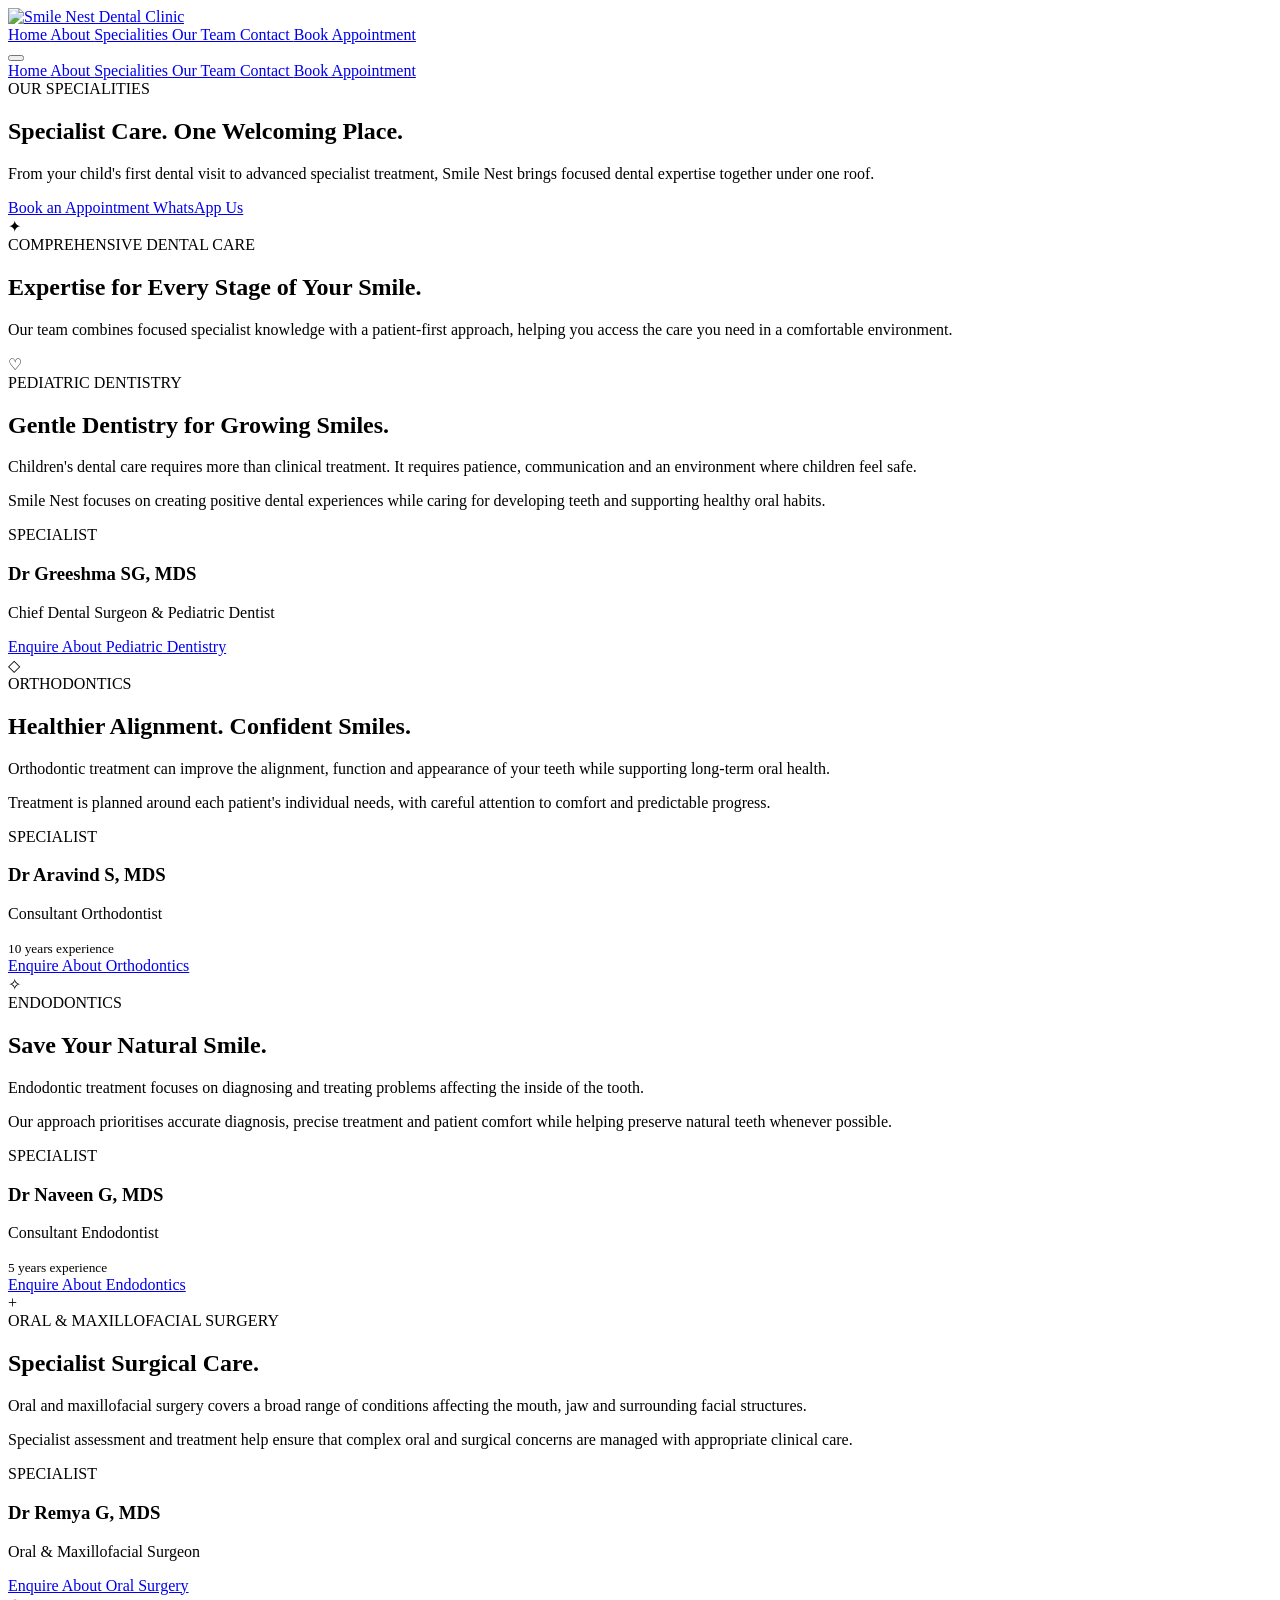
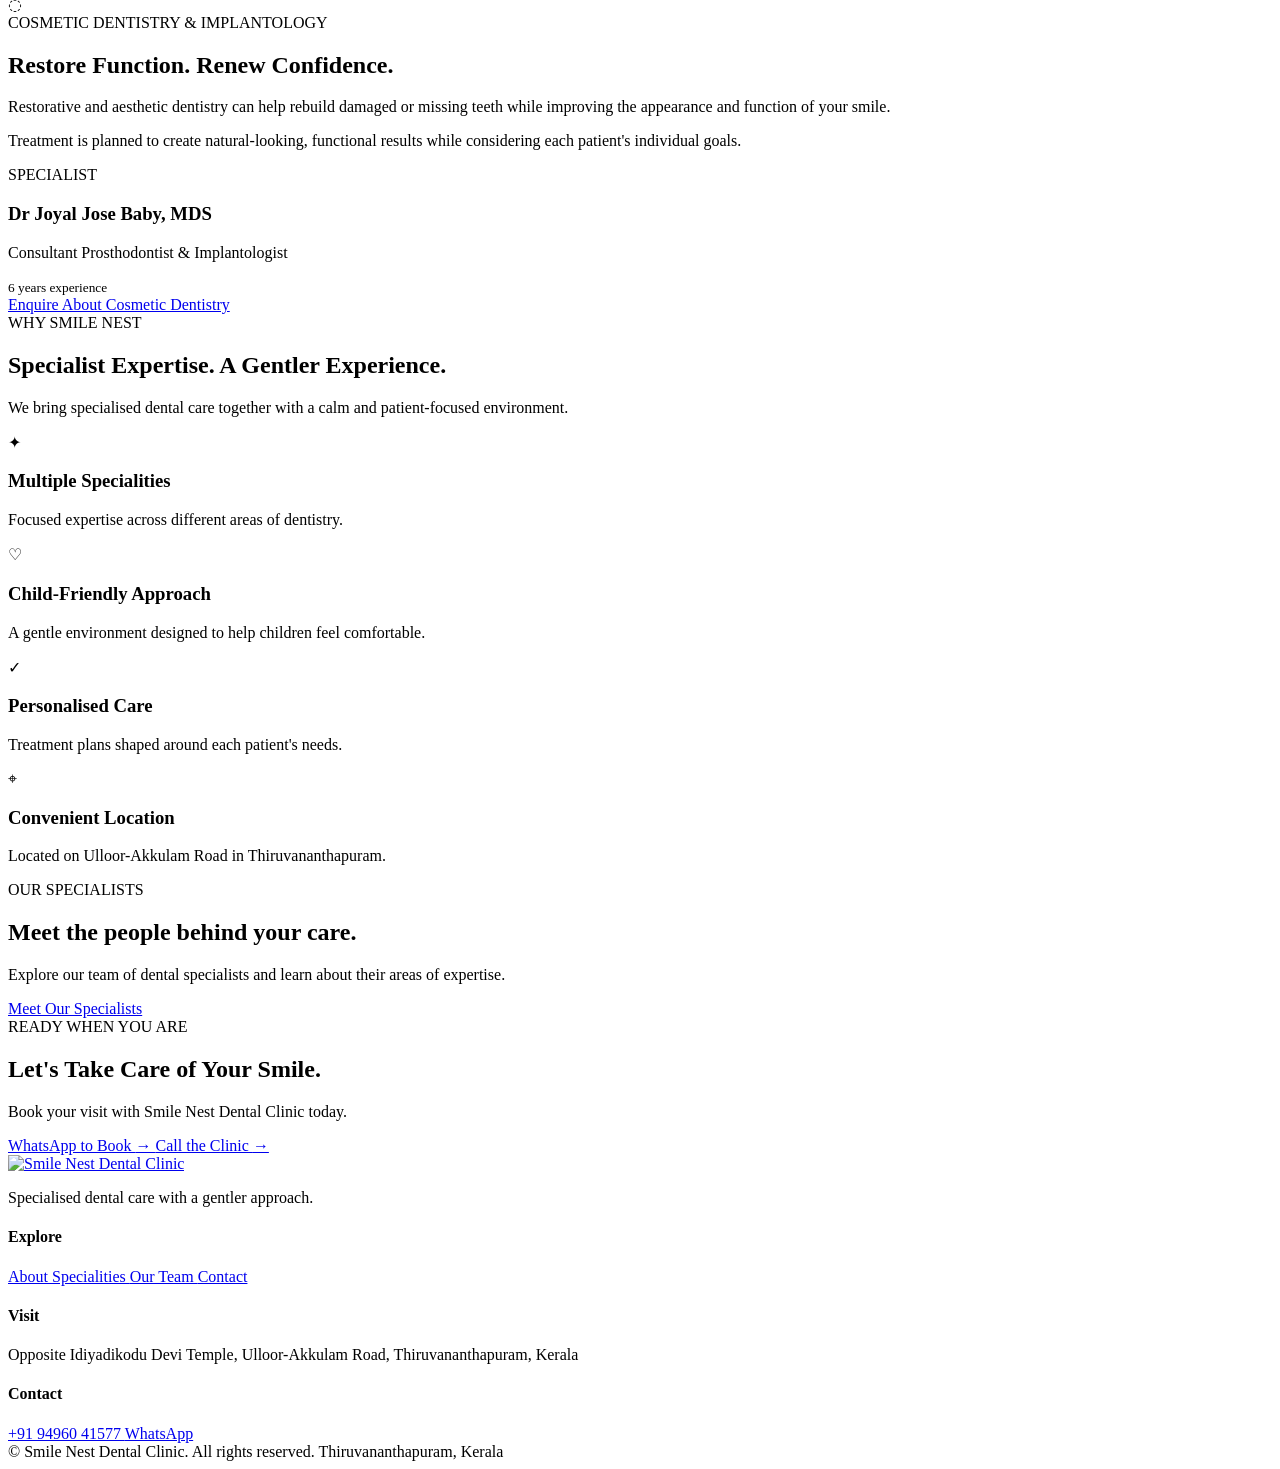
==== specialities.html @ 3fb232bc "Create specialities.html" ====
<!DOCTYPE html>
<html lang="en">
<head>

    <meta charset="UTF-8">

    <meta
        name="viewport"
        content="width=device-width, initial-scale=1.0"
    >

    <meta
        name="description"
        content="Explore the dental specialities at Smile Nest Dental Clinic, Thiruvananthapuram — pediatric dentistry, orthodontics, endodontics, oral and maxillofacial surgery, cosmetic dentistry and implantology."
    >

    <meta
        name="keywords"
        content="dental specialities Thiruvananthapuram, pediatric dentistry Kerala, orthodontics Thiruvananthapuram, endodontics Kerala, oral maxillofacial surgeon Thiruvananthapuram, implantologist Kerala"
    >

    <meta
        name="author"
        content="Smile Nest Dental Clinic"
    >

    <meta
        property="og:title"
        content="Our Specialities | Smile Nest Dental Clinic"
    >

    <meta
        property="og:description"
        content="Specialist dental care for children, families and every smile."
    >

    <meta
        property="og:type"
        content="website"
    >

    <title>
        Dental Specialities | Smile Nest Dental Clinic
    </title>


    <!-- =====================================================
         GOOGLE FONTS
         ===================================================== -->

    <link
        rel="preconnect"
        href="https://fonts.googleapis.com"
    >

    <link
        rel="preconnect"
        href="https://fonts.gstatic.com"
        crossorigin
    >

    <link
        href="https://fonts.googleapis.com/css2?family=DM+Sans:wght@400;500;600;700&family=Playfair+Display:wght@500;600;700&display=swap"
        rel="stylesheet"
    >


    <!-- =====================================================
         STYLES
         ===================================================== -->

    <link
        rel="stylesheet"
        href="css/style.css"
    >

    <link
        rel="stylesheet"
        href="css/animations.css"
    >


    <!-- =====================================================
         FAVICON
         ===================================================== -->

    <link
        rel="icon"
        type="image/svg+xml"
        href="assets/icons/smile-nest-logo.svg"
    >

</head>


<body>


    <!-- =====================================================
         HEADER
         ===================================================== -->

    <header class="site-header">

        <div class="container nav-container">


            <!-- LOGO -->

            <a
                href="index.html"
                class="logo"
                aria-label="Smile Nest Dental Clinic Home"
            >

                <img
                    src="assets/icons/smile-nest-logo.svg"
                    alt="Smile Nest Dental Clinic"
                >

            </a>


            <!-- DESKTOP NAVIGATION -->

            <nav
                class="desktop-nav"
                aria-label="Primary navigation"
            >

                <a href="index.html">
                    Home
                </a>

                <a href="index.html#about">
                    About
                </a>

                <a
                    href="specialities.html"
                    class="active"
                >
                    Specialities
                </a>

                <a href="index.html#team">
                    Our Team
                </a>

                <a href="index.html#contact">
                    Contact
                </a>

                <a
                    href="#appointment"
                    class="nav-button"
                >
                    Book Appointment
                </a>

            </nav>


            <!-- MOBILE MENU -->

            <button
                class="mobile-menu-button"
                id="mobileMenuButton"
                type="button"
                aria-label="Open navigation menu"
                aria-expanded="false"
                aria-controls="mobileNavigation"
            >

                <span></span>
                <span></span>
                <span></span>

            </button>

        </div>


        <!-- MOBILE NAVIGATION -->

        <nav
            class="mobile-navigation"
            id="mobileNavigation"
            aria-label="Mobile navigation"
        >

            <a href="index.html">
                Home
            </a>

            <a href="index.html#about">
                About
            </a>

            <a href="specialities.html">
                Specialities
            </a>

            <a href="index.html#team">
                Our Team
            </a>

            <a href="index.html#contact">
                Contact
            </a>

            <a
                href="#appointment"
                class="mobile-nav-button"
            >
                Book Appointment
            </a>

        </nav>

    </header>



    <main>


        <!-- =====================================================
             PAGE HERO
             ===================================================== -->

        <section class="page-hero">

            <div class="container page-hero-container">


                <div class="page-hero-content reveal">

                    <span class="eyebrow">
                        OUR SPECIALITIES
                    </span>


                    <h1>
                        Specialist Care.
                        <span>
                            One Welcoming Place.
                        </span>
                    </h1>


                    <p>
                        From your child's first dental visit to
                        advanced specialist treatment, Smile Nest
                        brings focused dental expertise together
                        under one roof.
                    </p>


                    <div class="hero-actions">

                        <a
                            href="#appointment"
                            class="btn btn-primary"
                        >
                            Book an Appointment
                        </a>


                        <a
                            href="https://wa.me/919496041577"
                            class="btn btn-whatsapp"
                            data-appointment="whatsapp"
                        >
                            WhatsApp Us
                        </a>

                    </div>

                </div>


                <div class="page-hero-decoration reveal-scale">

                    <div class="page-hero-circle">

                        <div class="page-hero-tooth">
                            ✦
                        </div>

                    </div>

                </div>

            </div>

        </section>



        <!-- =====================================================
             SPECIALITY INTRO
             ===================================================== -->

        <section class="section speciality-intro">

            <div class="container">


                <div class="section-heading centered reveal">

                    <span class="eyebrow">
                        COMPREHENSIVE DENTAL CARE
                    </span>


                    <h2>
                        Expertise for
                        <span>
                            Every Stage of Your Smile.
                        </span>
                    </h2>


                    <p>
                        Our team combines focused specialist
                        knowledge with a patient-first approach,
                        helping you access the care you need in
                        a comfortable environment.
                    </p>

                </div>

            </div>

        </section>



        <!-- =====================================================
             PEDIATRIC DENTISTRY
             ===================================================== -->

        <section
            class="speciality-detail-section section"
            id="pediatric"
        >

            <div class="container">


                <div class="speciality-detail-grid">


                    <div class="speciality-detail-visual reveal-left">

                        <div class="speciality-large-icon">
                            ♡
                        </div>

                    </div>


                    <div class="speciality-detail-content reveal-right">

                        <span class="eyebrow">
                            PEDIATRIC DENTISTRY
                        </span>


                        <h2>
                            Gentle Dentistry
                            <span>
                                for Growing Smiles.
                            </span>
                        </h2>


                        <p>
                            Children's dental care requires more
                            than clinical treatment. It requires
                            patience, communication and an
                            environment where children feel safe.
                        </p>


                        <p>
                            Smile Nest focuses on creating positive
                            dental experiences while caring for
                            developing teeth and supporting healthy
                            oral habits.
                        </p>


                        <div class="speciality-doctor">

                            <div class="speciality-doctor-info">

                                <span>
                                    SPECIALIST
                                </span>

                                <h3>
                                    Dr Greeshma SG, MDS
                                </h3>

                                <p>
                                    Chief Dental Surgeon &
                                    Pediatric Dentist
                                </p>

                            </div>

                        </div>


                        <a
                            href="https://wa.me/919496041577"
                            class="btn btn-whatsapp"
                            data-service="Pediatric Dentistry"
                        >
                            Enquire About Pediatric Dentistry
                        </a>

                    </div>

                </div>

            </div>

        </section>



        <!-- =====================================================
             ORTHODONTICS
             ===================================================== -->

        <section
            class="speciality-detail-section section section-soft"
            id="orthodontics"
        >

            <div class="container">


                <div class="speciality-detail-grid reverse">


                    <div class="speciality-detail-visual reveal-right">

                        <div class="speciality-large-icon">
                            ◇
                        </div>

                    </div>


                    <div class="speciality-detail-content reveal-left">

                        <span class="eyebrow">
                            ORTHODONTICS
                        </span>


                        <h2>
                            Healthier Alignment.
                            <span>
                                Confident Smiles.
                            </span>
                        </h2>


                        <p>
                            Orthodontic treatment can improve the
                            alignment, function and appearance of
                            your teeth while supporting long-term
                            oral health.
                        </p>


                        <p>
                            Treatment is planned around each
                            patient's individual needs, with careful
                            attention to comfort and predictable
                            progress.
                        </p>


                        <div class="speciality-doctor">

                            <div class="speciality-doctor-info">

                                <span>
                                    SPECIALIST
                                </span>

                                <h3>
                                    Dr Aravind S, MDS
                                </h3>

                                <p>
                                    Consultant Orthodontist
                                </p>

                                <small>
                                    10 years experience
                                </small>

                            </div>

                        </div>


                        <a
                            href="https://wa.me/919496041577"
                            class="btn btn-whatsapp"
                            data-service="Orthodontics"
                        >
                            Enquire About Orthodontics
                        </a>

                    </div>

                </div>

            </div>

        </section>



        <!-- =====================================================
             ENDODONTICS
             ===================================================== -->

        <section
            class="speciality-detail-section section"
            id="endodontics"
        >

            <div class="container">


                <div class="speciality-detail-grid">


                    <div class="speciality-detail-visual reveal-left">

                        <div class="speciality-large-icon">
                            ✧
                        </div>

                    </div>


                    <div class="speciality-detail-content reveal-right">

                        <span class="eyebrow">
                            ENDODONTICS
                        </span>


                        <h2>
                            Save Your Natural
                            <span>
                                Smile.
                            </span>
                        </h2>


                        <p>
                            Endodontic treatment focuses on
                            diagnosing and treating problems
                            affecting the inside of the tooth.
                        </p>


                        <p>
                            Our approach prioritises accurate
                            diagnosis, precise treatment and
                            patient comfort while helping preserve
                            natural teeth whenever possible.
                        </p>


                        <div class="speciality-doctor">

                            <div class="speciality-doctor-info">

                                <span>
                                    SPECIALIST
                                </span>

                                <h3>
                                    Dr Naveen G, MDS
                                </h3>

                                <p>
                                    Consultant Endodontist
                                </p>

                                <small>
                                    5 years experience
                                </small>

                            </div>

                        </div>


                        <a
                            href="https://wa.me/919496041577"
                            class="btn btn-whatsapp"
                            data-service="Endodontics"
                        >
                            Enquire About Endodontics
                        </a>

                    </div>

                </div>

            </div>

        </section>



        <!-- =====================================================
             ORAL & MAXILLOFACIAL SURGERY
             ===================================================== -->

        <section
            class="speciality-detail-section section section-soft"
            id="surgery"
        >

            <div class="container">


                <div class="speciality-detail-grid reverse">


                    <div class="speciality-detail-visual reveal-right">

                        <div class="speciality-large-icon">
                            +
                        </div>

                    </div>


                    <div class="speciality-detail-content reveal-left">

                        <span class="eyebrow">
                            ORAL & MAXILLOFACIAL SURGERY
                        </span>


                        <h2>
                            Specialist Surgical
                            <span>
                                Care.
                            </span>
                        </h2>


                        <p>
                            Oral and maxillofacial surgery covers
                            a broad range of conditions affecting
                            the mouth, jaw and surrounding facial
                            structures.
                        </p>


                        <p>
                            Specialist assessment and treatment
                            help ensure that complex oral and
                            surgical concerns are managed with
                            appropriate clinical care.
                        </p>


                        <div class="speciality-doctor">

                            <div class="speciality-doctor-info">

                                <span>
                                    SPECIALIST
                                </span>

                                <h3>
                                    Dr Remya G, MDS
                                </h3>

                                <p>
                                    Oral & Maxillofacial Surgeon
                                </p>

                            </div>

                        </div>


                        <a
                            href="https://wa.me/919496041577"
                            class="btn btn-whatsapp"
                            data-service="Oral and Maxillofacial Surgery"
                        >
                            Enquire About Oral Surgery
                        </a>

                    </div>

                </div>

            </div>

        </section>



        <!-- =====================================================
             COSMETIC DENTISTRY & IMPLANTOLOGY
             ===================================================== -->

        <section
            class="speciality-detail-section section"
            id="cosmetic"
        >

            <div class="container">


                <div class="speciality-detail-grid">


                    <div class="speciality-detail-visual reveal-left">

                        <div class="speciality-large-icon">
                            ◌
                        </div>

                    </div>


                    <div class="speciality-detail-content reveal-right">

                        <span class="eyebrow">
                            COSMETIC DENTISTRY & IMPLANTOLOGY
                        </span>


                        <h2>
                            Restore Function.
                            <span>
                                Renew Confidence.
                            </span>
                        </h2>


                        <p>
                            Restorative and aesthetic dentistry
                            can help rebuild damaged or missing
                            teeth while improving the appearance
                            and function of your smile.
                        </p>


                        <p>
                            Treatment is planned to create
                            natural-looking, functional results
                            while considering each patient's
                            individual goals.
                        </p>


                        <div class="speciality-doctor">

                            <div class="speciality-doctor-info">

                                <span>
                                    SPECIALIST
                                </span>

                                <h3>
                                    Dr Joyal Jose Baby, MDS
                                </h3>

                                <p>
                                    Consultant Prosthodontist &
                                    Implantologist
                                </p>

                                <small>
                                    6 years experience
                                </small>

                            </div>

                        </div>


                        <a
                            href="https://wa.me/919496041577"
                            class="btn btn-whatsapp"
                            data-service="Cosmetic Dentistry and Implantology"
                        >
                            Enquire About Cosmetic Dentistry
                        </a>

                    </div>

                </div>

            </div>

        </section>



        <!-- =====================================================
             WHY SMILE NEST
             ===================================================== -->

        <section class="why-section section section-soft">

            <div class="container">


                <div class="section-heading centered reveal">

                    <span class="eyebrow">
                        WHY SMILE NEST
                    </span>


                    <h2>
                        Specialist Expertise.
                        <span>
                            A Gentler Experience.
                        </span>
                    </h2>


                    <p>
                        We bring specialised dental care together
                        with a calm and patient-focused environment.
                    </p>

                </div>



                <div class="why-points speciality-why-grid">


                    <div class="why-point reveal">

                        <div class="why-icon">
                            ✦
                        </div>


                        <div>

                            <h3>
                                Multiple Specialities
                            </h3>


                            <p>
                                Focused expertise across different
                                areas of dentistry.
                            </p>

                        </div>

                    </div>



                    <div class="why-point reveal">

                        <div class="why-icon">
                            ♡
                        </div>


                        <div>

                            <h3>
                                Child-Friendly Approach
                            </h3>


                            <p>
                                A gentle environment designed to
                                help children feel comfortable.
                            </p>

                        </div>

                    </div>



                    <div class="why-point reveal">

                        <div class="why-icon">
                            ✓
                        </div>


                        <div>

                            <h3>
                                Personalised Care
                            </h3>


                            <p>
                                Treatment plans shaped around
                                each patient's needs.
                            </p>

                        </div>

                    </div>



                    <div class="why-point reveal">

                        <div class="why-icon">
                            ⌖
                        </div>


                        <div>

                            <h3>
                                Convenient Location
                            </h3>


                            <p>
                                Located on Ulloor-Akkulam Road
                                in Thiruvananthapuram.
                            </p>

                        </div>

                    </div>

                </div>

            </div>

        </section>



        <!-- =====================================================
             MEET THE TEAM CTA
             ===================================================== -->

        <section class="team-cta-section section">

            <div class="container">


                <div class="team-cta reveal">


                    <div>

                        <span class="eyebrow">
                            OUR SPECIALISTS
                        </span>


                        <h2>
                            Meet the people
                            <span>
                                behind your care.
                            </span>
                        </h2>


                        <p>
                            Explore our team of dental specialists
                            and learn about their areas of expertise.
                        </p>

                    </div>


                    <a
                        href="index.html#team"
                        class="btn btn-primary"
                    >
                        Meet Our Specialists
                    </a>

                </div>

            </div>

        </section>



        <!-- =====================================================
             APPOINTMENT CTA
             ===================================================== -->

        <section
            class="appointment-section"
            id="appointment"
        >

            <div class="appointment-decoration appointment-decoration-one"></div>

            <div class="appointment-decoration appointment-decoration-two"></div>


            <div class="container appointment-container reveal">


                <span class="eyebrow eyebrow-light">
                    READY WHEN YOU ARE
                </span>


                <h2>
                    Let's Take Care
                    <span>
                        of Your Smile.
                    </span>
                </h2>


                <p>
                    Book your visit with Smile Nest Dental Clinic
                    today.
                </p>


                <div class="appointment-actions">


                    <a
                        href="https://wa.me/919496041577"
                        class="final-button whatsapp-button"
                        data-appointment="whatsapp"
                    >

                        <span>
                            WhatsApp to Book
                        </span>

                        <span>
                            →
                        </span>

                    </a>


                    <a
                        href="tel:9496041577"
                        class="final-button call-button"
                        data-appointment="call"
                    >

                        <span>
                            Call the Clinic
                        </span>

                        <span>
                            →
                        </span>

                    </a>

                </div>

            </div>

        </section>

    </main>



    <!-- =====================================================
         FOOTER
         ===================================================== -->

    <footer class="site-footer">

        <div class="container footer-container">


            <div class="footer-brand">


                <a
                    href="index.html"
                    class="footer-logo"
                >

                    <img
                        src="assets/icons/smile-nest-logo.svg"
                        alt="Smile Nest Dental Clinic"
                    >

                </a>


                <p>
                    Specialised dental care with a
                    gentler approach.
                </p>

            </div>



            <div class="footer-links">


                <div>

                    <h4>
                        Explore
                    </h4>


                    <a href="index.html#about">
                        About
                    </a>


                    <a href="specialities.html">
                        Specialities
                    </a>


                    <a href="index.html#team">
                        Our Team
                    </a>


                    <a href="index.html#contact">
                        Contact
                    </a>

                </div>



                <div>

                    <h4>
                        Visit
                    </h4>


                    <p>
                        Opposite Idiyadikodu Devi Temple,
                        Ulloor-Akkulam Road,
                        Thiruvananthapuram,
                        Kerala
                    </p>

                </div>



                <div>

                    <h4>
                        Contact
                    </h4>


                    <a href="tel:9496041577">
                        +91 94960 41577
                    </a>


                    <a
                        href="https://wa.me/919496041577"
                        data-action="whatsapp"
                    >
                        WhatsApp
                    </a>

                </div>

            </div>

        </div>



        <div class="footer-bottom">

            <div class="container">

                <span>
                    ©
                    <span data-current-year></span>
                    Smile Nest Dental Clinic.
                    All rights reserved.
                </span>


                <span>
                    Thiruvananthapuram, Kerala
                </span>

            </div>

        </div>

    </footer>



    <!-- =====================================================
         JAVASCRIPT
         ===================================================== -->

    <script src="js/main.js"></script>

    <script src="js/appointments.js"></script>


</body>
</html>
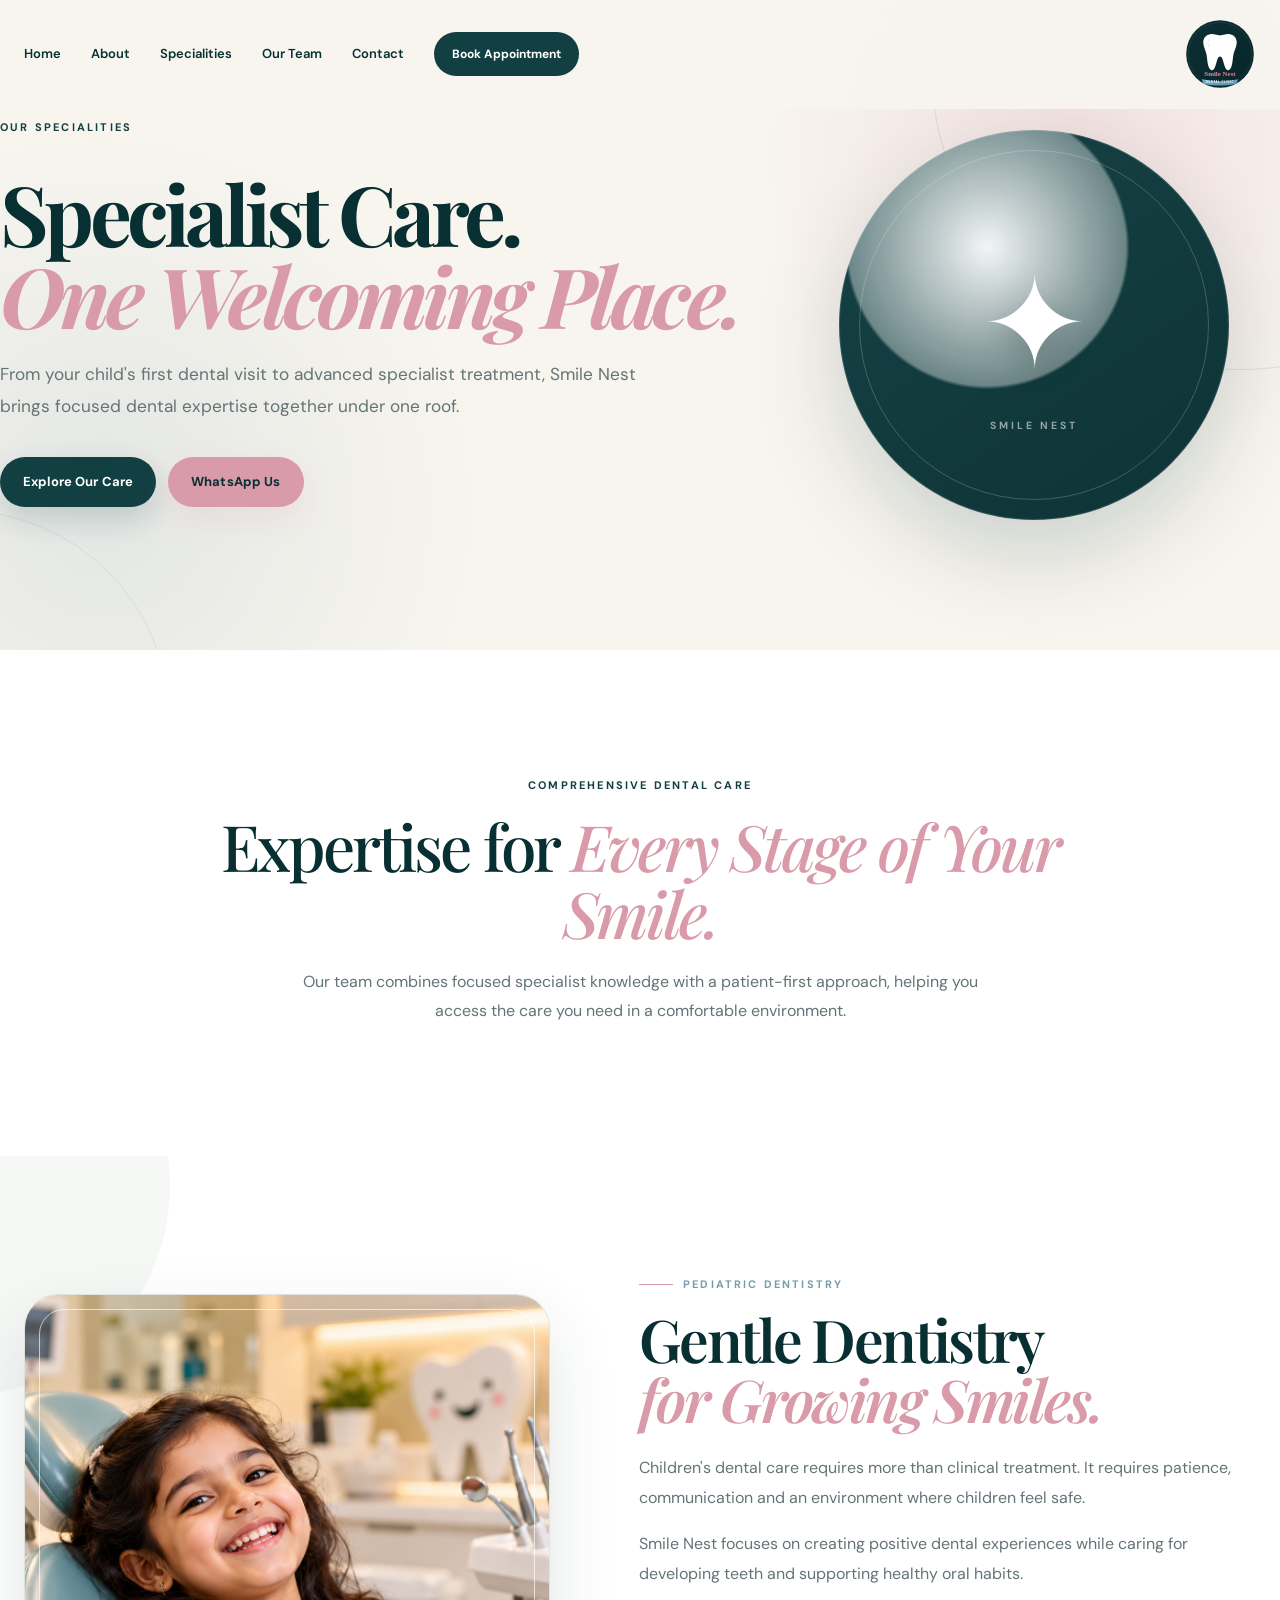
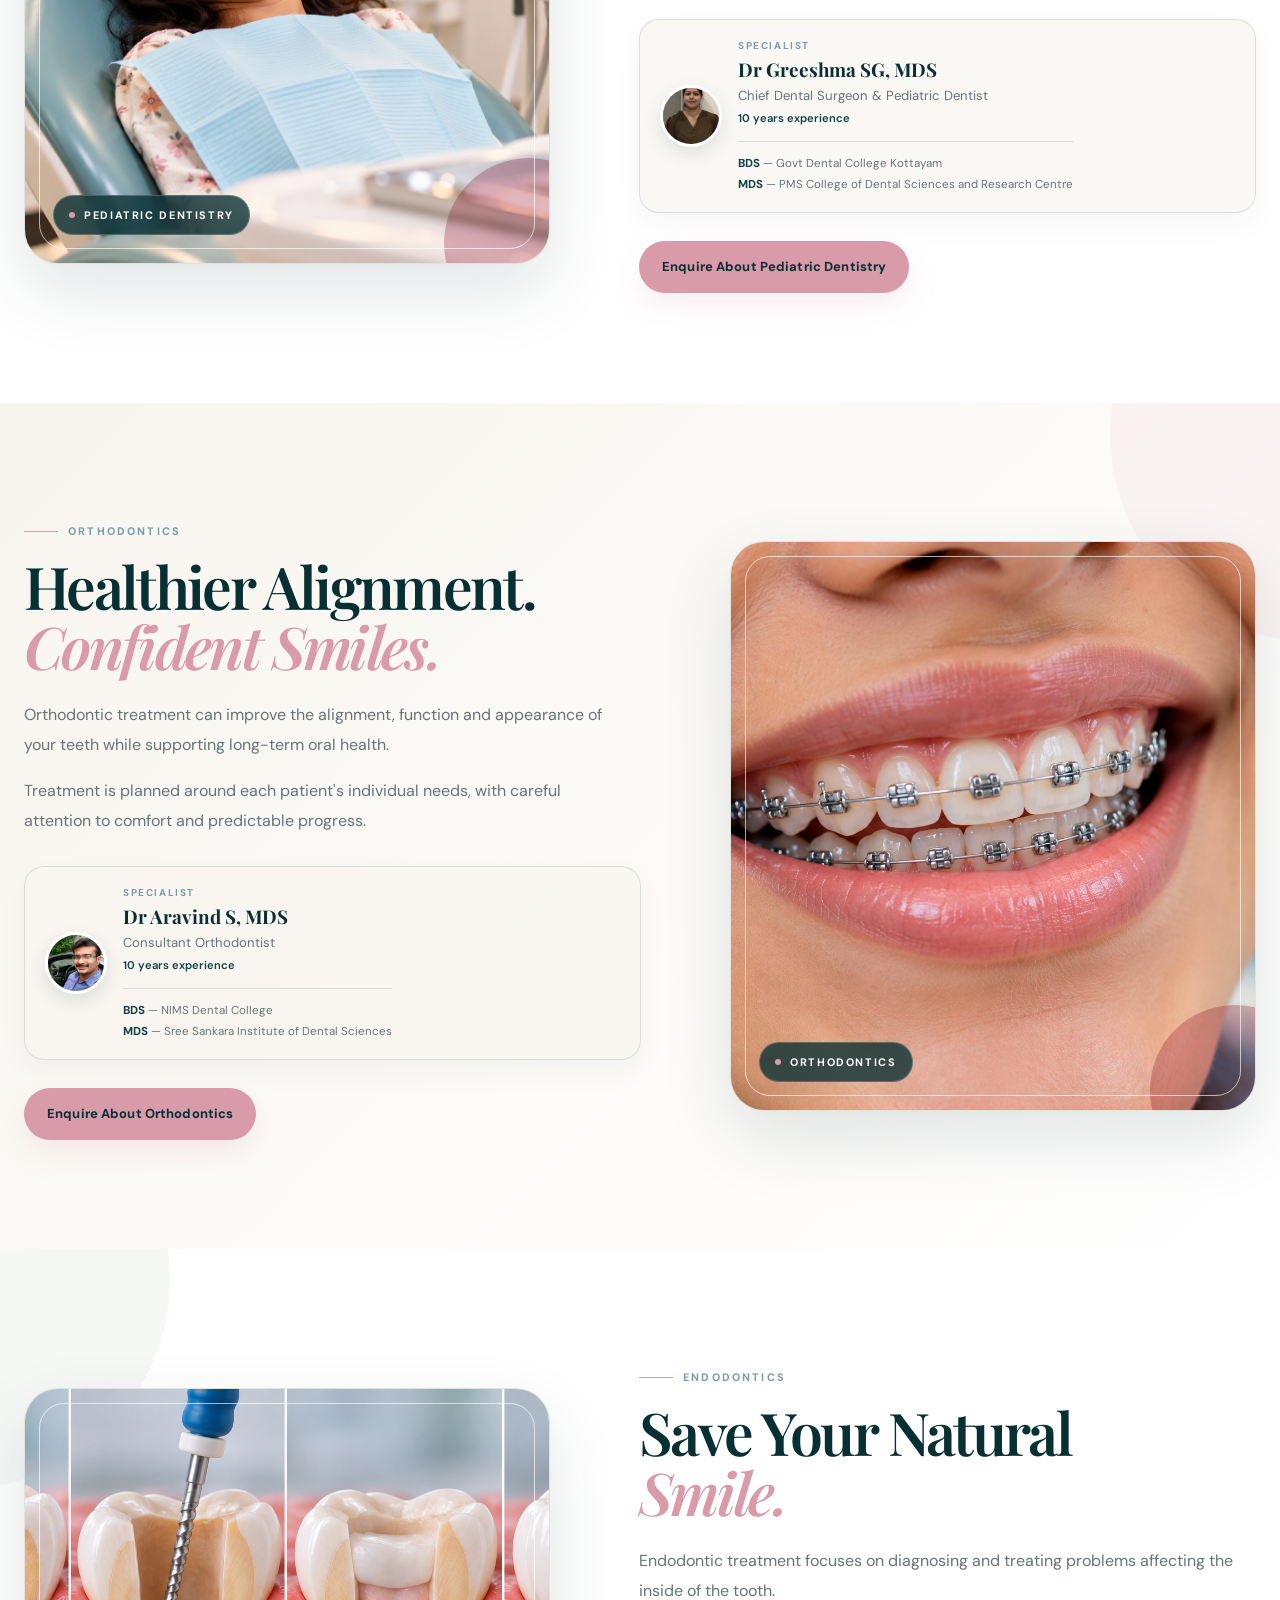
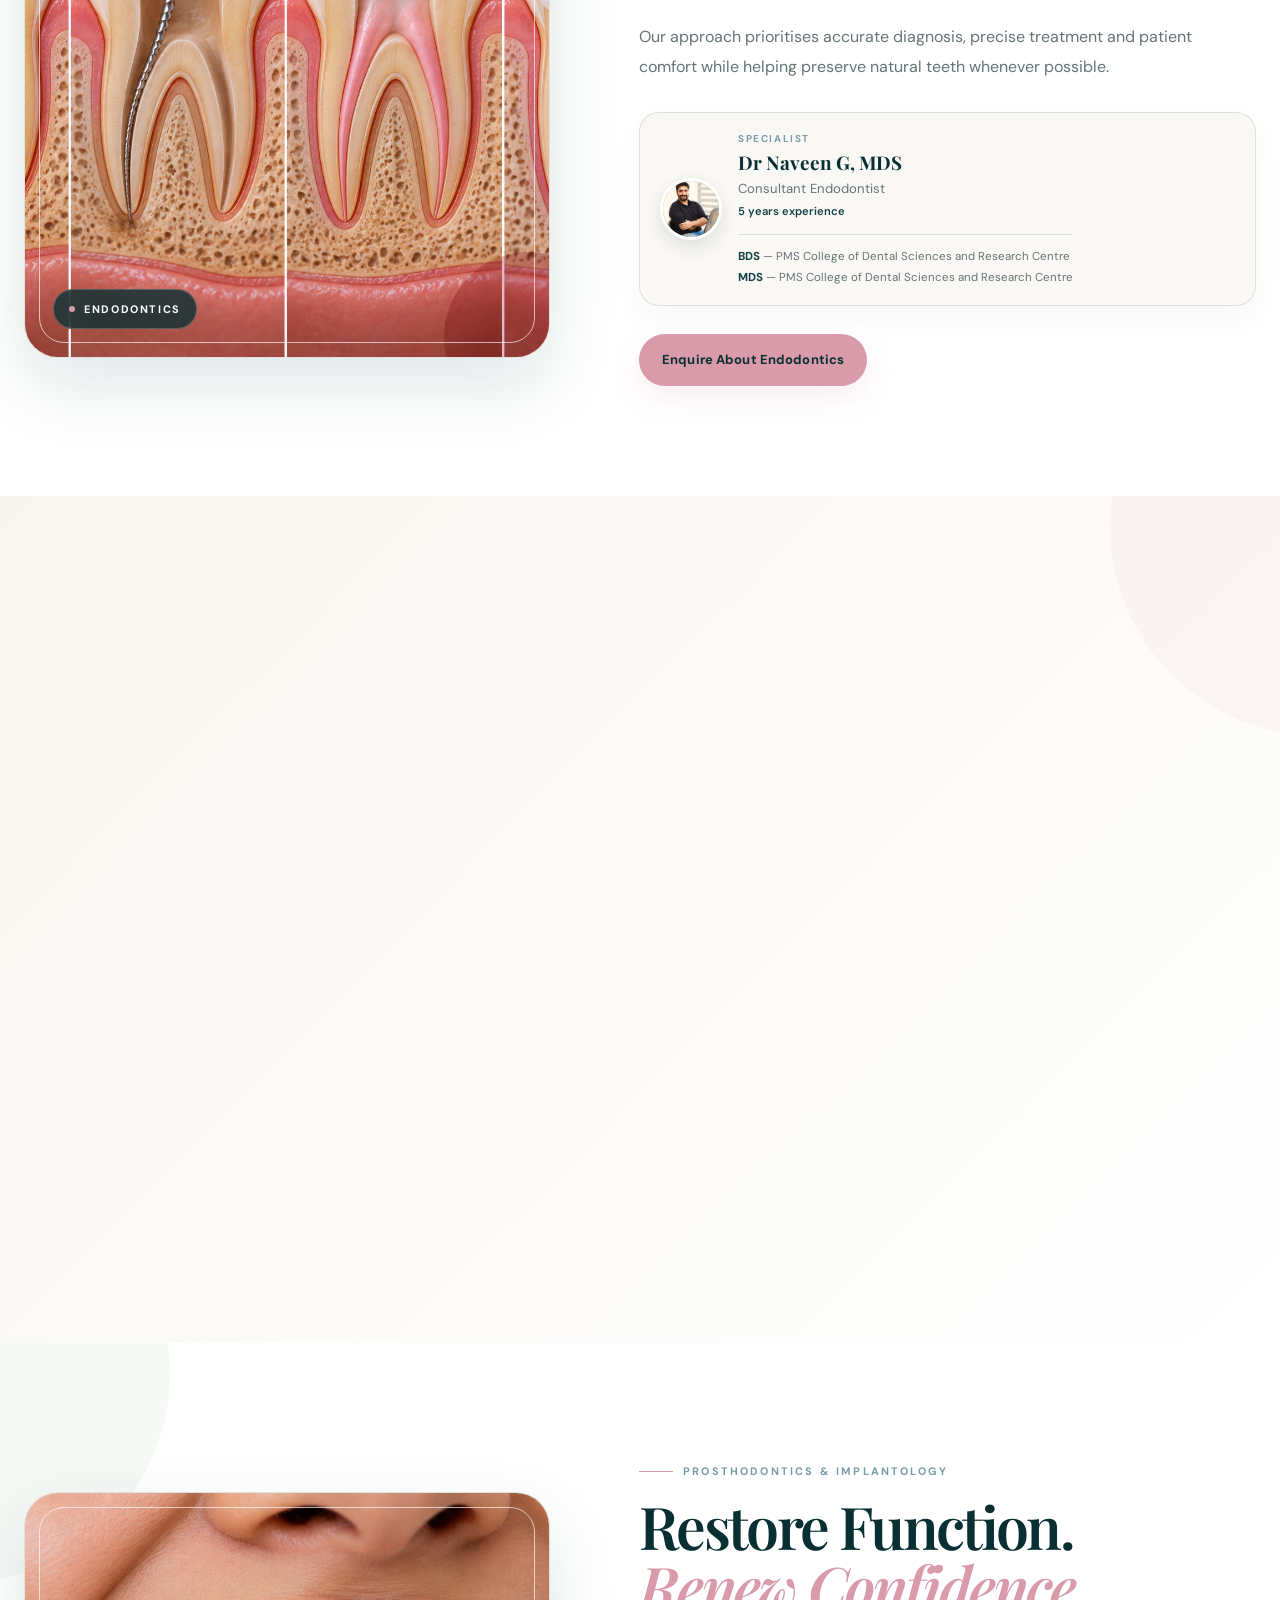
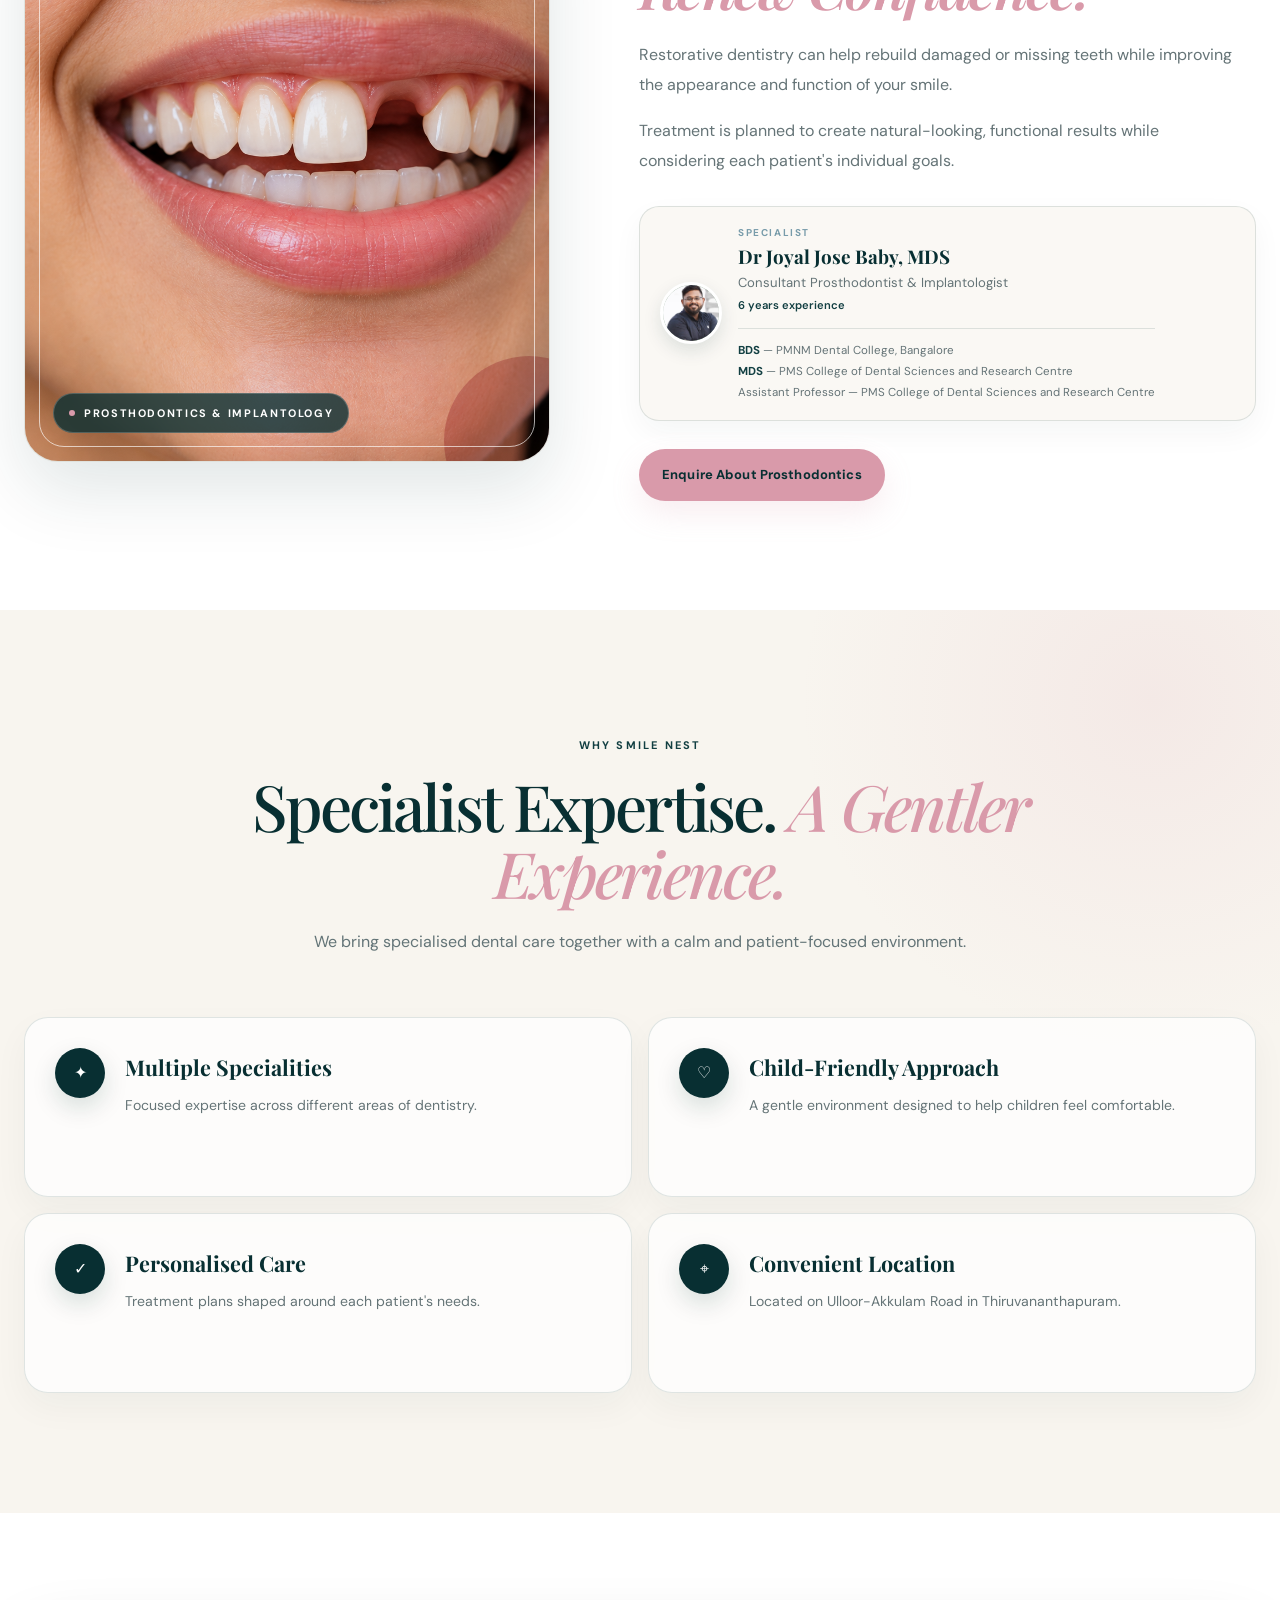
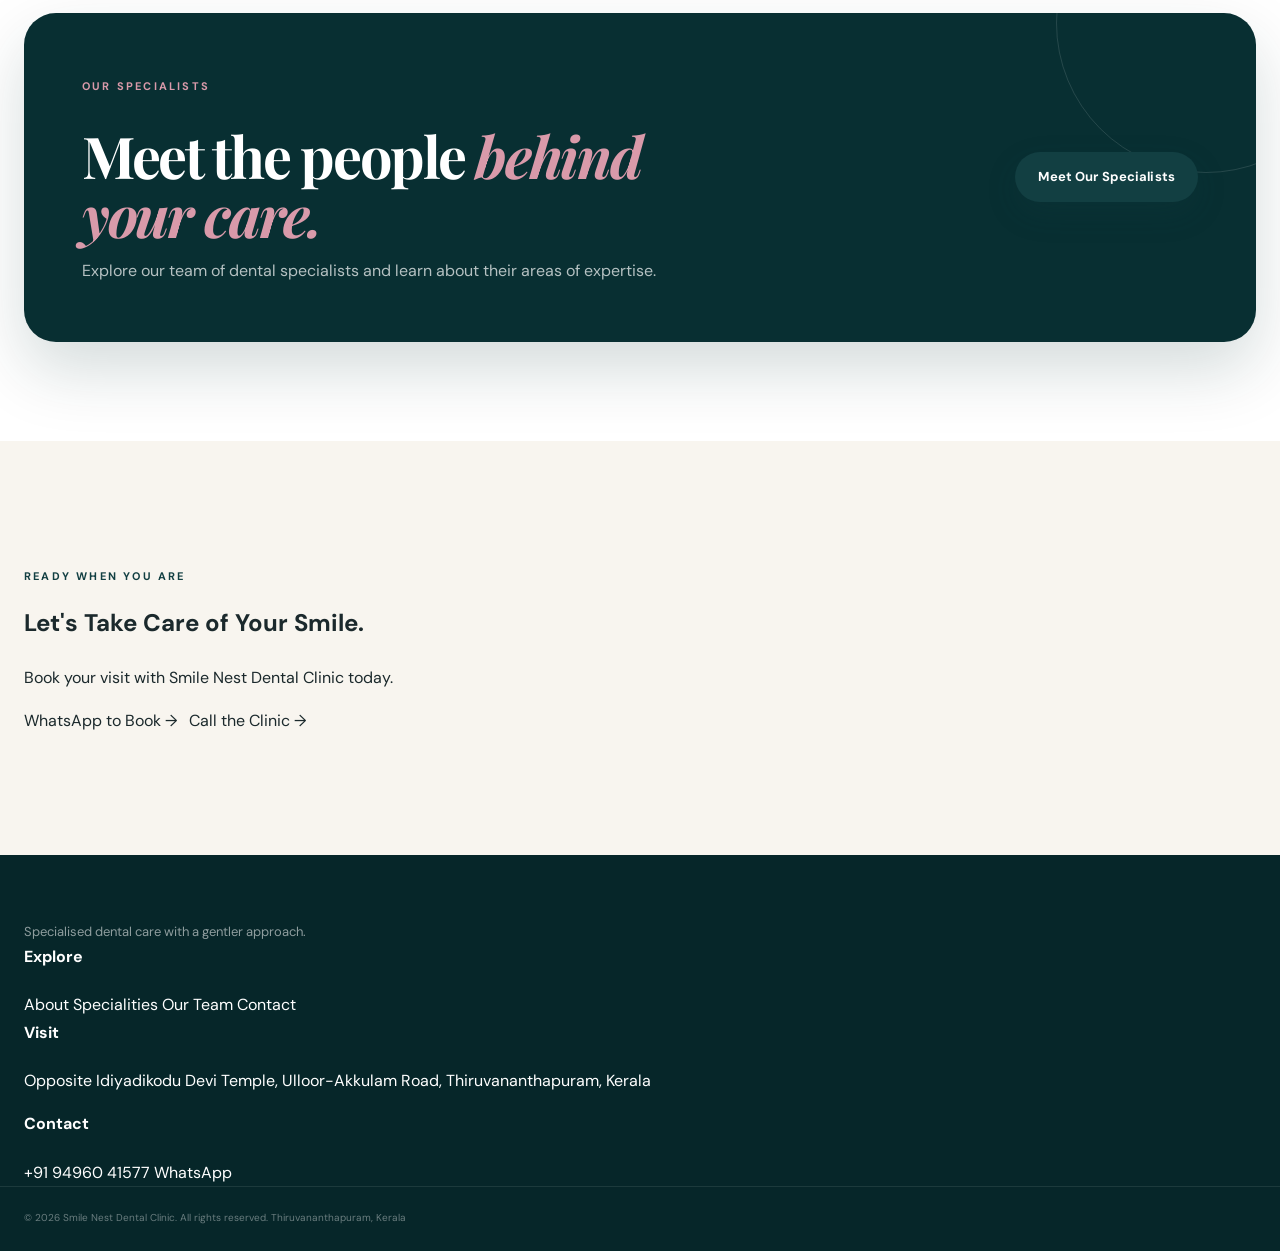
==== commit ed14b4fd: "Rename specialities_updated.html to specialities.html" ====
--- a/specialities.html
+++ b/specialities.html
@@ -1,1243 +1,1734 @@
 <!DOCTYPE html>
 <html lang="en">
 <head>
-
     <meta charset="UTF-8">
-
-    <meta
-        name="viewport"
-        content="width=device-width, initial-scale=1.0"
-    >
-
-    <meta
-        name="description"
-        content="Explore the dental specialities at Smile Nest Dental Clinic, Thiruvananthapuram — pediatric dentistry, orthodontics, endodontics, oral and maxillofacial surgery, cosmetic dentistry and implantology."
-    >
-
-    <meta
-        name="keywords"
-        content="dental specialities Thiruvananthapuram, pediatric dentistry Kerala, orthodontics Thiruvananthapuram, endodontics Kerala, oral maxillofacial surgeon Thiruvananthapuram, implantologist Kerala"
-    >
-
-    <meta
-        name="author"
-        content="Smile Nest Dental Clinic"
-    >
-
-    <meta
-        property="og:title"
-        content="Our Specialities | Smile Nest Dental Clinic"
-    >
-
-    <meta
-        property="og:description"
-        content="Specialist dental care for children, families and every smile."
-    >
-
-    <meta
-        property="og:type"
-        content="website"
-    >
-
-    <title>
-        Dental Specialities | Smile Nest Dental Clinic
-    </title>
-
-
-    <!-- =====================================================
-         GOOGLE FONTS
-         ===================================================== -->
-
-    <link
-        rel="preconnect"
-        href="https://fonts.googleapis.com"
-    >
-
-    <link
-        rel="preconnect"
-        href="https://fonts.gstatic.com"
-        crossorigin
-    >
-
-    <link
-        href="https://fonts.googleapis.com/css2?family=DM+Sans:wght@400;500;600;700&family=Playfair+Display:wght@500;600;700&display=swap"
-        rel="stylesheet"
-    >
-
-
-    <!-- =====================================================
-         STYLES
-         ===================================================== -->
-
-    <link
-        rel="stylesheet"
-        href="css/style.css"
-    >
-
-    <link
-        rel="stylesheet"
-        href="css/animations.css"
-    >
-
-
-    <!-- =====================================================
-         FAVICON
-         ===================================================== -->
-
-    <link
-        rel="icon"
-        type="image/svg+xml"
-        href="assets/icons/smile-nest-logo.svg"
-    >
-
+    <meta name="viewport" content="width=device-width, initial-scale=1.0">
+
+    <meta name="description" content="Explore the dental specialities at Smile Nest Dental Clinic, Thiruvananthapuram — pediatric dentistry, orthodontics, endodontics, oral and maxillofacial surgery, prosthodontics and implantology.">
+
+    <meta name="keywords" content="dental specialities Thiruvananthapuram, pediatric dentistry Kerala, orthodontics Thiruvananthapuram, endodontics Kerala, oral maxillofacial surgeon Thiruvananthapuram, implantologist Kerala">
+
+    <meta name="author" content="Smile Nest Dental Clinic">
+
+    <meta property="og:title" content="Our Specialities | Smile Nest Dental Clinic">
+    <meta property="og:description" content="Specialist dental care for children, families and every smile.">
+    <meta property="og:type" content="website">
+
+    <title>Dental Specialities | Smile Nest Dental Clinic</title>
+
+    <link rel="preconnect" href="https://fonts.googleapis.com">
+    <link rel="preconnect" href="https://fonts.gstatic.com" crossorigin>
+    <link href="https://fonts.googleapis.com/css2?family=DM+Sans:wght@400;500;600;700&family=Playfair+Display:wght@500;600;700&display=swap" rel="stylesheet">
+
+    <link rel="stylesheet" href="css/style.css">
+    <link rel="stylesheet" href="css/animations.css">
+
+    <link rel="icon" type="image/svg+xml" href="assets/icons/smile-nest-logo.svg">
+
+    <style>
+        /* =========================================================
+           SMILE NEST — PREMIUM SPECIALITIES PAGE
+           Page-specific styling only.
+           ========================================================= */
+
+        .specialities-page {
+            --sn-teal: #123f42;
+            --sn-deep: #082f32;
+            --sn-ivory: #f8f5ef;
+            --sn-sage: #a8bbaa;
+            --sn-rose: #d99aaa;
+            --sn-blue: #789caa;
+            --sn-muted: #657477;
+            --sn-line: rgba(18, 63, 66, .13);
+        }
+
+        .specialities-page .site-header {
+            z-index: 100;
+        }
+
+        /* ---------- PREMIUM HERO ---------- */
+
+        .specialities-page .page-hero {
+            min-height: 650px;
+            display: flex;
+            align-items: center;
+            position: relative;
+            overflow: hidden;
+            background:
+                radial-gradient(circle at 84% 24%, rgba(217,154,170,.22), transparent 28%),
+                radial-gradient(circle at 8% 78%, rgba(120,156,170,.16), transparent 30%),
+                var(--sn-ivory);
+        }
+
+        .specialities-page .page-hero::before {
+            content: "";
+            position: absolute;
+            width: 620px;
+            height: 620px;
+            border: 1px solid rgba(18,63,66,.10);
+            border-radius: 50%;
+            right: -270px;
+            top: -250px;
+        }
+
+        .specialities-page .page-hero::after {
+            content: "";
+            position: absolute;
+            width: 420px;
+            height: 420px;
+            border: 1px solid rgba(18,63,66,.08);
+            border-radius: 50%;
+            left: -250px;
+            bottom: -280px;
+        }
+
+        .specialities-page .page-hero-container {
+            position: relative;
+            width: 100%;
+            min-height: 650px;
+            display: flex;
+            align-items: center;
+        }
+
+        .specialities-page .page-hero-content {
+            position: relative;
+            z-index: 4;
+            width: min(760px, 72%);
+            padding: 110px 0;
+        }
+
+        .specialities-page .page-hero h1 {
+            margin: 18px 0 24px;
+            max-width: 760px;
+            font-family: "Playfair Display", serif;
+            font-size: clamp(3.2rem, 6.5vw, 6rem);
+            line-height: .98;
+            letter-spacing: -.055em;
+            color: var(--sn-deep);
+        }
+
+        .specialities-page .page-hero h1 span {
+            display: block;
+            color: var(--sn-rose);
+            font-style: italic;
+        }
+
+        .specialities-page .page-hero p {
+            max-width: 650px;
+            margin: 0;
+            font-size: 1.08rem;
+            line-height: 1.85;
+            color: var(--sn-muted);
+        }
+
+        .specialities-page .page-hero .hero-actions {
+            display: flex;
+            flex-wrap: wrap;
+            gap: 12px;
+            margin-top: 34px;
+        }
+
+        .specialities-page .page-hero-decoration {
+            position: absolute;
+            right: 4%;
+            top: 50%;
+            width: min(390px, 34vw);
+            aspect-ratio: 1;
+            transform: translateY(-50%);
+            z-index: 2;
+        }
+
+        .specialities-page .page-hero-circle {
+            position: absolute;
+            inset: 0;
+            border-radius: 50%;
+            background:
+                radial-gradient(circle at 38% 30%, rgba(255,255,255,.95), rgba(255,255,255,.38) 38%, transparent 39%),
+                linear-gradient(145deg, rgba(18,63,66,.98), rgba(8,47,50,.98));
+            box-shadow:
+                0 35px 90px rgba(8,47,50,.18),
+                inset 0 0 0 1px rgba(255,255,255,.14);
+        }
+
+        .specialities-page .page-hero-circle::before {
+            content: "";
+            position: absolute;
+            inset: 20px;
+            border: 1px solid rgba(255,255,255,.20);
+            border-radius: 50%;
+        }
+
+        .specialities-page .page-hero-circle::after {
+            content: "SMILE NEST";
+            position: absolute;
+            left: 50%;
+            bottom: 22%;
+            transform: translateX(-50%);
+            color: rgba(255,255,255,.55);
+            font-size: .65rem;
+            font-weight: 700;
+            letter-spacing: .28em;
+            white-space: nowrap;
+        }
+
+        .specialities-page .page-hero-tooth {
+            position: absolute;
+            inset: 0;
+            display: grid;
+            place-items: center;
+            color: #fff;
+            font-size: 8rem;
+            line-height: 1;
+            text-shadow: 0 12px 35px rgba(0,0,0,.20);
+        }
+
+        /* ---------- INTRO ---------- */
+
+        .specialities-page .speciality-intro {
+            padding-top: 120px;
+            padding-bottom: 70px;
+            background: #fff;
+        }
+
+        .specialities-page .speciality-intro .section-heading {
+            max-width: 900px;
+        }
+
+        .specialities-page .speciality-intro h2 {
+            font-size: clamp(2.7rem, 5vw, 4.5rem);
+            letter-spacing: -.045em;
+        }
+
+        .specialities-page .speciality-intro h2 span {
+            color: var(--sn-rose);
+            font-style: italic;
+        }
+
+        .specialities-page .speciality-intro p {
+            max-width: 720px;
+        }
+
+        /* ---------- SPECIALITY SECTIONS ---------- */
+
+        .specialities-page .speciality-detail-section {
+            position: relative;
+            padding: 110px 0;
+            overflow: hidden;
+            background: #fff;
+        }
+
+        .specialities-page .speciality-detail-section.section-soft {
+            background:
+                linear-gradient(135deg, rgba(248,245,239,.96), rgba(255,255,255,1));
+        }
+
+        .specialities-page .speciality-detail-section::before {
+            content: "";
+            position: absolute;
+            width: 420px;
+            height: 420px;
+            border-radius: 50%;
+            background: rgba(217,154,170,.08);
+            right: -250px;
+            top: -180px;
+            pointer-events: none;
+        }
+
+        .specialities-page .speciality-detail-section:nth-of-type(odd)::before {
+            left: -250px;
+            right: auto;
+            background: rgba(168,187,170,.11);
+        }
+
+        .specialities-page .speciality-detail-grid {
+            position: relative;
+            z-index: 2;
+            display: grid;
+            grid-template-columns: minmax(0, .92fr) minmax(0, 1.08fr);
+            align-items: center;
+            gap: clamp(50px, 7vw, 105px);
+        }
+
+        .specialities-page .speciality-detail-grid.reverse {
+            grid-template-columns: minmax(0, 1.08fr) minmax(0, .92fr);
+        }
+
+        .specialities-page .speciality-detail-grid.reverse .speciality-detail-visual {
+            order: 2;
+        }
+
+        .specialities-page .speciality-detail-grid.reverse .speciality-detail-content {
+            order: 1;
+        }
+
+        /* ---------- IMAGE PANELS ---------- */
+
+        .specialities-page .speciality-detail-visual {
+            position: relative;
+            min-height: 570px;
+            border-radius: 34px;
+            overflow: hidden;
+            background: var(--sn-ivory);
+            box-shadow: 0 28px 70px rgba(8,47,50,.12);
+            border: 1px solid rgba(18,63,66,.10);
+            isolation: isolate;
+        }
+
+        .specialities-page .speciality-detail-visual::before {
+            content: "";
+            position: absolute;
+            inset: 14px;
+            border: 1px solid rgba(255,255,255,.65);
+            border-radius: 25px;
+            z-index: 3;
+            pointer-events: none;
+        }
+
+        .specialities-page .speciality-detail-visual::after {
+            content: "";
+            position: absolute;
+            width: 170px;
+            height: 170px;
+            border-radius: 50%;
+            right: -65px;
+            bottom: -65px;
+            background: rgba(217,154,170,.68);
+            z-index: 2;
+            pointer-events: none;
+            mix-blend-mode: multiply;
+        }
+
+        .specialities-page .speciality-detail-visual img {
+            position: absolute;
+            inset: 0;
+            width: 100%;
+            height: 100%;
+            display: block;
+            object-fit: cover;
+            object-position: center;
+            transition: transform .8s cubic-bezier(.2,.65,.2,1);
+        }
+
+        .specialities-page .speciality-detail-visual:hover img {
+            transform: scale(1.045);
+        }
+
+        .specialities-page .speciality-image-label {
+            position: absolute;
+            z-index: 4;
+            left: 28px;
+            bottom: 28px;
+            display: inline-flex;
+            align-items: center;
+            gap: 9px;
+            padding: 10px 15px;
+            border-radius: 999px;
+            background: rgba(8,47,50,.78);
+            border: 1px solid rgba(255,255,255,.20);
+            color: #fff;
+            backdrop-filter: blur(12px);
+            -webkit-backdrop-filter: blur(12px);
+            font-size: .68rem;
+            font-weight: 700;
+            letter-spacing: .15em;
+            text-transform: uppercase;
+        }
+
+        .specialities-page .speciality-image-label::before {
+            content: "";
+            width: 6px;
+            height: 6px;
+            border-radius: 50%;
+            background: var(--sn-rose);
+        }
+
+        /* ---------- CONTENT ---------- */
+
+        .specialities-page .speciality-detail-content {
+            max-width: 650px;
+        }
+
+        .specialities-page .speciality-detail-content > .eyebrow {
+            display: inline-flex;
+            align-items: center;
+            gap: 10px;
+            margin-bottom: 18px;
+            color: var(--sn-blue);
+            font-size: .68rem;
+            font-weight: 700;
+            letter-spacing: .20em;
+        }
+
+        .specialities-page .speciality-detail-content > .eyebrow::before {
+            content: "";
+            width: 34px;
+            height: 1px;
+            background: var(--sn-rose);
+        }
+
+        .specialities-page .speciality-detail-content h2 {
+            margin: 0 0 24px;
+            font-family: "Playfair Display", serif;
+            font-size: clamp(2.65rem, 4.6vw, 4.25rem);
+            line-height: 1.02;
+            letter-spacing: -.045em;
+            color: var(--sn-deep);
+            font-weight: 600;
+        }
+
+        .specialities-page .speciality-detail-content h2 span {
+            display: block;
+            color: var(--sn-rose);
+            font-style: italic;
+        }
+
+        .specialities-page .speciality-detail-content > p {
+            margin: 0 0 17px;
+            max-width: 600px;
+            color: var(--sn-muted);
+            font-size: 1rem;
+            line-height: 1.85;
+        }
+
+        /* ---------- DOCTOR CARD ---------- */
+
+        .specialities-page .speciality-doctor {
+            margin: 30px 0 28px;
+            padding: 18px 20px;
+            display: flex;
+            align-items: center;
+            gap: 16px;
+            border: 1px solid var(--sn-line);
+            border-radius: 20px;
+            background: rgba(248,245,239,.70);
+            box-shadow: 0 12px 30px rgba(8,47,50,.045);
+        }
+
+        .specialities-page .speciality-doctor-photo {
+            width: 62px;
+            height: 62px;
+            flex: 0 0 62px;
+            border-radius: 50%;
+            overflow: hidden;
+            background: var(--sn-sage);
+            border: 3px solid #fff;
+            box-shadow: 0 7px 18px rgba(8,47,50,.12);
+        }
+
+        .specialities-page .speciality-doctor-photo img {
+            width: 100%;
+            height: 100%;
+            object-fit: cover;
+            object-position: center;
+        }
+
+        .specialities-page .speciality-doctor-info > span {
+            display: block;
+            margin-bottom: 5px;
+            color: var(--sn-blue);
+            font-size: .62rem;
+            font-weight: 700;
+            letter-spacing: .16em;
+        }
+
+        .specialities-page .speciality-doctor-info h3 {
+            margin: 0 0 4px;
+            font-family: "Playfair Display", serif;
+            color: var(--sn-deep);
+            font-size: 1.18rem;
+            line-height: 1.2;
+        }
+
+        .specialities-page .speciality-doctor-info p {
+            margin: 0;
+            color: var(--sn-muted);
+            font-size: .82rem;
+            line-height: 1.45;
+        }
+
+        .specialities-page .speciality-doctor-info small {
+            display: block;
+            margin-top: 4px;
+            color: var(--sn-teal);
+            font-size: .70rem;
+            font-weight: 600;
+        }
+
+        .specialities-page .academic-details {
+            margin-top: 13px;
+            padding-top: 13px;
+            border-top: 1px solid var(--sn-line);
+        }
+
+        .specialities-page .academic-details span {
+            display: block;
+            color: var(--sn-muted);
+            font-size: .72rem;
+            line-height: 1.55;
+        }
+
+        .specialities-page .academic-details span + span {
+            margin-top: 3px;
+        }
+
+        .specialities-page .academic-details strong {
+            color: var(--sn-teal);
+        }
+
+        .specialities-page .speciality-detail-content .btn {
+            min-height: 52px;
+        }
+
+        /* ---------- WHY ---------- */
+
+        .specialities-page .why-section {
+            padding: 120px 0;
+            background:
+                radial-gradient(circle at 90% 10%, rgba(217,154,170,.13), transparent 25%),
+                var(--sn-ivory);
+        }
+
+        .specialities-page .why-section .section-heading {
+            max-width: 800px;
+            margin-inline: auto;
+        }
+
+        .specialities-page .why-section .section-heading h2 {
+            font-size: clamp(2.7rem, 5vw, 4.5rem);
+            letter-spacing: -.045em;
+        }
+
+        .specialities-page .why-section .section-heading h2 span {
+            color: var(--sn-rose);
+            font-style: italic;
+        }
+
+        .specialities-page .speciality-why-grid {
+            display: grid;
+            grid-template-columns: repeat(2, minmax(0,1fr));
+            gap: 16px;
+            margin-top: 55px;
+        }
+
+        .specialities-page .why-point {
+            min-height: 180px;
+            display: flex;
+            align-items: flex-start;
+            gap: 20px;
+            padding: 30px;
+            border: 1px solid var(--sn-line);
+            border-radius: 24px;
+            background: rgba(255,255,255,.72);
+            box-shadow: 0 14px 35px rgba(8,47,50,.045);
+            transition: transform .35s ease, box-shadow .35s ease;
+        }
+
+        .specialities-page .why-point:hover {
+            transform: translateY(-5px);
+            box-shadow: 0 22px 45px rgba(8,47,50,.09);
+        }
+
+        .specialities-page .why-icon {
+            width: 50px;
+            height: 50px;
+            flex: 0 0 50px;
+            display: grid;
+            place-items: center;
+            border-radius: 50%;
+            background: var(--sn-deep);
+            color: #fff;
+            font-size: 1rem;
+            box-shadow: 0 10px 24px rgba(8,47,50,.15);
+        }
+
+        .specialities-page .why-point h3 {
+            margin: 1px 0 8px;
+            font-family: "Playfair Display", serif;
+            color: var(--sn-deep);
+            font-size: 1.35rem;
+        }
+
+        .specialities-page .why-point p {
+            margin: 0;
+            color: var(--sn-muted);
+            font-size: .88rem;
+            line-height: 1.7;
+        }
+
+        /* ---------- TEAM CTA ---------- */
+
+        .specialities-page .team-cta-section {
+            padding: 100px 0;
+            background: #fff;
+        }
+
+        .specialities-page .team-cta {
+            position: relative;
+            overflow: hidden;
+            display: flex;
+            align-items: center;
+            justify-content: space-between;
+            gap: 40px;
+            padding: 58px;
+            border-radius: 32px;
+            background: var(--sn-deep);
+            box-shadow: 0 28px 65px rgba(8,47,50,.17);
+        }
+
+        .specialities-page .team-cta::before {
+            content: "";
+            position: absolute;
+            width: 300px;
+            height: 300px;
+            border: 1px solid rgba(255,255,255,.12);
+            border-radius: 50%;
+            right: -100px;
+            top: -140px;
+        }
+
+        .specialities-page .team-cta > div {
+            position: relative;
+            z-index: 2;
+            max-width: 650px;
+        }
+
+        .specialities-page .team-cta .eyebrow {
+            color: var(--sn-rose);
+        }
+
+        .specialities-page .team-cta h2 {
+            margin: 13px 0 13px;
+            font-family: "Playfair Display", serif;
+            font-size: clamp(2.4rem, 4.5vw, 4rem);
+            line-height: 1.02;
+            letter-spacing: -.04em;
+            color: #fff;
+        }
+
+        .specialities-page .team-cta h2 span {
+            color: var(--sn-rose);
+            font-style: italic;
+        }
+
+        .specialities-page .team-cta p {
+            margin: 0;
+            color: rgba(255,255,255,.70);
+            line-height: 1.7;
+        }
+
+        .specialities-page .team-cta .btn {
+            position: relative;
+            z-index: 2;
+            flex: 0 0 auto;
+        }
+
+        /* ---------- REMOVE OLD NUMBER VISUALS ---------- */
+
+        .specialities-page .speciality-number {
+            display: none !important;
+        }
+
+        /* ---------- MOBILE ---------- */
+
+        @media (max-width: 900px) {
+
+            .specialities-page .page-hero {
+                min-height: auto;
+            }
+
+            .specialities-page .page-hero-container {
+                min-height: auto;
+                display: block;
+            }
+
+            .specialities-page .page-hero-content {
+                width: 100%;
+                max-width: 720px;
+                padding: 90px 0 45px;
+            }
+
+            .specialities-page .page-hero-decoration {
+                position: relative;
+                right: auto;
+                top: auto;
+                transform: none;
+                width: min(300px, 68vw);
+                margin: 0 auto 70px;
+            }
+
+            .specialities-page .speciality-detail-grid,
+            .specialities-page .speciality-detail-grid.reverse {
+                grid-template-columns: 1fr;
+                gap: 42px;
+            }
+
+            .specialities-page .speciality-detail-grid.reverse .speciality-detail-visual,
+            .specialities-page .speciality-detail-grid.reverse .speciality-detail-content {
+                order: initial;
+            }
+
+            .specialities-page .speciality-detail-visual {
+                min-height: 440px;
+            }
+
+            .specialities-page .speciality-detail-content {
+                max-width: none;
+            }
+
+            .specialities-page .team-cta {
+                align-items: flex-start;
+                flex-direction: column;
+                padding: 42px 32px;
+            }
+        }
+
+        @media (max-width: 600px) {
+
+            .specialities-page .page-hero {
+                min-height: 0;
+            }
+
+            .specialities-page .page-hero-content {
+                padding: 70px 0 35px;
+            }
+
+            .specialities-page .page-hero h1 {
+                font-size: clamp(2.75rem, 13vw, 4.2rem);
+                line-height: .98;
+            }
+
+            .specialities-page .page-hero p {
+                font-size: .95rem;
+                line-height: 1.7;
+            }
+
+            .specialities-page .page-hero-decoration {
+                width: min(245px, 62vw);
+                margin-bottom: 60px;
+            }
+
+            .specialities-page .page-hero-tooth {
+                font-size: 5.4rem;
+            }
+
+            .specialities-page .speciality-intro {
+                padding-top: 75px;
+                padding-bottom: 35px;
+            }
+
+            .specialities-page .speciality-detail-section {
+                padding: 72px 0;
+            }
+
+            .specialities-page .speciality-detail-visual {
+                min-height: 370px;
+                border-radius: 27px;
+            }
+
+            .specialities-page .speciality-detail-visual::before {
+                inset: 10px;
+                border-radius: 20px;
+            }
+
+            .specialities-page .speciality-image-label {
+                left: 20px;
+                bottom: 20px;
+                font-size: .59rem;
+                padding: 9px 12px;
+            }
+
+            .specialities-page .speciality-detail-content h2 {
+                font-size: clamp(2.35rem, 11vw, 3.25rem);
+                line-height: 1.03;
+            }
+
+            .specialities-page .speciality-detail-content > p {
+                font-size: .93rem;
+                line-height: 1.75;
+            }
+
+            .specialities-page .speciality-doctor {
+                padding: 15px;
+                border-radius: 18px;
+            }
+
+            .specialities-page .speciality-doctor-photo {
+                width: 54px;
+                height: 54px;
+                flex-basis: 54px;
+            }
+
+            .specialities-page .speciality-doctor-info h3 {
+                font-size: 1.05rem;
+            }
+
+            .specialities-page .academic-details span {
+                font-size: .68rem;
+            }
+
+            .specialities-page .speciality-why-grid {
+                grid-template-columns: 1fr;
+                margin-top: 38px;
+            }
+
+            .specialities-page .why-point {
+                min-height: 0;
+                padding: 24px;
+            }
+
+            .specialities-page .team-cta-section {
+                padding: 70px 0;
+            }
+
+            .specialities-page .team-cta {
+                border-radius: 25px;
+                padding: 34px 24px;
+            }
+
+            .specialities-page .team-cta h2 {
+                font-size: 2.5rem;
+            }
+        }
+
+        @media (prefers-reduced-motion: reduce) {
+            .specialities-page .speciality-detail-visual img,
+            .specialities-page .why-point {
+                transition: none;
+            }
+        }
+    </style>
 </head>
 
-
-<body>
-
-
-    <!-- =====================================================
-         HEADER
-         ===================================================== -->
-
-    <header class="site-header">
-
-        <div class="container nav-container">
-
-
-            <!-- LOGO -->
+<body class="specialities-page">
+
+<header class="site-header">
+    <div class="container nav-container">
+
+        <a href="index.html" class="logo" aria-label="Smile Nest Dental Clinic Home">
+            <img src="assets/icons/smile-nest-logo.svg" alt="Smile Nest Dental Clinic">
+        </a>
+
+        <nav class="desktop-nav" aria-label="Primary navigation">
+            <a href="index.html">Home</a>
+            <a href="index.html#about">About</a>
+            <a href="specialities.html" class="active">Specialities</a>
+            <a href="index.html#specialists">Our Team</a>
+            <a href="index.html#contact">Contact</a>
+            <a href="#appointment" class="nav-button">Book Appointment</a>
+        </nav>
+
+        <button
+            class="mobile-menu-button"
+            id="mobileMenuButton"
+            type="button"
+            aria-label="Open navigation menu"
+            aria-expanded="false"
+            aria-controls="mobileNavigation"
+        >
+            <span></span>
+            <span></span>
+            <span></span>
+        </button>
+    </div>
+
+    <nav class="mobile-navigation" id="mobileNavigation" aria-label="Mobile navigation">
+        <a href="index.html">Home</a>
+        <a href="index.html#about">About</a>
+        <a href="specialities.html">Specialities</a>
+        <a href="index.html#specialists">Our Team</a>
+        <a href="index.html#contact">Contact</a>
+        <a href="#appointment" class="mobile-nav-button">Book Appointment</a>
+    </nav>
+</header>
+
+
+<main>
+
+<!-- =====================================================
+     PREMIUM HERO
+     ===================================================== -->
+
+<section class="page-hero">
+
+    <div class="container page-hero-container">
+
+        <div class="page-hero-content reveal">
+
+            <span class="eyebrow">
+                OUR SPECIALITIES
+            </span>
+
+            <h1>
+                Specialist Care.
+                <span>One Welcoming Place.</span>
+            </h1>
+
+            <p>
+                From your child's first dental visit to advanced
+                specialist treatment, Smile Nest brings focused
+                dental expertise together under one roof.
+            </p>
+
+            <div class="hero-actions">
+                <a href="#pediatric-dentistry" class="btn btn-primary">
+                    Explore Our Care
+                </a>
+
+                <a
+                    href="https://wa.me/919496041577"
+                    target="_blank"
+                    rel="noopener noreferrer"
+                    class="btn btn-whatsapp"
+                >
+                    WhatsApp Us
+                </a>
+            </div>
+
+        </div>
+
+
+        <div class="page-hero-decoration reveal-scale" aria-hidden="true">
+            <div class="page-hero-circle">
+                <div class="page-hero-tooth">✦</div>
+            </div>
+        </div>
+
+    </div>
+
+</section>
+
+
+<!-- =====================================================
+     INTRO
+     ===================================================== -->
+
+<section class="section speciality-intro">
+
+    <div class="container">
+
+        <div class="section-heading centered reveal">
+
+            <span class="eyebrow">
+                COMPREHENSIVE DENTAL CARE
+            </span>
+
+            <h2>
+                Expertise for
+                <span>Every Stage of Your Smile.</span>
+            </h2>
+
+            <p>
+                Our team combines focused specialist knowledge
+                with a patient-first approach, helping you access
+                the care you need in a comfortable environment.
+            </p>
+
+        </div>
+
+    </div>
+
+</section>
+
+
+<!-- =====================================================
+     PEDIATRIC DENTISTRY
+     ===================================================== -->
+
+<section class="speciality-detail-section section" id="pediatric-dentistry">
+
+    <div class="container">
+
+        <div class="speciality-detail-grid">
+
+            <div class="speciality-detail-visual reveal-left">
+
+                <img
+                    src="assets/images/treatments/child-dent.png"
+                    alt="Children's dentistry at Smile Nest Dental Clinic"
+                >
+
+                <span class="speciality-image-label">
+                    Pediatric Dentistry
+                </span>
+
+            </div>
+
+
+            <div class="speciality-detail-content reveal-right">
+
+                <span class="eyebrow">
+                    PEDIATRIC DENTISTRY
+                </span>
+
+                <h2>
+                    Gentle Dentistry
+                    <span>for Growing Smiles.</span>
+                </h2>
+
+                <p>
+                    Children's dental care requires more than clinical
+                    treatment. It requires patience, communication and
+                    an environment where children feel safe.
+                </p>
+
+                <p>
+                    Smile Nest focuses on creating positive dental
+                    experiences while caring for developing teeth and
+                    supporting healthy oral habits.
+                </p>
+
+                <div class="speciality-doctor">
+
+                    <div class="speciality-doctor-photo">
+                        <img
+                            src="assets/images/founder/dr-greeshma-sg.jpg.jpeg"
+                            alt="Dr Greeshma SG, MDS"
+                        >
+                    </div>
+
+                    <div class="speciality-doctor-info">
+
+                        <span>SPECIALIST</span>
+
+                        <h3>
+                            Dr Greeshma SG, MDS
+                        </h3>
+
+                        <p>
+                            Chief Dental Surgeon &amp; Pediatric Dentist
+                        </p>
+
+                        <small>
+                            10 years experience
+                        </small>
+
+                        <div class="academic-details">
+                            <span>
+                                <strong>BDS</strong> — Govt Dental College Kottayam
+                            </span>
+                            <span>
+                                <strong>MDS</strong> — PMS College of Dental Sciences and Research Centre
+                            </span>
+                        </div>
+
+                    </div>
+
+                </div>
+
+                <a
+                    href="https://wa.me/919496041577?text=Hello%20Smile%20Nest,%20I%20would%20like%20to%20enquire%20about%20Pediatric%20Dentistry."
+                    target="_blank"
+                    rel="noopener noreferrer"
+                    class="btn btn-whatsapp"
+                >
+                    Enquire About Pediatric Dentistry
+                </a>
+
+            </div>
+
+        </div>
+
+    </div>
+
+</section>
+
+
+<!-- =====================================================
+     ORTHODONTICS
+     ===================================================== -->
+
+<section class="speciality-detail-section section section-soft" id="orthodontics">
+
+    <div class="container">
+
+        <div class="speciality-detail-grid reverse">
+
+            <div class="speciality-detail-visual reveal-right">
+
+                <img
+                    src="assets/images/treatments/braces.png"
+                    alt="Braces and orthodontic treatment at Smile Nest Dental Clinic"
+                >
+
+                <span class="speciality-image-label">
+                    Orthodontics
+                </span>
+
+            </div>
+
+
+            <div class="speciality-detail-content reveal-left">
+
+                <span class="eyebrow">
+                    ORTHODONTICS
+                </span>
+
+                <h2>
+                    Healthier Alignment.
+                    <span>Confident Smiles.</span>
+                </h2>
+
+                <p>
+                    Orthodontic treatment can improve the alignment,
+                    function and appearance of your teeth while
+                    supporting long-term oral health.
+                </p>
+
+                <p>
+                    Treatment is planned around each patient's
+                    individual needs, with careful attention to
+                    comfort and predictable progress.
+                </p>
+
+                <div class="speciality-doctor">
+
+                    <div class="speciality-doctor-photo">
+                        <img
+                            src="assets/images/doctors/dr-aravind-s.jpg.jpeg"
+                            alt="Dr Aravind S, MDS"
+                        >
+                    </div>
+
+                    <div class="speciality-doctor-info">
+
+                        <span>SPECIALIST</span>
+
+                        <h3>
+                            Dr Aravind S, MDS
+                        </h3>
+
+                        <p>
+                            Consultant Orthodontist
+                        </p>
+
+                        <small>
+                            10 years experience
+                        </small>
+
+                        <div class="academic-details">
+                            <span>
+                                <strong>BDS</strong> — NIMS Dental College
+                            </span>
+                            <span>
+                                <strong>MDS</strong> — Sree Sankara Institute of Dental Sciences
+                            </span>
+                        </div>
+
+                    </div>
+
+                </div>
+
+                <a
+                    href="https://wa.me/919496041577?text=Hello%20Smile%20Nest,%20I%20would%20like%20to%20enquire%20about%20Orthodontics."
+                    target="_blank"
+                    rel="noopener noreferrer"
+                    class="btn btn-whatsapp"
+                >
+                    Enquire About Orthodontics
+                </a>
+
+            </div>
+
+        </div>
+
+    </div>
+
+</section>
+
+
+<!-- =====================================================
+     ENDODONTICS
+     ===================================================== -->
+
+<section class="speciality-detail-section section" id="endodontics">
+
+    <div class="container">
+
+        <div class="speciality-detail-grid">
+
+            <div class="speciality-detail-visual reveal-left">
+
+                <img
+                    src="assets/images/treatments/roo-canal.png"
+                    alt="Root canal treatment at Smile Nest Dental Clinic"
+                >
+
+                <span class="speciality-image-label">
+                    Endodontics
+                </span>
+
+            </div>
+
+
+            <div class="speciality-detail-content reveal-right">
+
+                <span class="eyebrow">
+                    ENDODONTICS
+                </span>
+
+                <h2>
+                    Save Your Natural
+                    <span>Smile.</span>
+                </h2>
+
+                <p>
+                    Endodontic treatment focuses on diagnosing and
+                    treating problems affecting the inside of the tooth.
+                </p>
+
+                <p>
+                    Our approach prioritises accurate diagnosis,
+                    precise treatment and patient comfort while helping
+                    preserve natural teeth whenever possible.
+                </p>
+
+                <div class="speciality-doctor">
+
+                    <div class="speciality-doctor-photo">
+                        <img
+                            src="assets/images/doctors/dr-naveen-g.jpg.jpeg"
+                            alt="Dr Naveen G, MDS"
+                        >
+                    </div>
+
+                    <div class="speciality-doctor-info">
+
+                        <span>SPECIALIST</span>
+
+                        <h3>
+                            Dr Naveen G, MDS
+                        </h3>
+
+                        <p>
+                            Consultant Endodontist
+                        </p>
+
+                        <small>
+                            5 years experience
+                        </small>
+
+                        <div class="academic-details">
+                            <span>
+                                <strong>BDS</strong> — PMS College of Dental Sciences and Research Centre
+                            </span>
+                            <span>
+                                <strong>MDS</strong> — PMS College of Dental Sciences and Research Centre
+                            </span>
+                        </div>
+
+                    </div>
+
+                </div>
+
+                <a
+                    href="https://wa.me/919496041577?text=Hello%20Smile%20Nest,%20I%20would%20like%20to%20enquire%20about%20Endodontics."
+                    target="_blank"
+                    rel="noopener noreferrer"
+                    class="btn btn-whatsapp"
+                >
+                    Enquire About Endodontics
+                </a>
+
+            </div>
+
+        </div>
+
+    </div>
+
+</section>
+
+
+<!-- =====================================================
+     ORAL & MAXILLOFACIAL SURGERY
+     ===================================================== -->
+
+<section class="speciality-detail-section section section-soft" id="oral-surgery">
+
+    <div class="container">
+
+        <div class="speciality-detail-grid reverse">
+
+            <div class="speciality-detail-visual reveal-right">
+
+                <img
+                    src="assets/images/treatments/surgery.png"
+                    alt="Oral and maxillofacial surgery at Smile Nest Dental Clinic"
+                >
+
+                <span class="speciality-image-label">
+                    Oral Surgery
+                </span>
+
+            </div>
+
+
+            <div class="speciality-detail-content reveal-left">
+
+                <span class="eyebrow">
+                    ORAL &amp; MAXILLOFACIAL SURGERY
+                </span>
+
+                <h2>
+                    Specialist Surgical
+                    <span>Care.</span>
+                </h2>
+
+                <p>
+                    Oral and maxillofacial surgery covers a broad
+                    range of conditions affecting the mouth, jaw
+                    and surrounding facial structures.
+                </p>
+
+                <p>
+                    Specialist assessment and treatment help ensure
+                    that complex oral and surgical concerns are
+                    managed with appropriate clinical care.
+                </p>
+
+                <div class="speciality-doctor">
+
+                    <div class="speciality-doctor-photo">
+                        <img
+                            src="assets/images/doctors/dr-remya-g.jpg.jpeg"
+                            alt="Dr Remya G, MDS"
+                        >
+                    </div>
+
+                    <div class="speciality-doctor-info">
+
+                        <span>SPECIALIST</span>
+
+                        <h3>
+                            Dr Remya G, MDS
+                        </h3>
+
+                        <p>
+                            Consultant Oral &amp; Maxillofacial Surgeon
+                        </p>
+
+                        <small>
+                            10 years experience
+                        </small>
+
+                        <div class="academic-details">
+                            <span>
+                                <strong>BDS</strong> — Govt Dental College Thiruvananthapuram
+                            </span>
+                            <span>
+                                <strong>MDS</strong> — Govt Dental College Kottayam
+                            </span>
+                        </div>
+
+                    </div>
+
+                </div>
+
+                <a
+                    href="https://wa.me/919496041577?text=Hello%20Smile%20Nest,%20I%20would%20like%20to%20enquire%20about%20Oral%20and%20Maxillofacial%20Surgery."
+                    target="_blank"
+                    rel="noopener noreferrer"
+                    class="btn btn-whatsapp"
+                >
+                    Enquire About Oral Surgery
+                </a>
+
+            </div>
+
+        </div>
+
+    </div>
+
+</section>
+
+
+<!-- =====================================================
+     PROSTHODONTICS & IMPLANTOLOGY
+     ===================================================== -->
+
+<section class="speciality-detail-section section" id="prosthodontics">
+
+    <div class="container">
+
+        <div class="speciality-detail-grid">
+
+            <div class="speciality-detail-visual reveal-left">
+
+                <img
+                    src="assets/images/treatments/missing-tooth.png"
+                    alt="Prosthodontic and implant treatment at Smile Nest Dental Clinic"
+                >
+
+                <span class="speciality-image-label">
+                    Prosthodontics &amp; Implantology
+                </span>
+
+            </div>
+
+
+            <div class="speciality-detail-content reveal-right">
+
+                <span class="eyebrow">
+                    PROSTHODONTICS &amp; IMPLANTOLOGY
+                </span>
+
+                <h2>
+                    Restore Function.
+                    <span>Renew Confidence.</span>
+                </h2>
+
+                <p>
+                    Restorative dentistry can help rebuild damaged
+                    or missing teeth while improving the appearance
+                    and function of your smile.
+                </p>
+
+                <p>
+                    Treatment is planned to create natural-looking,
+                    functional results while considering each
+                    patient's individual goals.
+                </p>
+
+                <div class="speciality-doctor">
+
+                    <div class="speciality-doctor-photo">
+                        <img
+                            src="assets/images/doctors/dr-joyal-jose-baby.jpg.jpeg"
+                            alt="Dr Joyal Jose Baby, MDS"
+                        >
+                    </div>
+
+                    <div class="speciality-doctor-info">
+
+                        <span>SPECIALIST</span>
+
+                        <h3>
+                            Dr Joyal Jose Baby, MDS
+                        </h3>
+
+                        <p>
+                            Consultant Prosthodontist &amp; Implantologist
+                        </p>
+
+                        <small>
+                            6 years experience
+                        </small>
+
+                        <div class="academic-details">
+                            <span>
+                                <strong>BDS</strong> — PMNM Dental College, Bangalore
+                            </span>
+                            <span>
+                                <strong>MDS</strong> — PMS College of Dental Sciences and Research Centre
+                            </span>
+                            <span>
+                                Assistant Professor — PMS College of Dental Sciences and Research Centre
+                            </span>
+                        </div>
+
+                    </div>
+
+                </div>
+
+                <a
+                    href="https://wa.me/919496041577?text=Hello%20Smile%20Nest,%20I%20would%20like%20to%20enquire%20about%20Prosthodontics%20and%20Implantology."
+                    target="_blank"
+                    rel="noopener noreferrer"
+                    class="btn btn-whatsapp"
+                >
+                    Enquire About Prosthodontics
+                </a>
+
+            </div>
+
+        </div>
+
+    </div>
+
+</section>
+
+
+<!-- =====================================================
+     WHY SMILE NEST
+     ===================================================== -->
+
+<section class="why-section section section-soft">
+
+    <div class="container">
+
+        <div class="section-heading centered reveal">
+
+            <span class="eyebrow">
+                WHY SMILE NEST
+            </span>
+
+            <h2>
+                Specialist Expertise.
+                <span>A Gentler Experience.</span>
+            </h2>
+
+            <p>
+                We bring specialised dental care together with
+                a calm and patient-focused environment.
+            </p>
+
+        </div>
+
+
+        <div class="why-points speciality-why-grid">
+
+            <div class="why-point reveal">
+
+                <div class="why-icon">✦</div>
+
+                <div>
+                    <h3>Multiple Specialities</h3>
+                    <p>
+                        Focused expertise across different
+                        areas of dentistry.
+                    </p>
+                </div>
+
+            </div>
+
+
+            <div class="why-point reveal">
+
+                <div class="why-icon">♡</div>
+
+                <div>
+                    <h3>Child-Friendly Approach</h3>
+                    <p>
+                        A gentle environment designed to
+                        help children feel comfortable.
+                    </p>
+                </div>
+
+            </div>
+
+
+            <div class="why-point reveal">
+
+                <div class="why-icon">✓</div>
+
+                <div>
+                    <h3>Personalised Care</h3>
+                    <p>
+                        Treatment plans shaped around
+                        each patient's needs.
+                    </p>
+                </div>
+
+            </div>
+
+
+            <div class="why-point reveal">
+
+                <div class="why-icon">⌖</div>
+
+                <div>
+                    <h3>Convenient Location</h3>
+                    <p>
+                        Located on Ulloor-Akkulam Road
+                        in Thiruvananthapuram.
+                    </p>
+                </div>
+
+            </div>
+
+        </div>
+
+    </div>
+
+</section>
+
+
+<!-- =====================================================
+     TEAM CTA
+     ===================================================== -->
+
+<section class="team-cta-section section">
+
+    <div class="container">
+
+        <div class="team-cta reveal">
+
+            <div>
+
+                <span class="eyebrow">
+                    OUR SPECIALISTS
+                </span>
+
+                <h2>
+                    Meet the people
+                    <span>behind your care.</span>
+                </h2>
+
+                <p>
+                    Explore our team of dental specialists
+                    and learn about their areas of expertise.
+                </p>
+
+            </div>
 
             <a
-                href="index.html"
-                class="logo"
-                aria-label="Smile Nest Dental Clinic Home"
+                href="index.html#specialists"
+                class="btn btn-primary"
             >
-
+                Meet Our Specialists
+            </a>
+
+        </div>
+
+    </div>
+
+</section>
+
+
+<!-- =====================================================
+     APPOINTMENT CTA
+     ===================================================== -->
+
+<section class="appointment-section" id="appointment">
+
+    <div class="appointment-decoration appointment-decoration-one"></div>
+    <div class="appointment-decoration appointment-decoration-two"></div>
+
+    <div class="container appointment-container reveal">
+
+        <span class="eyebrow eyebrow-light">
+            READY WHEN YOU ARE
+        </span>
+
+        <h2>
+            Let's Take Care
+            <span>of Your Smile.</span>
+        </h2>
+
+        <p>
+            Book your visit with Smile Nest Dental Clinic today.
+        </p>
+
+        <div class="appointment-actions">
+
+            <a
+                href="https://wa.me/919496041577"
+                target="_blank"
+                rel="noopener noreferrer"
+                class="final-button whatsapp-button"
+            >
+                <span>WhatsApp to Book</span>
+                <span>→</span>
+            </a>
+
+            <a
+                href="tel:9496041577"
+                class="final-button call-button"
+            >
+                <span>Call the Clinic</span>
+                <span>→</span>
+            </a>
+
+        </div>
+
+    </div>
+
+</section>
+
+</main>
+
+
+<!-- =====================================================
+     FOOTER
+     ===================================================== -->
+
+<footer class="site-footer">
+
+    <div class="container footer-container">
+
+        <div class="footer-brand">
+
+            <a href="index.html" class="footer-logo">
                 <img
                     src="assets/icons/smile-nest-logo.svg"
                     alt="Smile Nest Dental Clinic"
                 >
-
             </a>
 
-
-            <!-- DESKTOP NAVIGATION -->
-
-            <nav
-                class="desktop-nav"
-                aria-label="Primary navigation"
-            >
-
-                <a href="index.html">
-                    Home
+            <p>
+                Specialised dental care with a
+                gentler approach.
+            </p>
+
+        </div>
+
+
+        <div class="footer-links">
+
+            <div>
+                <h4>Explore</h4>
+                <a href="index.html#about">About</a>
+                <a href="specialities.html">Specialities</a>
+                <a href="index.html#specialists">Our Team</a>
+                <a href="index.html#contact">Contact</a>
+            </div>
+
+
+            <div>
+                <h4>Visit</h4>
+                <p>
+                    Opposite Idiyadikodu Devi Temple,
+                    Ulloor-Akkulam Road,
+                    Thiruvananthapuram,
+                    Kerala
+                </p>
+            </div>
+
+
+            <div>
+                <h4>Contact</h4>
+
+                <a href="tel:9496041577">
+                    +91 94960 41577
                 </a>
 
-                <a href="index.html#about">
-                    About
+                <a
+                    href="https://wa.me/919496041577"
+                    target="_blank"
+                    rel="noopener noreferrer"
+                >
+                    WhatsApp
                 </a>
-
-                <a
-                    href="specialities.html"
-                    class="active"
-                >
-                    Specialities
-                </a>
-
-                <a href="index.html#team">
-                    Our Team
-                </a>
-
-                <a href="index.html#contact">
-                    Contact
-                </a>
-
-                <a
-                    href="#appointment"
-                    class="nav-button"
-                >
-                    Book Appointment
-                </a>
-
-            </nav>
-
-
-            <!-- MOBILE MENU -->
-
-            <button
-                class="mobile-menu-button"
-                id="mobileMenuButton"
-                type="button"
-                aria-label="Open navigation menu"
-                aria-expanded="false"
-                aria-controls="mobileNavigation"
-            >
-
-                <span></span>
-                <span></span>
-                <span></span>
-
-            </button>
+            </div>
 
         </div>
 
-
-        <!-- MOBILE NAVIGATION -->
-
-        <nav
-            class="mobile-navigation"
-            id="mobileNavigation"
-            aria-label="Mobile navigation"
-        >
-
-            <a href="index.html">
-                Home
-            </a>
-
-            <a href="index.html#about">
-                About
-            </a>
-
-            <a href="specialities.html">
-                Specialities
-            </a>
-
-            <a href="index.html#team">
-                Our Team
-            </a>
-
-            <a href="index.html#contact">
-                Contact
-            </a>
-
-            <a
-                href="#appointment"
-                class="mobile-nav-button"
-            >
-                Book Appointment
-            </a>
-
-        </nav>
-
-    </header>
-
-
-
-    <main>
-
-
-        <!-- =====================================================
-             PAGE HERO
-             ===================================================== -->
-
-        <section class="page-hero">
-
-            <div class="container page-hero-container">
-
-
-                <div class="page-hero-content reveal">
-
-                    <span class="eyebrow">
-                        OUR SPECIALITIES
-                    </span>
-
-
-                    <h1>
-                        Specialist Care.
-                        <span>
-                            One Welcoming Place.
-                        </span>
-                    </h1>
-
-
-                    <p>
-                        From your child's first dental visit to
-                        advanced specialist treatment, Smile Nest
-                        brings focused dental expertise together
-                        under one roof.
-                    </p>
-
-
-                    <div class="hero-actions">
-
-                        <a
-                            href="#appointment"
-                            class="btn btn-primary"
-                        >
-                            Book an Appointment
-                        </a>
-
-
-                        <a
-                            href="https://wa.me/919496041577"
-                            class="btn btn-whatsapp"
-                            data-appointment="whatsapp"
-                        >
-                            WhatsApp Us
-                        </a>
-
-                    </div>
-
-                </div>
-
-
-                <div class="page-hero-decoration reveal-scale">
-
-                    <div class="page-hero-circle">
-
-                        <div class="page-hero-tooth">
-                            ✦
-                        </div>
-
-                    </div>
-
-                </div>
-
-            </div>
-
-        </section>
-
-
-
-        <!-- =====================================================
-             SPECIALITY INTRO
-             ===================================================== -->
-
-        <section class="section speciality-intro">
-
-            <div class="container">
-
-
-                <div class="section-heading centered reveal">
-
-                    <span class="eyebrow">
-                        COMPREHENSIVE DENTAL CARE
-                    </span>
-
-
-                    <h2>
-                        Expertise for
-                        <span>
-                            Every Stage of Your Smile.
-                        </span>
-                    </h2>
-
-
-                    <p>
-                        Our team combines focused specialist
-                        knowledge with a patient-first approach,
-                        helping you access the care you need in
-                        a comfortable environment.
-                    </p>
-
-                </div>
-
-            </div>
-
-        </section>
-
-
-
-        <!-- =====================================================
-             PEDIATRIC DENTISTRY
-             ===================================================== -->
-
-        <section
-            class="speciality-detail-section section"
-            id="pediatric"
-        >
-
-            <div class="container">
-
-
-                <div class="speciality-detail-grid">
-
-
-                    <div class="speciality-detail-visual reveal-left">
-
-                        <div class="speciality-large-icon">
-                            ♡
-                        </div>
-
-                    </div>
-
-
-                    <div class="speciality-detail-content reveal-right">
-
-                        <span class="eyebrow">
-                            PEDIATRIC DENTISTRY
-                        </span>
-
-
-                        <h2>
-                            Gentle Dentistry
-                            <span>
-                                for Growing Smiles.
-                            </span>
-                        </h2>
-
-
-                        <p>
-                            Children's dental care requires more
-                            than clinical treatment. It requires
-                            patience, communication and an
-                            environment where children feel safe.
-                        </p>
-
-
-                        <p>
-                            Smile Nest focuses on creating positive
-                            dental experiences while caring for
-                            developing teeth and supporting healthy
-                            oral habits.
-                        </p>
-
-
-                        <div class="speciality-doctor">
-
-                            <div class="speciality-doctor-info">
-
-                                <span>
-                                    SPECIALIST
-                                </span>
-
-                                <h3>
-                                    Dr Greeshma SG, MDS
-                                </h3>
-
-                                <p>
-                                    Chief Dental Surgeon &
-                                    Pediatric Dentist
-                                </p>
-
-                            </div>
-
-                        </div>
-
-
-                        <a
-                            href="https://wa.me/919496041577"
-                            class="btn btn-whatsapp"
-                            data-service="Pediatric Dentistry"
-                        >
-                            Enquire About Pediatric Dentistry
-                        </a>
-
-                    </div>
-
-                </div>
-
-            </div>
-
-        </section>
-
-
-
-        <!-- =====================================================
-             ORTHODONTICS
-             ===================================================== -->
-
-        <section
-            class="speciality-detail-section section section-soft"
-            id="orthodontics"
-        >
-
-            <div class="container">
-
-
-                <div class="speciality-detail-grid reverse">
-
-
-                    <div class="speciality-detail-visual reveal-right">
-
-                        <div class="speciality-large-icon">
-                            ◇
-                        </div>
-
-                    </div>
-
-
-                    <div class="speciality-detail-content reveal-left">
-
-                        <span class="eyebrow">
-                            ORTHODONTICS
-                        </span>
-
-
-                        <h2>
-                            Healthier Alignment.
-                            <span>
-                                Confident Smiles.
-                            </span>
-                        </h2>
-
-
-                        <p>
-                            Orthodontic treatment can improve the
-                            alignment, function and appearance of
-                            your teeth while supporting long-term
-                            oral health.
-                        </p>
-
-
-                        <p>
-                            Treatment is planned around each
-                            patient's individual needs, with careful
-                            attention to comfort and predictable
-                            progress.
-                        </p>
-
-
-                        <div class="speciality-doctor">
-
-                            <div class="speciality-doctor-info">
-
-                                <span>
-                                    SPECIALIST
-                                </span>
-
-                                <h3>
-                                    Dr Aravind S, MDS
-                                </h3>
-
-                                <p>
-                                    Consultant Orthodontist
-                                </p>
-
-                                <small>
-                                    10 years experience
-                                </small>
-
-                            </div>
-
-                        </div>
-
-
-                        <a
-                            href="https://wa.me/919496041577"
-                            class="btn btn-whatsapp"
-                            data-service="Orthodontics"
-                        >
-                            Enquire About Orthodontics
-                        </a>
-
-                    </div>
-
-                </div>
-
-            </div>
-
-        </section>
-
-
-
-        <!-- =====================================================
-             ENDODONTICS
-             ===================================================== -->
-
-        <section
-            class="speciality-detail-section section"
-            id="endodontics"
-        >
-
-            <div class="container">
-
-
-                <div class="speciality-detail-grid">
-
-
-                    <div class="speciality-detail-visual reveal-left">
-
-                        <div class="speciality-large-icon">
-                            ✧
-                        </div>
-
-                    </div>
-
-
-                    <div class="speciality-detail-content reveal-right">
-
-                        <span class="eyebrow">
-                            ENDODONTICS
-                        </span>
-
-
-                        <h2>
-                            Save Your Natural
-                            <span>
-                                Smile.
-                            </span>
-                        </h2>
-
-
-                        <p>
-                            Endodontic treatment focuses on
-                            diagnosing and treating problems
-                            affecting the inside of the tooth.
-                        </p>
-
-
-                        <p>
-                            Our approach prioritises accurate
-                            diagnosis, precise treatment and
-                            patient comfort while helping preserve
-                            natural teeth whenever possible.
-                        </p>
-
-
-                        <div class="speciality-doctor">
-
-                            <div class="speciality-doctor-info">
-
-                                <span>
-                                    SPECIALIST
-                                </span>
-
-                                <h3>
-                                    Dr Naveen G, MDS
-                                </h3>
-
-                                <p>
-                                    Consultant Endodontist
-                                </p>
-
-                                <small>
-                                    5 years experience
-                                </small>
-
-                            </div>
-
-                        </div>
-
-
-                        <a
-                            href="https://wa.me/919496041577"
-                            class="btn btn-whatsapp"
-                            data-service="Endodontics"
-                        >
-                            Enquire About Endodontics
-                        </a>
-
-                    </div>
-
-                </div>
-
-            </div>
-
-        </section>
-
-
-
-        <!-- =====================================================
-             ORAL & MAXILLOFACIAL SURGERY
-             ===================================================== -->
-
-        <section
-            class="speciality-detail-section section section-soft"
-            id="surgery"
-        >
-
-            <div class="container">
-
-
-                <div class="speciality-detail-grid reverse">
-
-
-                    <div class="speciality-detail-visual reveal-right">
-
-                        <div class="speciality-large-icon">
-                            +
-                        </div>
-
-                    </div>
-
-
-                    <div class="speciality-detail-content reveal-left">
-
-                        <span class="eyebrow">
-                            ORAL & MAXILLOFACIAL SURGERY
-                        </span>
-
-
-                        <h2>
-                            Specialist Surgical
-                            <span>
-                                Care.
-                            </span>
-                        </h2>
-
-
-                        <p>
-                            Oral and maxillofacial surgery covers
-                            a broad range of conditions affecting
-                            the mouth, jaw and surrounding facial
-                            structures.
-                        </p>
-
-
-                        <p>
-                            Specialist assessment and treatment
-                            help ensure that complex oral and
-                            surgical concerns are managed with
-                            appropriate clinical care.
-                        </p>
-
-
-                        <div class="speciality-doctor">
-
-                            <div class="speciality-doctor-info">
-
-                                <span>
-                                    SPECIALIST
-                                </span>
-
-                                <h3>
-                                    Dr Remya G, MDS
-                                </h3>
-
-                                <p>
-                                    Oral & Maxillofacial Surgeon
-                                </p>
-
-                            </div>
-
-                        </div>
-
-
-                        <a
-                            href="https://wa.me/919496041577"
-                            class="btn btn-whatsapp"
-                            data-service="Oral and Maxillofacial Surgery"
-                        >
-                            Enquire About Oral Surgery
-                        </a>
-
-                    </div>
-
-                </div>
-
-            </div>
-
-        </section>
-
-
-
-        <!-- =====================================================
-             COSMETIC DENTISTRY & IMPLANTOLOGY
-             ===================================================== -->
-
-        <section
-            class="speciality-detail-section section"
-            id="cosmetic"
-        >
-
-            <div class="container">
-
-
-                <div class="speciality-detail-grid">
-
-
-                    <div class="speciality-detail-visual reveal-left">
-
-                        <div class="speciality-large-icon">
-                            ◌
-                        </div>
-
-                    </div>
-
-
-                    <div class="speciality-detail-content reveal-right">
-
-                        <span class="eyebrow">
-                            COSMETIC DENTISTRY & IMPLANTOLOGY
-                        </span>
-
-
-                        <h2>
-                            Restore Function.
-                            <span>
-                                Renew Confidence.
-                            </span>
-                        </h2>
-
-
-                        <p>
-                            Restorative and aesthetic dentistry
-                            can help rebuild damaged or missing
-                            teeth while improving the appearance
-                            and function of your smile.
-                        </p>
-
-
-                        <p>
-                            Treatment is planned to create
-                            natural-looking, functional results
-                            while considering each patient's
-                            individual goals.
-                        </p>
-
-
-                        <div class="speciality-doctor">
-
-                            <div class="speciality-doctor-info">
-
-                                <span>
-                                    SPECIALIST
-                                </span>
-
-                                <h3>
-                                    Dr Joyal Jose Baby, MDS
-                                </h3>
-
-                                <p>
-                                    Consultant Prosthodontist &
-                                    Implantologist
-                                </p>
-
-                                <small>
-                                    6 years experience
-                                </small>
-
-                            </div>
-
-                        </div>
-
-
-                        <a
-                            href="https://wa.me/919496041577"
-                            class="btn btn-whatsapp"
-                            data-service="Cosmetic Dentistry and Implantology"
-                        >
-                            Enquire About Cosmetic Dentistry
-                        </a>
-
-                    </div>
-
-                </div>
-
-            </div>
-
-        </section>
-
-
-
-        <!-- =====================================================
-             WHY SMILE NEST
-             ===================================================== -->
-
-        <section class="why-section section section-soft">
-
-            <div class="container">
-
-
-                <div class="section-heading centered reveal">
-
-                    <span class="eyebrow">
-                        WHY SMILE NEST
-                    </span>
-
-
-                    <h2>
-                        Specialist Expertise.
-                        <span>
-                            A Gentler Experience.
-                        </span>
-                    </h2>
-
-
-                    <p>
-                        We bring specialised dental care together
-                        with a calm and patient-focused environment.
-                    </p>
-
-                </div>
-
-
-
-                <div class="why-points speciality-why-grid">
-
-
-                    <div class="why-point reveal">
-
-                        <div class="why-icon">
-                            ✦
-                        </div>
-
-
-                        <div>
-
-                            <h3>
-                                Multiple Specialities
-                            </h3>
-
-
-                            <p>
-                                Focused expertise across different
-                                areas of dentistry.
-                            </p>
-
-                        </div>
-
-                    </div>
-
-
-
-                    <div class="why-point reveal">
-
-                        <div class="why-icon">
-                            ♡
-                        </div>
-
-
-                        <div>
-
-                            <h3>
-                                Child-Friendly Approach
-                            </h3>
-
-
-                            <p>
-                                A gentle environment designed to
-                                help children feel comfortable.
-                            </p>
-
-                        </div>
-
-                    </div>
-
-
-
-                    <div class="why-point reveal">
-
-                        <div class="why-icon">
-                            ✓
-                        </div>
-
-
-                        <div>
-
-                            <h3>
-                                Personalised Care
-                            </h3>
-
-
-                            <p>
-                                Treatment plans shaped around
-                                each patient's needs.
-                            </p>
-
-                        </div>
-
-                    </div>
-
-
-
-                    <div class="why-point reveal">
-
-                        <div class="why-icon">
-                            ⌖
-                        </div>
-
-
-                        <div>
-
-                            <h3>
-                                Convenient Location
-                            </h3>
-
-
-                            <p>
-                                Located on Ulloor-Akkulam Road
-                                in Thiruvananthapuram.
-                            </p>
-
-                        </div>
-
-                    </div>
-
-                </div>
-
-            </div>
-
-        </section>
-
-
-
-        <!-- =====================================================
-             MEET THE TEAM CTA
-             ===================================================== -->
-
-        <section class="team-cta-section section">
-
-            <div class="container">
-
-
-                <div class="team-cta reveal">
-
-
-                    <div>
-
-                        <span class="eyebrow">
-                            OUR SPECIALISTS
-                        </span>
-
-
-                        <h2>
-                            Meet the people
-                            <span>
-                                behind your care.
-                            </span>
-                        </h2>
-
-
-                        <p>
-                            Explore our team of dental specialists
-                            and learn about their areas of expertise.
-                        </p>
-
-                    </div>
-
-
-                    <a
-                        href="index.html#team"
-                        class="btn btn-primary"
-                    >
-                        Meet Our Specialists
-                    </a>
-
-                </div>
-
-            </div>
-
-        </section>
-
-
-
-        <!-- =====================================================
-             APPOINTMENT CTA
-             ===================================================== -->
-
-        <section
-            class="appointment-section"
-            id="appointment"
-        >
-
-            <div class="appointment-decoration appointment-decoration-one"></div>
-
-            <div class="appointment-decoration appointment-decoration-two"></div>
-
-
-            <div class="container appointment-container reveal">
-
-
-                <span class="eyebrow eyebrow-light">
-                    READY WHEN YOU ARE
-                </span>
-
-
-                <h2>
-                    Let's Take Care
-                    <span>
-                        of Your Smile.
-                    </span>
-                </h2>
-
-
-                <p>
-                    Book your visit with Smile Nest Dental Clinic
-                    today.
-                </p>
-
-
-                <div class="appointment-actions">
-
-
-                    <a
-                        href="https://wa.me/919496041577"
-                        class="final-button whatsapp-button"
-                        data-appointment="whatsapp"
-                    >
-
-                        <span>
-                            WhatsApp to Book
-                        </span>
-
-                        <span>
-                            →
-                        </span>
-
-                    </a>
-
-
-                    <a
-                        href="tel:9496041577"
-                        class="final-button call-button"
-                        data-appointment="call"
-                    >
-
-                        <span>
-                            Call the Clinic
-                        </span>
-
-                        <span>
-                            →
-                        </span>
-
-                    </a>
-
-                </div>
-
-            </div>
-
-        </section>
-
-    </main>
-
-
-
-    <!-- =====================================================
-         FOOTER
-         ===================================================== -->
-
-    <footer class="site-footer">
-
-        <div class="container footer-container">
-
-
-            <div class="footer-brand">
-
-
-                <a
-                    href="index.html"
-                    class="footer-logo"
-                >
-
-                    <img
-                        src="assets/icons/smile-nest-logo.svg"
-                        alt="Smile Nest Dental Clinic"
-                    >
-
-                </a>
-
-
-                <p>
-                    Specialised dental care with a
-                    gentler approach.
-                </p>
-
-            </div>
-
-
-
-            <div class="footer-links">
-
-
-                <div>
-
-                    <h4>
-                        Explore
-                    </h4>
-
-
-                    <a href="index.html#about">
-                        About
-                    </a>
-
-
-                    <a href="specialities.html">
-                        Specialities
-                    </a>
-
-
-                    <a href="index.html#team">
-                        Our Team
-                    </a>
-
-
-                    <a href="index.html#contact">
-                        Contact
-                    </a>
-
-                </div>
-
-
-
-                <div>
-
-                    <h4>
-                        Visit
-                    </h4>
-
-
-                    <p>
-                        Opposite Idiyadikodu Devi Temple,
-                        Ulloor-Akkulam Road,
-                        Thiruvananthapuram,
-                        Kerala
-                    </p>
-
-                </div>
-
-
-
-                <div>
-
-                    <h4>
-                        Contact
-                    </h4>
-
-
-                    <a href="tel:9496041577">
-                        +91 94960 41577
-                    </a>
-
-
-                    <a
-                        href="https://wa.me/919496041577"
-                        data-action="whatsapp"
-                    >
-                        WhatsApp
-                    </a>
-
-                </div>
-
-            </div>
+    </div>
+
+
+    <div class="footer-bottom">
+
+        <div class="container">
+
+            <span>
+                ©
+                <span data-current-year></span>
+                Smile Nest Dental Clinic.
+                All rights reserved.
+            </span>
+
+            <span>
+                Thiruvananthapuram, Kerala
+            </span>
 
         </div>
 
-
-
-        <div class="footer-bottom">
-
-            <div class="container">
-
-                <span>
-                    ©
-                    <span data-current-year></span>
-                    Smile Nest Dental Clinic.
-                    All rights reserved.
-                </span>
-
-
-                <span>
-                    Thiruvananthapuram, Kerala
-                </span>
-
-            </div>
-
-        </div>
-
-    </footer>
-
-
-
-    <!-- =====================================================
-         JAVASCRIPT
-         ===================================================== -->
-
-    <script src="js/main.js"></script>
-
-    <script src="js/appointments.js"></script>
-
+    </div>
+
+</footer>
+
+
+<script src="js/main.js"></script>
+<script src="js/appointments.js"></script>
 
 </body>
 </html>
--- a/css/style.css
+++ b/css/style.css
@@ -0,0 +1,2499 @@
+
+/* =========================================================
+   SMILE NEST DENTAL CLINIC
+   Premium Editorial Medical Website
+   Main stylesheet matched to the current index.html
+   ========================================================= */
+
+:root {
+    --forest: #123f42;
+    --forest-dark: #082f32;
+    --forest-deep: #062629;
+
+    --ivory: #f8f5ef;
+    --ivory-dark: #eee9df;
+    --white: #ffffff;
+
+    --sage: #a8bbaa;
+    --sage-light: #dfe7df;
+
+    --rose: #d99aaa;
+    --rose-light: #f2dce1;
+
+    --blue: #789caa;
+    --blue-light: #dce8ec;
+
+    --charcoal: #1b292c;
+    --muted: #637477;
+    --border: rgba(18, 63, 66, 0.12);
+
+    --shadow-soft: 0 20px 60px rgba(8, 47, 50, 0.08);
+    --shadow-card: 0 16px 45px rgba(8, 47, 50, 0.09);
+    --shadow-hover: 0 24px 60px rgba(8, 47, 50, 0.14);
+
+    --radius-sm: 12px;
+    --radius-md: 20px;
+    --radius-lg: 30px;
+    --radius-xl: 42px;
+
+    --container: 1240px;
+
+    --heading-font: "Playfair Display", Georgia, serif;
+    --body-font: "DM Sans", Arial, sans-serif;
+
+    --transition: 420ms cubic-bezier(0.22, 1, 0.36, 1);
+}
+
+*,
+*::before,
+*::after {
+    box-sizing: border-box;
+}
+
+html {
+    scroll-behavior: smooth;
+    scroll-padding-top: 100px;
+}
+
+body {
+    margin: 0;
+    background: var(--ivory);
+    color: var(--charcoal);
+    font-family: var(--body-font);
+    font-size: 16px;
+    line-height: 1.7;
+    overflow-x: hidden;
+}
+
+body,
+button,
+input,
+textarea,
+select {
+    font-family: var(--body-font);
+}
+
+img {
+    display: block;
+    max-width: 100%;
+}
+
+a,
+button {
+    -webkit-tap-highlight-color: transparent;
+}
+
+button {
+    border: 0;
+}
+
+a {
+    color: inherit;
+    text-decoration: none;
+}
+
+p,
+h1,
+h2,
+h3,
+h4 {
+    margin-top: 0;
+}
+
+::selection {
+    background: var(--rose);
+    color: var(--forest-dark);
+}
+
+.container {
+    width: min(calc(100% - 48px), var(--container));
+    margin-inline: auto;
+}
+
+.eyebrow {
+    display: inline-flex;
+    align-items: center;
+    gap: 10px;
+    margin-bottom: 20px;
+    color: var(--forest);
+    font-size: 11px;
+    font-weight: 700;
+    letter-spacing: .2em;
+    line-height: 1.2;
+    text-transform: uppercase;
+}
+
+.eyebrow.centered {
+    justify-content: center;
+}
+
+.eyebrow-line {
+    width: 28px;
+    height: 1px;
+    flex: 0 0 auto;
+    background: currentColor;
+}
+
+.section-heading {
+    max-width: 760px;
+    margin-bottom: 60px;
+}
+
+.section-heading.centered {
+    margin-inline: auto;
+    text-align: center;
+}
+
+.section-heading h2,
+.why-intro-grid h2,
+.contact-content h2,
+.appointment-text h2 {
+    margin-bottom: 20px;
+    color: var(--forest-dark);
+    font-family: var(--heading-font);
+    font-size: clamp(42px, 5vw, 72px);
+    font-weight: 500;
+    letter-spacing: -.035em;
+    line-height: 1.05;
+}
+
+.section-heading h2 span,
+.contact-content h2 span,
+.appointment-text h2 span {
+    color: var(--rose);
+    font-style: italic;
+}
+
+.section-heading p {
+    max-width: 680px;
+    margin-bottom: 0;
+    color: var(--muted);
+    line-height: 1.85;
+}
+
+.section-heading.centered p {
+    margin-inline: auto;
+}
+
+.text-link {
+    display: inline-flex;
+    align-items: center;
+    gap: 10px;
+    color: var(--forest);
+    font-size: 14px;
+    font-weight: 700;
+}
+
+.text-link span {
+    transition: transform var(--transition);
+}
+
+.text-link:hover span {
+    transform: translateX(5px);
+}
+
+/* =========================================================
+   HEADER
+   ========================================================= */
+
+.site-header {
+    position: fixed;
+    z-index: 1000;
+    top: 0;
+    left: 0;
+    width: 100%;
+    padding: 18px 0;
+    background: rgba(248, 245, 239, .88);
+    border-bottom: 1px solid transparent;
+    backdrop-filter: blur(18px);
+    -webkit-backdrop-filter: blur(18px);
+    transition:
+        background var(--transition),
+        box-shadow var(--transition),
+        padding var(--transition),
+        border-color var(--transition);
+}
+
+.site-header.scrolled {
+    padding: 11px 0;
+    background: rgba(248, 245, 239, .97);
+    border-bottom-color: var(--border);
+    box-shadow: 0 8px 35px rgba(8, 47, 50, .06);
+}
+
+.nav-container {
+    display: flex;
+    align-items: center;
+    justify-content: flex-end;
+    gap: 28px;
+}
+
+.logo {
+    order: 3;
+    width: 72px;
+    height: 72px;
+    display: inline-flex;
+    flex: 0 0 auto;
+    align-items: center;
+    justify-content: center;
+    overflow: hidden;
+    transition: transform var(--transition);
+}
+
+.logo:hover {
+    transform: translateY(-2px);
+}
+
+.logo img {
+    width: 100%;
+    height: 100%;
+    object-fit: contain;
+}
+
+.desktop-nav {
+    order: 1;
+    margin-right: auto;
+    display: flex;
+    align-items: center;
+    gap: 30px;
+}
+
+.desktop-nav a:not(.nav-button) {
+    position: relative;
+    color: var(--forest-dark);
+    font-size: 13px;
+    font-weight: 600;
+}
+
+.desktop-nav a:not(.nav-button)::after {
+    content: "";
+    position: absolute;
+    left: 0;
+    bottom: -7px;
+    width: 0;
+    height: 1px;
+    background: var(--rose);
+    transition: width var(--transition);
+}
+
+.desktop-nav a:not(.nav-button):hover {
+    color: var(--rose);
+}
+
+.desktop-nav a:not(.nav-button):hover::after {
+    width: 100%;
+}
+
+.nav-button {
+    min-height: 44px;
+    display: inline-flex;
+    align-items: center;
+    justify-content: center;
+    padding: 0 18px;
+    border-radius: 999px;
+    background: var(--forest);
+    color: var(--white);
+    font-size: 12px;
+    font-weight: 700;
+    transition: transform var(--transition), background var(--transition), box-shadow var(--transition);
+}
+
+.nav-button:hover {
+    transform: translateY(-2px);
+    background: var(--forest-dark);
+    box-shadow: 0 12px 28px rgba(18, 63, 66, .16);
+}
+
+.mobile-menu-button {
+    order: 2;
+    position: relative;
+    display: none;
+    width: 46px;
+    height: 46px;
+    align-items: center;
+    justify-content: center;
+    background: var(--forest);
+    color: var(--white);
+    border-radius: 50%;
+    cursor: pointer;
+}
+
+.mobile-menu-button span {
+    position: absolute;
+    width: 18px;
+    height: 1.5px;
+    background: currentColor;
+    transition: transform var(--transition), opacity var(--transition);
+}
+
+.mobile-menu-button span:nth-child(1) {
+    transform: translateY(-6px);
+}
+
+.mobile-menu-button span:nth-child(3) {
+    transform: translateY(6px);
+}
+
+.mobile-menu-button.active span:nth-child(1) {
+    transform: rotate(45deg);
+}
+
+.mobile-menu-button.active span:nth-child(2) {
+    opacity: 0;
+}
+
+.mobile-menu-button.active span:nth-child(3) {
+    transform: rotate(-45deg);
+}
+
+.mobile-navigation {
+    position: fixed;
+    z-index: 990;
+    top: 90px;
+    left: 16px;
+    right: 16px;
+    display: none;
+    padding: 18px;
+    background: rgba(248, 245, 239, .98);
+    border: 1px solid var(--border);
+    border-radius: 20px;
+    box-shadow: var(--shadow-hover);
+    backdrop-filter: blur(18px);
+}
+
+.mobile-navigation.open {
+    display: block;
+}
+
+.mobile-navigation a {
+    display: block;
+    padding: 13px 14px;
+    border-radius: 10px;
+    color: var(--forest-dark);
+    font-size: 14px;
+    font-weight: 600;
+}
+
+.mobile-navigation a:hover {
+    background: var(--white);
+}
+
+.mobile-navigation .nav-button {
+    margin-top: 6px;
+    color: var(--white);
+    text-align: center;
+}
+
+/* =========================================================
+   BUTTONS
+   ========================================================= */
+
+.btn {
+    position: relative;
+    min-height: 50px;
+    display: inline-flex;
+    align-items: center;
+    justify-content: center;
+    gap: 9px;
+    padding: 0 23px;
+    border-radius: 999px;
+    font-size: 13px;
+    font-weight: 700;
+    letter-spacing: .01em;
+    cursor: pointer;
+    overflow: hidden;
+    transition: transform var(--transition), background var(--transition), color var(--transition), box-shadow var(--transition);
+}
+
+.btn::after {
+    content: "";
+    position: absolute;
+    top: 0;
+    left: -120%;
+    width: 70%;
+    height: 100%;
+    background: linear-gradient(100deg, transparent, rgba(255,255,255,.18), transparent);
+    transform: skewX(-18deg);
+    transition: left 650ms ease;
+}
+
+.btn:hover::after {
+    left: 140%;
+}
+
+.btn:hover {
+    transform: translateY(-3px);
+}
+
+.btn-primary {
+    background: var(--forest);
+    color: var(--white);
+    box-shadow: 0 12px 30px rgba(18,63,66,.18);
+}
+
+.btn-primary:hover {
+    background: var(--forest-dark);
+    box-shadow: 0 18px 35px rgba(18,63,66,.25);
+}
+
+.btn-secondary {
+    background: rgba(255,255,255,.68);
+    color: var(--forest);
+    border: 1px solid rgba(18,63,66,.16);
+}
+
+.btn-secondary:hover {
+    background: var(--white);
+    box-shadow: 0 12px 30px rgba(8,47,50,.09);
+}
+
+.btn-whatsapp {
+    background: var(--rose);
+    color: var(--forest-dark);
+    box-shadow: 0 12px 30px rgba(217,154,170,.18);
+}
+
+.btn-whatsapp:hover {
+    background: #e1a6b5;
+    box-shadow: 0 18px 35px rgba(217,154,170,.25);
+}
+
+/* =========================================================
+   HERO
+   ========================================================= */
+
+.hero-section {
+    position: relative;
+    min-height: 100svh;
+    padding: 155px 0 85px;
+    display: flex;
+    align-items: center;
+    overflow: hidden;
+    background:
+        radial-gradient(circle at 82% 18%, rgba(217,154,170,.16), transparent 28%),
+        radial-gradient(circle at 10% 80%, rgba(120,156,170,.14), transparent 30%),
+        var(--ivory);
+}
+
+.hero-background-shape {
+    position: absolute;
+    top: -170px;
+    right: -180px;
+    width: 560px;
+    height: 560px;
+    border: 1px solid rgba(18,63,66,.08);
+    border-radius: 50%;
+}
+
+.hero-background-shape::after {
+    content: "";
+    position: absolute;
+    right: 130px;
+    bottom: -250px;
+    width: 430px;
+    height: 430px;
+    border: 1px solid rgba(217,154,170,.16);
+    border-radius: 50%;
+}
+
+.hero-grid {
+    position: relative;
+    z-index: 2;
+    width: min(calc(100% - 48px), var(--container));
+    margin-inline: auto;
+    display: grid;
+    grid-template-columns: minmax(0, 1.05fr) minmax(380px, .95fr);
+    align-items: center;
+    gap: 80px;
+}
+
+.hero-content {
+    max-width: 720px;
+}
+
+.hero-title {
+    margin: 0 0 28px;
+}
+
+.hero-brand {
+    display: block;
+    margin-bottom: 5px;
+    color: var(--rose);
+    font-family: var(--heading-font);
+    font-size: clamp(27px, 3vw, 43px);
+    font-style: italic;
+    font-weight: 500;
+    line-height: 1.1;
+}
+
+.hero-main-title {
+    display: block;
+    color: var(--forest-dark);
+    font-family: var(--heading-font);
+    font-size: clamp(50px, 6.2vw, 88px);
+    font-weight: 500;
+    letter-spacing: -.045em;
+    line-height: .98;
+}
+
+.hero-description {
+    max-width: 620px;
+    margin-bottom: 34px;
+    color: var(--muted);
+    font-size: 17px;
+    line-height: 1.85;
+}
+
+.hero-actions {
+    display: flex;
+    flex-wrap: wrap;
+    gap: 12px;
+    margin-bottom: 30px;
+}
+
+.hero-location {
+    display: flex;
+    align-items: flex-start;
+    gap: 10px;
+    max-width: 480px;
+    color: var(--muted);
+    font-size: 12px;
+    line-height: 1.6;
+}
+
+.location-dot {
+    width: 9px;
+    height: 9px;
+    flex: 0 0 auto;
+    margin-top: 7px;
+    background: var(--rose);
+    border-radius: 50%;
+    box-shadow: 0 0 0 6px rgba(217,154,170,.12);
+}
+
+.hero-visual {
+    position: relative;
+    min-height: 570px;
+    display: flex;
+    align-items: center;
+    justify-content: center;
+}
+
+.hero-image-wrapper {
+    position: relative;
+    width: min(100%, 510px);
+    aspect-ratio: .82;
+}
+
+.hero-circle {
+    position: absolute;
+    inset: 5% -8% 5% -8%;
+    border: 1px solid rgba(18,63,66,.1);
+    border-radius: 50%;
+}
+
+.hero-card {
+    position: absolute;
+    inset: 0;
+    overflow: hidden;
+    border-radius: 220px 220px 34px 34px;
+    background: linear-gradient(145deg, rgba(18,63,66,.96), rgba(8,47,50,.99));
+    box-shadow: 0 35px 80px rgba(8,47,50,.18);
+}
+
+.hero-card::before {
+    content: "";
+    position: absolute;
+    inset: 22px;
+    border: 1px solid rgba(255,255,255,.15);
+    border-radius: 190px 190px 25px 25px;
+}
+
+.hero-card-top,
+.hero-card-bottom {
+    position: absolute;
+    z-index: 3;
+    left: 32px;
+    right: 32px;
+    display: flex;
+    justify-content: space-between;
+    gap: 15px;
+    color: rgba(255,255,255,.58);
+    font-size: 9px;
+    font-weight: 700;
+    letter-spacing: .16em;
+    text-transform: uppercase;
+}
+
+.hero-card-top {
+    top: 32px;
+}
+
+.hero-card-bottom {
+    bottom: 32px;
+}
+
+.hero-card-content {
+    position: absolute;
+    z-index: 2;
+    left: 45px;
+    right: 45px;
+    top: 50%;
+    transform: translateY(-50%);
+}
+
+.hero-card-content p {
+    max-width: 290px;
+    margin-bottom: 12px;
+    color: rgba(255,255,255,.72);
+    font-size: 15px;
+}
+
+.hero-card-content strong {
+    display: block;
+    max-width: 360px;
+    color: var(--white);
+    font-family: var(--heading-font);
+    font-size: clamp(34px, 4vw, 56px);
+    font-weight: 400;
+    line-height: 1.05;
+}
+
+.hero-tooth {
+    position: absolute;
+    right: 25px;
+    bottom: 90px;
+    width: 130px;
+    opacity: .1;
+}
+
+.hero-tooth svg {
+    width: 100%;
+}
+
+.hero-logo-watermark {
+    position: absolute;
+    right: -35px;
+    top: 42px;
+    width: 112px;
+    opacity: .92;
+    filter: drop-shadow(0 15px 25px rgba(8,47,50,.12));
+}
+
+.hero-logo-watermark img {
+    width: 100%;
+}
+
+/* =========================================================
+   TRANSFORMATIONS
+   ========================================================= */
+
+.transformations-section {
+    padding: 35px 0 120px;
+    background: var(--ivory);
+}
+
+.transformation-carousel {
+    position: relative;
+    overflow: hidden;
+    border-radius: var(--radius-xl);
+    background: var(--forest-dark);
+    box-shadow: var(--shadow-soft);
+    touch-action: pan-y;
+}
+
+.transformation-track {
+    position: relative;
+    width: 100%;
+}
+
+.transformation-slide {
+    position: relative;
+    display: none;
+    min-height: 560px;
+    overflow: hidden;
+    background:
+        radial-gradient(circle at 75% 35%, rgba(217,154,170,.2), transparent 30%),
+        var(--forest-dark);
+}
+
+.transformation-slide.active {
+    display: block;
+}
+
+.transformation-placeholder {
+    position: absolute;
+    inset: 0;
+    display: flex;
+    flex-direction: column;
+    align-items: center;
+    justify-content: center;
+    gap: 8px;
+    background:
+        linear-gradient(135deg, rgba(120,156,170,.18), transparent 45%),
+        linear-gradient(45deg, rgba(217,154,170,.12), transparent 55%);
+    color: rgba(255,255,255,.55);
+    text-align: center;
+    text-transform: uppercase;
+    letter-spacing: .13em;
+    font-size: 11px;
+    font-weight: 700;
+}
+
+.transformation-placeholder small {
+    color: rgba(255,255,255,.32);
+    font-size: 9px;
+    letter-spacing: .08em;
+}
+
+.transformation-caption {
+    position: absolute;
+    z-index: 3;
+    left: 0;
+    bottom: 0;
+    width: min(700px, 75%);
+    padding: 55px 65px 65px;
+    background: linear-gradient(90deg, rgba(8,47,50,.96), rgba(8,47,50,.7), transparent);
+}
+
+.transformation-caption span {
+    display: block;
+    margin-bottom: 10px;
+    color: var(--rose);
+    font-size: 10px;
+    font-weight: 800;
+    letter-spacing: .18em;
+    text-transform: uppercase;
+}
+
+.transformation-caption h3 {
+    margin: 0;
+    color: var(--white);
+    font-family: var(--heading-font);
+    font-size: clamp(36px, 5vw, 64px);
+    font-weight: 400;
+    line-height: 1.04;
+    letter-spacing: -.03em;
+}
+
+.carousel-arrow,
+.specialist-arrow {
+    position: absolute;
+    z-index: 10;
+    width: 48px;
+    height: 48px;
+    display: inline-flex;
+    align-items: center;
+    justify-content: center;
+    border: 1px solid rgba(255,255,255,.2);
+    border-radius: 50%;
+    background: rgba(255,255,255,.1);
+    color: var(--white);
+    font-size: 18px;
+    cursor: pointer;
+    backdrop-filter: blur(12px);
+    transition: background var(--transition), transform var(--transition);
+}
+
+.carousel-arrow:hover {
+    background: rgba(255,255,255,.2);
+    transform: translateY(-2px);
+}
+
+.carousel-prev {
+    right: 90px;
+    bottom: 30px;
+}
+
+.carousel-next {
+    right: 32px;
+    bottom: 30px;
+}
+
+.carousel-dots,
+.specialist-dots {
+    position: absolute;
+    z-index: 11;
+    left: 32px;
+    bottom: 49px;
+    display: flex;
+    align-items: center;
+    gap: 7px;
+}
+
+.carousel-dot,
+.specialist-dot {
+    width: 7px;
+    height: 7px;
+    padding: 0;
+    border-radius: 999px;
+    background: rgba(255,255,255,.35);
+    cursor: pointer;
+    transition: width var(--transition), background var(--transition);
+}
+
+.carousel-dot.active,
+.specialist-dot.active {
+    width: 24px;
+    background: var(--white);
+}
+
+/* =========================================================
+   PATIENT NEEDS
+   ========================================================= */
+
+.patient-needs-section {
+    padding: 120px 0;
+    background: var(--white);
+}
+
+.patient-needs-grid {
+    display: grid;
+    grid-template-columns: repeat(3, 1fr);
+    gap: 14px;
+}
+
+.patient-need-card {
+    position: relative;
+    min-height: 280px;
+    display: flex;
+    flex-direction: column;
+    justify-content: space-between;
+    padding: 28px;
+    overflow: hidden;
+    background: var(--ivory);
+    border: 1px solid var(--border);
+    border-radius: var(--radius-md);
+    transition: transform var(--transition), box-shadow var(--transition), background var(--transition);
+}
+
+.patient-need-card::before {
+    content: "";
+    position: absolute;
+    right: -55px;
+    top: -55px;
+    width: 140px;
+    height: 140px;
+    border-radius: 50%;
+    background: var(--rose-light);
+    opacity: .72;
+}
+
+.patient-need-card:nth-child(2n)::before { background: var(--sage-light); }
+.patient-need-card:nth-child(3n)::before { background: var(--blue-light); }
+
+.patient-need-card:hover {
+    transform: translateY(-7px);
+    background: var(--white);
+    box-shadow: var(--shadow-hover);
+}
+
+.patient-need-icon,
+.patient-need-card h3,
+.patient-need-card p,
+.patient-need-arrow {
+    position: relative;
+    z-index: 2;
+}
+
+.patient-need-icon {
+    width: 48px;
+    height: 48px;
+    display: flex;
+    align-items: center;
+    justify-content: center;
+    background: var(--white);
+    border-radius: 50%;
+    color: var(--forest);
+    font-size: 18px;
+    box-shadow: 0 8px 25px rgba(8,47,50,.07);
+}
+
+.patient-need-card h3 {
+    margin: 30px 0 8px;
+    color: var(--forest-dark);
+    font-family: var(--heading-font);
+    font-size: 24px;
+    font-weight: 500;
+    line-height: 1.15;
+}
+
+.patient-need-card p {
+    margin: 0;
+    color: var(--muted);
+    font-size: 13px;
+    line-height: 1.7;
+}
+
+.patient-need-arrow {
+    align-self: flex-end;
+    width: 38px;
+    height: 38px;
+    display: flex;
+    align-items: center;
+    justify-content: center;
+    border: 1px solid var(--border);
+    border-radius: 50%;
+    color: var(--forest);
+    transition: background var(--transition), color var(--transition), transform var(--transition);
+}
+
+.patient-need-card:hover .patient-need-arrow {
+    background: var(--forest);
+    color: var(--white);
+    transform: rotate(-45deg);
+}
+
+.section-link {
+    margin-top: 32px;
+}
+
+/* =========================================================
+   WHY
+   ========================================================= */
+
+.why-section {
+    padding: 120px 0;
+    background: var(--ivory);
+}
+
+.why-intro-grid {
+    display: grid;
+    grid-template-columns: minmax(280px,.85fr) minmax(0,1.15fr);
+    gap: 90px;
+    align-items: start;
+    margin-bottom: 70px;
+}
+
+.why-intro-grid h2 {
+    margin: 0;
+}
+
+.why-intro-text {
+    padding-top: 8px;
+}
+
+.why-intro-text p {
+    max-width: 650px;
+    margin: 0;
+    color: var(--muted);
+    font-size: 17px;
+    line-height: 1.9;
+}
+
+.why-grid {
+    display: grid;
+    grid-template-columns: repeat(3, 1fr);
+    gap: 14px;
+}
+
+.why-card {
+    min-height: 245px;
+    padding: 30px;
+    background: var(--white);
+    border: 1px solid var(--border);
+    border-radius: var(--radius-md);
+    transition: transform var(--transition), box-shadow var(--transition);
+}
+
+.why-card:hover {
+    transform: translateY(-7px);
+    box-shadow: var(--shadow-card);
+}
+
+.why-card-icon {
+    width: 46px;
+    height: 46px;
+    display: flex;
+    align-items: center;
+    justify-content: center;
+    margin-bottom: 28px;
+    background: var(--sage-light);
+    border-radius: 50%;
+    color: var(--forest);
+    font-size: 16px;
+}
+
+.why-card:nth-child(2n) .why-card-icon { background: var(--rose-light); }
+.why-card:nth-child(3n) .why-card-icon { background: var(--blue-light); }
+
+.why-card h3 {
+    margin-bottom: 10px;
+    color: var(--forest-dark);
+    font-family: var(--heading-font);
+    font-size: 25px;
+    font-weight: 500;
+    line-height: 1.15;
+}
+
+.why-card p {
+    margin: 0;
+    color: var(--muted);
+    font-size: 13px;
+    line-height: 1.75;
+}
+
+/* =========================================================
+   FOUNDER
+   ========================================================= */
+
+.founder-section {
+    padding: 120px 0;
+    background: var(--forest-dark);
+    color: var(--white);
+}
+
+.founder-grid {
+    display: grid;
+    grid-template-columns: minmax(0,.95fr) minmax(0,1.05fr);
+    gap: 90px;
+    align-items: center;
+}
+
+.founder-photo {
+    position: relative;
+}
+
+.founder-photo-inner {
+    position: relative;
+    width: 100%;
+    max-width: 560px;
+    aspect-ratio: .82;
+    overflow: hidden;
+    background: rgba(255,255,255,.05);
+    border-radius: 250px 250px 30px 30px;
+}
+
+.founder-photo-inner img {
+    width: 100%;
+    height: 100%;
+    object-fit: cover;
+}
+
+.founder-placeholder {
+    position: absolute;
+    inset: 0;
+    display: flex;
+    align-items: center;
+    justify-content: center;
+    padding: 40px;
+    background:
+        radial-gradient(circle at 50% 30%, rgba(217,154,170,.22), transparent 35%),
+        rgba(255,255,255,.04);
+    color: rgba(255,255,255,.5);
+    text-align: center;
+    font-size: 12px;
+    letter-spacing: .1em;
+    text-transform: uppercase;
+}
+
+.founder-badge {
+    position: absolute;
+    z-index: 3;
+    right: -30px;
+    bottom: 35px;
+    width: 155px;
+    height: 155px;
+    display: flex;
+    flex-direction: column;
+    align-items: center;
+    justify-content: center;
+    padding: 20px;
+    background: var(--rose);
+    border-radius: 50%;
+    color: var(--forest-dark);
+    text-align: center;
+    box-shadow: 0 20px 45px rgba(0,0,0,.2);
+}
+
+.founder-badge strong {
+    font-family: var(--heading-font);
+    font-size: 30px;
+    font-weight: 500;
+    line-height: 1;
+}
+
+.founder-badge span {
+    margin-top: 6px;
+    font-size: 9px;
+    font-weight: 800;
+    letter-spacing: .1em;
+    line-height: 1.35;
+    text-transform: uppercase;
+}
+
+.founder-content .eyebrow {
+    color: var(--rose);
+}
+
+.founder-content h2 {
+    margin-bottom: 24px;
+    color: var(--white);
+    font-family: var(--heading-font);
+    font-size: clamp(42px,5vw,68px);
+    font-weight: 400;
+    letter-spacing: -.035em;
+    line-height: 1.04;
+}
+
+.founder-content h2 span {
+    color: var(--rose);
+    font-style: italic;
+}
+
+.founder-content > p {
+    max-width: 620px;
+    margin-bottom: 20px;
+    color: rgba(255,255,255,.7);
+    line-height: 1.9;
+}
+
+.founder-content strong {
+    color: var(--white);
+}
+
+.founder-credentials {
+    display: grid;
+    grid-template-columns: repeat(2,minmax(0,1fr));
+    gap: 10px;
+    margin-top: 30px;
+}
+
+.founder-credentials > div {
+    padding: 16px 18px;
+    background: rgba(255,255,255,.055);
+    border: 1px solid rgba(255,255,255,.09);
+    border-radius: 14px;
+}
+
+.founder-credentials strong,
+.founder-credentials span {
+    display: block;
+}
+
+.founder-credentials strong {
+    margin-bottom: 3px;
+    font-size: 12px;
+}
+
+.founder-credentials span {
+    color: rgba(255,255,255,.58);
+    font-size: 11px;
+}
+
+/* =========================================================
+   SPECIALISTS
+   ========================================================= */
+
+.specialists-section {
+    padding: 120px 0;
+    background: var(--white);
+}
+
+.specialist-carousel {
+    position: relative;
+    overflow: hidden;
+    border: 1px solid var(--border);
+    border-radius: var(--radius-xl);
+    background: var(--ivory);
+}
+
+.specialist-track {
+    position: relative;
+}
+
+.specialist-slide {
+    position: relative;
+    display: none;
+    min-height: 520px;
+    grid-template-columns: .82fr 1.18fr;
+}
+
+.specialist-slide.active {
+    display: grid;
+}
+
+.specialist-image {
+    position: relative;
+    min-height: 520px;
+    overflow: hidden;
+    background: var(--sage-light);
+}
+
+.specialist-image img {
+    width: 100%;
+    height: 100%;
+    object-fit: cover;
+}
+
+.specialist-image-placeholder {
+    position: absolute;
+    inset: 0;
+    display: flex;
+    align-items: flex-end;
+    padding: 35px;
+    background:
+        linear-gradient(180deg, transparent 40%, rgba(18,63,66,.22)),
+        linear-gradient(135deg, var(--sage-light), var(--blue-light));
+    color: rgba(18,63,66,.48);
+    font-size: 11px;
+    font-weight: 700;
+    letter-spacing: .14em;
+    text-transform: uppercase;
+}
+
+.specialist-information {
+    display: flex;
+    flex-direction: column;
+    justify-content: center;
+    padding: 70px 80px;
+}
+
+.specialist-role {
+    display: block;
+    margin-bottom: 16px;
+    color: var(--rose);
+    font-size: 11px;
+    font-weight: 800;
+    letter-spacing: .14em;
+    text-transform: uppercase;
+}
+
+.specialist-information h3 {
+    margin-bottom: 8px;
+    color: var(--forest-dark);
+    font-family: var(--heading-font);
+    font-size: clamp(38px,4vw,58px);
+    font-weight: 500;
+    letter-spacing: -.035em;
+    line-height: 1;
+}
+
+.specialist-experience {
+    color: var(--forest);
+    font-size: 12px;
+    font-weight: 700;
+}
+
+.specialist-information p {
+    max-width: 580px;
+    margin-bottom: 20px;
+    color: var(--muted);
+    line-height: 1.8;
+}
+
+.specialist-divider {
+    width: 52px;
+    height: 1px;
+    margin: 3px 0 22px;
+    background: var(--rose);
+}
+
+.specialist-arrow {
+    background: rgba(18,63,66,.08);
+    border-color: rgba(18,63,66,.12);
+    color: var(--forest);
+}
+
+.specialist-arrow:hover {
+    background: var(--forest);
+    color: var(--white);
+}
+
+.specialist-prev {
+    right: 90px;
+    bottom: 30px;
+}
+
+.specialist-next {
+    right: 32px;
+    bottom: 30px;
+}
+
+.specialist-dots {
+    left: 32px;
+    bottom: 50px;
+}
+
+.specialist-dot {
+    background: rgba(18,63,66,.22);
+}
+
+.specialist-dot.active {
+    background: var(--forest);
+}
+
+/* =========================================================
+   APPOINTMENT CTA
+   ========================================================= */
+
+.appointment-section {
+    padding: 120px 0;
+    background: var(--ivory);
+}
+
+.appointment-inner {
+    position: relative;
+    display: flex;
+    align-items: center;
+    justify-content: space-between;
+    gap: 50px;
+    padding: 75px;
+    overflow: hidden;
+    border-radius: var(--radius-xl);
+    background:
+        radial-gradient(circle at 90% 20%, rgba(217,154,170,.18), transparent 27%),
+        var(--forest);
+}
+
+.appointment-inner::after {
+    content: "";
+    position: absolute;
+    right: -100px;
+    bottom: -160px;
+    width: 430px;
+    height: 430px;
+    border: 1px solid rgba(255,255,255,.09);
+    border-radius: 50%;
+}
+
+.appointment-text {
+    position: relative;
+    z-index: 2;
+    max-width: 760px;
+}
+
+.appointment-text .eyebrow {
+    color: var(--rose);
+}
+
+.appointment-text h2 {
+    color: var(--white);
+    margin-bottom: 20px;
+}
+
+.appointment-text p {
+    max-width: 600px;
+    margin: 0;
+    color: rgba(255,255,255,.7);
+}
+
+.appointment-actions {
+    position: relative;
+    z-index: 2;
+    flex: 0 0 auto;
+    display: flex;
+    flex-wrap: wrap;
+    gap: 12px;
+}
+
+/* =========================================================
+   CONTACT
+   ========================================================= */
+
+.contact-section {
+    padding: 0 0 120px;
+    background: var(--ivory);
+}
+
+.contact-grid {
+    display: grid;
+    grid-template-columns: .8fr 1.2fr;
+    gap: 20px;
+}
+
+.contact-content {
+    padding: 20px 0;
+}
+
+.contact-content h2 {
+    margin-bottom: 18px;
+}
+
+.contact-content > p {
+    max-width: 600px;
+    margin-bottom: 30px;
+    color: var(--muted);
+}
+
+.contact-details {
+    display: grid;
+    gap: 0;
+    margin-bottom: 25px;
+}
+
+.contact-detail {
+    display: flex;
+    gap: 15px;
+    padding: 18px 0;
+    border-top: 1px solid var(--border);
+}
+
+.contact-icon {
+    width: 42px;
+    height: 42px;
+    flex: 0 0 auto;
+    display: flex;
+    align-items: center;
+    justify-content: center;
+    background: var(--sage-light);
+    border-radius: 50%;
+    color: var(--forest);
+    font-size: 13px;
+}
+
+.contact-detail strong,
+.contact-detail span {
+    display: block;
+}
+
+.contact-detail strong {
+    margin-bottom: 3px;
+    color: var(--forest-dark);
+    font-size: 12px;
+}
+
+.contact-detail span {
+    color: var(--muted);
+    font-size: 13px;
+    line-height: 1.65;
+}
+
+.contact-buttons {
+    display: flex;
+    flex-wrap: wrap;
+    gap: 10px;
+}
+
+.map-card {
+    min-height: 520px;
+    position: relative;
+    overflow: hidden;
+    border-radius: var(--radius-lg);
+    background:
+        radial-gradient(circle at 70% 30%, rgba(217,154,170,.2), transparent 25%),
+        linear-gradient(135deg, var(--sage-light), var(--blue-light));
+    box-shadow: var(--shadow-soft);
+}
+
+.map-card::before {
+    content: "";
+    position: absolute;
+    inset: 0;
+    opacity: .35;
+    background-image:
+        linear-gradient(rgba(18,63,66,.12) 1px, transparent 1px),
+        linear-gradient(90deg, rgba(18,63,66,.12) 1px, transparent 1px);
+    background-size: 42px 42px;
+}
+
+.map-card-inner {
+    position: absolute;
+    inset: 0;
+    z-index: 2;
+    display: flex;
+    align-items: center;
+    justify-content: center;
+    padding: 35px;
+}
+
+.map-text {
+    max-width: 390px;
+    padding: 35px;
+    background: rgba(248,245,239,.94);
+    border: 1px solid rgba(255,255,255,.65);
+    border-radius: 24px;
+    box-shadow: var(--shadow-card);
+    text-align: center;
+    backdrop-filter: blur(12px);
+}
+
+.map-pin {
+    width: 48px;
+    height: 48px;
+    margin: 0 auto 16px;
+    display: flex;
+    align-items: center;
+    justify-content: center;
+    background: var(--rose-light);
+    border-radius: 50%;
+}
+
+.map-text strong {
+    display: block;
+    margin-bottom: 8px;
+    color: var(--forest-dark);
+    font-family: var(--heading-font);
+    font-size: 26px;
+    font-weight: 500;
+}
+
+.map-text p {
+    margin-bottom: 20px;
+    color: var(--muted);
+    font-size: 13px;
+    line-height: 1.7;
+}
+
+.map-button {
+    width: 100%;
+}
+
+/* =========================================================
+   FOOTER
+   ========================================================= */
+
+.site-footer {
+    padding: 65px 0 25px;
+    background: var(--forest-deep);
+    color: var(--white);
+}
+
+.footer-grid {
+    display: grid;
+    grid-template-columns: 1.25fr .75fr .75fr;
+    gap: 70px;
+    padding-bottom: 55px;
+}
+
+.footer-brand {
+    max-width: 410px;
+}
+
+.footer-brand img {
+    display: none;
+}
+
+.footer-brand p {
+    margin: 0;
+    color: rgba(255,255,255,.55);
+    font-size: 13px;
+    line-height: 1.8;
+}
+
+.footer-column {
+    display: flex;
+    flex-direction: column;
+    align-items: flex-start;
+    gap: 10px;
+}
+
+.footer-column h3 {
+    margin: 0 0 12px;
+    color: var(--rose);
+    font-size: 10px;
+    font-weight: 800;
+    letter-spacing: .17em;
+    text-transform: uppercase;
+}
+
+.footer-column a,
+.footer-column p {
+    margin: 0;
+    color: rgba(255,255,255,.62);
+    font-size: 13px;
+    line-height: 1.7;
+    transition: color var(--transition);
+}
+
+.footer-column a:hover {
+    color: var(--white);
+}
+
+.footer-bottom {
+    display: flex;
+    align-items: center;
+    justify-content: space-between;
+    gap: 20px;
+    padding-top: 22px;
+    border-top: 1px solid rgba(255,255,255,.09);
+    color: rgba(255,255,255,.4);
+    font-size: 10px;
+}
+
+/* =========================================================
+   IMAGE STATES
+   ========================================================= */
+
+.image-load-error {
+    opacity: .3;
+}
+
+img[src=""],
+img:not([src]) {
+    visibility: hidden;
+}
+
+/* =========================================================
+   RESPONSIVE
+   ========================================================= */
+
+@media (max-width: 1100px) {
+    .container,
+    .hero-grid {
+        width: min(calc(100% - 40px), var(--container));
+    }
+
+    .desktop-nav {
+        gap: 20px;
+    }
+
+    .hero-grid {
+        gap: 50px;
+    }
+
+    .patient-needs-grid {
+        grid-template-columns: repeat(2, 1fr);
+    }
+
+    .why-intro-grid {
+        gap: 50px;
+    }
+
+    .founder-grid {
+        gap: 55px;
+    }
+
+    .specialist-information {
+        padding: 55px;
+    }
+}
+
+@media (max-width: 900px) {
+    .desktop-nav {
+        display: none;
+    }
+
+    .nav-container {
+        justify-content: flex-end;
+    }
+
+    .logo {
+        order: 1;
+        width: 62px;
+        height: 62px;
+    }
+
+    .mobile-menu-button {
+        order: 2;
+        display: inline-flex;
+    }
+
+    .hero-section {
+        min-height: auto;
+        padding: 140px 0 80px;
+    }
+
+    .hero-grid {
+        grid-template-columns: 1fr;
+        gap: 65px;
+    }
+
+    .hero-content {
+        max-width: 800px;
+    }
+
+    .hero-visual {
+        min-height: 530px;
+    }
+
+    .hero-image-wrapper {
+        width: min(100%, 470px);
+    }
+
+    .transformation-caption {
+        width: 85%;
+        padding: 45px 45px 60px;
+    }
+
+    .why-intro-grid {
+        grid-template-columns: 1fr;
+        gap: 25px;
+    }
+
+    .why-grid {
+        grid-template-columns: repeat(2, 1fr);
+    }
+
+    .founder-grid {
+        grid-template-columns: 1fr;
+        gap: 65px;
+    }
+
+    .founder-photo-inner {
+        margin-inline: auto;
+        max-width: 500px;
+    }
+
+    .specialist-slide {
+        grid-template-columns: 1fr;
+    }
+
+    .specialist-image {
+        min-height: 430px;
+        max-height: 500px;
+    }
+
+    .specialist-information {
+        min-height: 450px;
+        padding: 55px;
+    }
+
+    .specialist-prev,
+    .specialist-next {
+        bottom: 22px;
+    }
+
+    .specialist-dots {
+        bottom: 42px;
+    }
+
+    .appointment-inner {
+        flex-direction: column;
+        align-items: flex-start;
+    }
+
+    .contact-grid {
+        grid-template-columns: 1fr;
+    }
+
+    .map-card {
+        min-height: 420px;
+    }
+
+    .footer-grid {
+        grid-template-columns: 1fr 1fr;
+    }
+}
+
+@media (max-width: 600px) {
+    .container,
+    .hero-grid {
+        width: min(calc(100% - 28px), var(--container));
+    }
+
+    .site-header {
+        padding: 11px 0;
+    }
+
+    .logo {
+        width: 56px;
+        height: 56px;
+    }
+
+    .mobile-menu-button {
+        width: 44px;
+        height: 44px;
+    }
+
+    .mobile-navigation {
+        top: 76px;
+    }
+
+    .hero-section {
+        padding: 120px 0 65px;
+    }
+
+    .hero-grid {
+        gap: 48px;
+    }
+
+    .hero-main-title {
+        font-size: clamp(45px, 13vw, 66px);
+    }
+
+    .hero-brand {
+        font-size: 28px;
+    }
+
+    .hero-description {
+        font-size: 15px;
+    }
+
+    .hero-actions,
+    .appointment-actions,
+    .contact-buttons {
+        flex-direction: column;
+        align-items: stretch;
+    }
+
+    .hero-actions .btn,
+    .appointment-actions .btn,
+    .contact-buttons .btn {
+        width: 100%;
+    }
+
+    .hero-visual {
+        min-height: 450px;
+    }
+
+    .hero-image-wrapper {
+        width: min(100%, 370px);
+    }
+
+    .hero-card-content {
+        left: 34px;
+        right: 34px;
+    }
+
+    .hero-card-content strong {
+        font-size: 35px;
+    }
+
+    .hero-logo-watermark {
+        right: -8px;
+        width: 85px;
+    }
+
+    .transformations-section {
+        padding: 18px 0 75px;
+    }
+
+    .transformation-carousel,
+    .specialist-carousel {
+        border-radius: 26px;
+    }
+
+    .transformation-slide {
+        min-height: 550px;
+    }
+
+    .transformation-caption {
+        width: 100%;
+        padding: 35px 28px 90px;
+    }
+
+    .transformation-caption h3 {
+        font-size: 42px;
+    }
+
+    .carousel-prev {
+        right: 72px;
+        bottom: 20px;
+    }
+
+    .carousel-next {
+        right: 20px;
+        bottom: 20px;
+    }
+
+    .carousel-dots {
+        left: 20px;
+        bottom: 40px;
+    }
+
+    .patient-needs-section,
+    .why-section,
+    .founder-section,
+    .specialists-section,
+    .appointment-section {
+        padding: 75px 0;
+    }
+
+    .section-heading {
+        margin-bottom: 42px;
+    }
+
+    .section-heading h2,
+    .contact-content h2 {
+        font-size: 42px;
+    }
+
+    .patient-needs-grid,
+    .why-grid {
+        grid-template-columns: 1fr;
+    }
+
+    .patient-need-card {
+        min-height: 235px;
+    }
+
+    .why-card {
+        min-height: 220px;
+    }
+
+    .founder-photo-inner {
+        aspect-ratio: .86;
+        border-radius: 180px 180px 24px 24px;
+    }
+
+    .founder-badge {
+        right: -5px;
+        bottom: 20px;
+        width: 120px;
+        height: 120px;
+    }
+
+    .founder-badge strong {
+        font-size: 25px;
+    }
+
+    .founder-credentials {
+        grid-template-columns: 1fr;
+    }
+
+    .specialist-image {
+        min-height: 360px;
+    }
+
+    .specialist-information {
+        min-height: auto;
+        padding: 40px 28px 90px;
+    }
+
+    .specialist-information h3 {
+        font-size: 42px;
+    }
+
+    .specialist-prev {
+        right: 72px;
+        bottom: 20px;
+    }
+
+    .specialist-next {
+        right: 20px;
+        bottom: 20px;
+    }
+
+    .specialist-dots {
+        left: 20px;
+        bottom: 40px;
+    }
+
+    .appointment-inner {
+        padding: 50px 28px;
+        border-radius: 28px;
+    }
+
+    .appointment-text h2 {
+        font-size: 45px;
+    }
+
+    .contact-section {
+        padding-bottom: 75px;
+    }
+
+    .map-card {
+        min-height: 380px;
+    }
+
+    .map-text {
+        padding: 28px;
+    }
+
+    .footer-grid {
+        grid-template-columns: 1fr;
+        gap: 35px;
+        padding-bottom: 40px;
+    }
+
+    .footer-bottom {
+        flex-direction: column;
+        align-items: flex-start;
+    }
+}
+
+@media (prefers-reduced-motion: reduce) {
+    html {
+        scroll-behavior: auto;
+    }
+
+    *,
+    *::before,
+    *::after {
+        animation-duration: .01ms !important;
+        animation-iteration-count: 1 !important;
+        transition-duration: .01ms !important;
+    }
+}
+/* =========================================================
+   SPECIALITIES PAGE — MOBILE HEADER CLEARANCE
+   Desktop remains unchanged
+   ========================================================= */
+
+@media (max-width: 600px) {
+
+    .page-hero {
+        min-height: auto;
+        padding-top: 0;
+    }
+
+    .page-hero-content {
+        padding-top: 145px;
+        padding-bottom: 65px;
+    }
+
+    .page-hero h1 {
+        margin-top: 14px;
+        font-size: clamp(2.65rem, 12vw, 3.4rem);
+        line-height: 1.06;
+    }
+
+    .page-hero p {
+        margin-top: 20px;
+    }
+
+    .page-hero-actions {
+        margin-top: 28px;
+    }
+}
+/* =========================================================
+   SPECIALITIES PAGE — MOBILE TYPOGRAPHY UPGRADE
+   Desktop layout intentionally untouched
+   ========================================================= */
+
+@media (max-width: 600px) {
+
+    /* -------------------------
+       INTRODUCTION
+       ------------------------- */
+
+    .speciality-intro {
+        padding-top: 72px;
+        padding-bottom: 42px;
+    }
+
+    .speciality-intro .section-heading {
+        max-width: 100%;
+        text-align: left;
+    }
+
+    .speciality-intro .section-heading .eyebrow {
+        margin-bottom: 18px;
+    }
+
+    .speciality-intro .section-heading h2 {
+        font-family: "Playfair Display", serif;
+        font-size: clamp(2.45rem, 11vw, 3.25rem);
+        line-height: 1.02;
+        letter-spacing: -0.035em;
+        font-weight: 600;
+        margin-bottom: 24px;
+    }
+
+    .speciality-intro .section-heading h2 span {
+        display: block;
+        color: var(--pink, #d99aaa);
+        font-style: italic;
+    }
+
+    .speciality-intro .section-heading p {
+        max-width: 34rem;
+        font-size: 0.98rem;
+        line-height: 1.8;
+        color: var(--ink-soft, #657477);
+    }
+
+
+    /* -------------------------
+       SPECIALITY SECTION
+       ------------------------- */
+
+    .specialities-page-section {
+        padding-top: 35px;
+        padding-bottom: 70px;
+    }
+
+    .specialities-page-grid {
+        display: flex;
+        flex-direction: column;
+        gap: 18px;
+    }
+
+
+    /* -------------------------
+       PREMIUM SPECIALITY CARD
+       ------------------------- */
+
+    .speciality-detail-card {
+        display: block;
+
+        min-height: auto;
+
+        padding: 30px 26px 27px;
+
+        border-radius: 24px;
+
+        background:
+            linear-gradient(
+                145deg,
+                rgba(255, 255, 255, 0.98),
+                rgba(248, 245, 239, 0.96)
+            );
+
+        border: 1px solid rgba(18, 63, 66, 0.09);
+
+        box-shadow:
+            0 15px 45px rgba(18, 63, 66, 0.065);
+
+        transform: none;
+    }
+
+    .speciality-detail-card:hover {
+        transform: none;
+        box-shadow:
+            0 15px 45px rgba(18, 63, 66, 0.065);
+    }
+
+
+    /* -------------------------
+       REMOVE NUMBERING
+       ------------------------- */
+
+    .speciality-number {
+        display: none;
+    }
+
+
+    /* -------------------------
+       CATEGORY LABEL
+       ------------------------- */
+
+    .speciality-label {
+        display: inline-flex;
+        align-items: center;
+
+        margin-bottom: 13px;
+
+        color: #789CAA;
+
+        font-family: "DM Sans", sans-serif;
+
+        font-size: 0.64rem;
+        font-weight: 700;
+
+        letter-spacing: 0.19em;
+        line-height: 1.4;
+
+        text-transform: uppercase;
+    }
+
+    .speciality-label::before {
+        content: "";
+
+        width: 20px;
+        height: 1px;
+
+        margin-right: 9px;
+
+        background: #D99AAA;
+    }
+
+
+    /* -------------------------
+       SPECIALITY TITLE
+       ------------------------- */
+
+    .speciality-detail-content h2 {
+        margin: 0 0 17px;
+
+        color: #123F42;
+
+        font-family: "Playfair Display", serif;
+
+        font-size: clamp(2.15rem, 10vw, 3rem);
+
+        font-weight: 600;
+
+        line-height: 1.02;
+
+        letter-spacing: -0.035em;
+    }
+
+
+    /* -------------------------
+       DESCRIPTION
+       ------------------------- */
+
+    .speciality-detail-content p {
+        margin: 0 0 25px;
+
+        color: #526568;
+
+        font-family: "DM Sans", sans-serif;
+
+        font-size: 0.94rem;
+
+        line-height: 1.78;
+
+        max-width: 35rem;
+    }
+
+
+    /* -------------------------
+       DOCTOR PROFILE
+       ------------------------- */
+
+    .specialist-mini-profile {
+        position: relative;
+
+        margin-top: 4px;
+        margin-bottom: 24px;
+
+        padding: 16px 0 16px 17px;
+
+        border-left: 2px solid rgba(217, 154, 170, 0.65);
+
+        display: flex;
+        flex-direction: column;
+        gap: 4px;
+    }
+
+    .specialist-mini-profile strong {
+        color: #123F42;
+
+        font-family: "DM Sans", sans-serif;
+
+        font-size: 0.93rem;
+        font-weight: 700;
+
+        line-height: 1.35;
+    }
+
+    .specialist-mini-profile span {
+        color: #718083;
+
+        font-family: "DM Sans", sans-serif;
+
+        font-size: 0.76rem;
+
+        line-height: 1.55;
+    }
+
+
+    /* -------------------------
+       ENQUIRY LINK
+       ------------------------- */
+
+    .speciality-detail-card .text-link {
+        display: inline-flex;
+        align-items: center;
+        gap: 10px;
+
+        color: #123F42;
+
+        font-size: 0.78rem;
+        font-weight: 700;
+
+        letter-spacing: 0.01em;
+
+        transition:
+            gap 0.3s ease,
+            color 0.3s ease;
+    }
+
+    .speciality-detail-card .text-link span {
+        color: #D99AAA;
+
+        font-size: 1.15rem;
+
+        transition: transform 0.3s ease;
+    }
+
+    .speciality-detail-card .text-link:hover {
+        color: #082F32;
+    }
+
+    .speciality-detail-card .text-link:hover span {
+        transform: translateX(4px);
+    }
+
+
+    /* -------------------------
+       SUBTLE CARD ACCENT
+       ------------------------- */
+
+    .speciality-detail-card::before {
+        height: 2px;
+
+        background:
+            linear-gradient(
+                90deg,
+                #D99AAA,
+                #789CAA,
+                transparent
+            );
+
+        transform: scaleX(1);
+    }
+}
+/* =========================================================
+   SPECIALIST CAROUSEL — FINAL FIX
+   ========================================================= */
+
+.specialist-carousel {
+    position: relative;
+    overflow: hidden;
+}
+
+.specialist-track {
+    position: relative;
+    width: 100%;
+}
+
+.specialist-slide {
+    display: none;
+    width: 100%;
+    min-height: 520px;
+    grid-template-columns: 0.9fr 1.1fr;
+}
+
+.specialist-slide.active {
+    display: grid;
+}
+
+.specialist-image {
+    position: relative;
+    min-height: 520px;
+    overflow: hidden;
+}
+
+.specialist-image img {
+    display: block;
+    width: 100%;
+    height: 100%;
+    min-height: 520px;
+    object-fit: cover;
+}
+
+.specialist-information {
+    display: flex;
+    flex-direction: column;
+    justify-content: center;
+}
+
+/* Mobile */
+@media (max-width: 900px) {
+
+    .specialist-slide {
+        display: none;
+        grid-template-columns: 1fr;
+        min-height: auto;
+    }
+
+    .specialist-slide.active {
+        display: grid;
+    }
+
+    .specialist-image {
+        order: 1;
+        width: 100%;
+        min-height: 390px;
+        max-height: 500px;
+    }
+
+    .specialist-image img {
+        width: 100%;
+        height: 100%;
+        min-height: 390px;
+        max-height: 500px;
+        object-fit: cover;
+    }
+
+    .specialist-information {
+        order: 2;
+        min-height: auto;
+    }
+}
+
+@media (max-width: 600px) {
+
+    .specialist-image {
+        min-height: 380px;
+        max-height: 460px;
+    }
+
+    .specialist-image img {
+        min-height: 380px;
+        max-height: 460px;
+    }
+}
+/* =========================================================
+   MOBILE TRANSFORMATION CAROUSEL
+   Image-first layout so the result is never hidden by text
+   ========================================================= */
+
+@media (max-width: 600px) {
+
+    .transformation-carousel {
+        overflow: hidden;
+    }
+
+    .transformation-track {
+        width: 100%;
+    }
+
+    .transformation-slide {
+        position: relative;
+        display: flex;
+        flex-direction: column;
+        height: auto;
+        min-height: 0;
+        overflow: hidden;
+        border-radius: 28px;
+        background: var(--color-dark-teal, #082F32);
+    }
+
+    /* The complete before/after image stays visible */
+    .transformation-slide .transformation-image {
+        position: relative;
+        display: block;
+        width: 100%;
+        height: auto;
+        min-height: 0;
+        max-height: none;
+        object-fit: contain;
+        object-position: center;
+        background: #ffffff;
+        flex-shrink: 0;
+    }
+
+    /* Caption moves BELOW the image */
+    .transformation-slide .transformation-caption {
+        position: relative;
+        inset: auto;
+        width: 100%;
+        min-height: 190px;
+        padding: 28px 24px 34px;
+        display: flex;
+        flex-direction: column;
+        justify-content: center;
+        background: var(--color-dark-teal, #082F32);
+        z-index: 2;
+    }
+
+    .transformation-slide .transformation-caption::before {
+        display: none;
+    }
+
+    .transformation-slide .transformation-caption span {
+        position: relative;
+        display: block;
+        margin-bottom: 10px;
+        font-size: 0.72rem;
+        line-height: 1.2;
+        letter-spacing: 0.18em;
+        text-transform: uppercase;
+        color: var(--color-dusty-rose, #D99AAA);
+    }
+
+    .transformation-slide .transformation-caption h3 {
+        position: relative;
+        margin: 0;
+        max-width: 100%;
+        font-size: clamp(2rem, 8vw, 2.7rem);
+        line-height: 1.08;
+        color: #ffffff;
+    }
+
+    /* Keep carousel controls cleanly below/over the caption */
+    .transformation-carousel .carousel-arrow {
+        z-index: 5;
+    }
+
+    .transformation-carousel .carousel-dots {
+        position: relative;
+        z-index: 6;
+    }
+
+}
--- a/css/animations.css
+++ b/css/animations.css
@@ -0,0 +1,742 @@
+/* =========================================================
+   SMILE NEST DENTAL CLINIC
+   PREMIUM MOTION & INTERACTION LAYER
+   Reconciled with the current index.html + style.css
+   ========================================================= */
+
+
+/* =========================================================
+   GLOBAL SCROLL REVEALS
+   main.js adds .visible when elements enter the viewport
+   ========================================================= */
+
+.reveal,
+.reveal-left,
+.reveal-right,
+.reveal-scale,
+.stagger {
+    opacity: 0;
+    transition:
+        opacity 900ms cubic-bezier(0.22, 1, 0.36, 1),
+        transform 900ms cubic-bezier(0.22, 1, 0.36, 1);
+    will-change: opacity, transform;
+}
+
+.reveal {
+    transform: translateY(30px);
+}
+
+.reveal-left {
+    transform: translateX(-38px);
+}
+
+.reveal-right {
+    transform: translateX(38px);
+}
+
+.reveal-scale {
+    transform: scale(0.97);
+}
+
+.reveal.visible,
+.reveal-left.visible,
+.reveal-right.visible,
+.reveal-scale.visible,
+.stagger.visible {
+    opacity: 1;
+    transform: none;
+}
+
+
+/* =========================================================
+   STAGGERED CARDS
+   ========================================================= */
+
+.stagger > * {
+    opacity: 0;
+    transform: translateY(20px);
+    transition:
+        opacity 700ms cubic-bezier(0.22, 1, 0.36, 1),
+        transform 700ms cubic-bezier(0.22, 1, 0.36, 1);
+}
+
+.stagger.visible > * {
+    opacity: 1;
+    transform: none;
+}
+
+.stagger.visible > *:nth-child(1) { transition-delay: 70ms; }
+.stagger.visible > *:nth-child(2) { transition-delay: 130ms; }
+.stagger.visible > *:nth-child(3) { transition-delay: 190ms; }
+.stagger.visible > *:nth-child(4) { transition-delay: 250ms; }
+.stagger.visible > *:nth-child(5) { transition-delay: 310ms; }
+.stagger.visible > *:nth-child(6) { transition-delay: 370ms; }
+
+
+/* =========================================================
+   HERO ENTRANCE
+   Current HTML:
+   .eyebrow
+   .hero-brand
+   .hero-main-title
+   .hero-description
+   .hero-actions
+   .hero-location
+   .hero-card
+   ========================================================= */
+
+.hero-section .eyebrow {
+    animation: heroEyebrow 850ms 80ms both
+        cubic-bezier(0.22, 1, 0.36, 1);
+}
+
+.hero-section .hero-brand {
+    animation: heroBrand 950ms 150ms both
+        cubic-bezier(0.22, 1, 0.36, 1);
+}
+
+.hero-section .hero-main-title {
+    animation: heroTitle 1050ms 240ms both
+        cubic-bezier(0.22, 1, 0.36, 1);
+}
+
+.hero-section .hero-description {
+    animation: heroContent 850ms 390ms both
+        cubic-bezier(0.22, 1, 0.36, 1);
+}
+
+.hero-section .hero-actions {
+    animation: heroContent 850ms 490ms both
+        cubic-bezier(0.22, 1, 0.36, 1);
+}
+
+.hero-section .hero-location {
+    animation: heroContent 850ms 590ms both
+        cubic-bezier(0.22, 1, 0.36, 1);
+}
+
+.hero-section .hero-card {
+    animation:
+        heroVisual 1200ms 260ms both
+        cubic-bezier(0.22, 1, 0.36, 1);
+}
+
+@keyframes heroEyebrow {
+    from {
+        opacity: 0;
+        transform: translateY(14px);
+    }
+    to {
+        opacity: 1;
+        transform: translateY(0);
+    }
+}
+
+@keyframes heroBrand {
+    from {
+        opacity: 0;
+        transform: translateY(22px);
+    }
+    to {
+        opacity: 1;
+        transform: translateY(0);
+    }
+}
+
+@keyframes heroTitle {
+    from {
+        opacity: 0;
+        transform: translateY(32px);
+        clip-path: inset(0 0 100% 0);
+    }
+    to {
+        opacity: 1;
+        transform: translateY(0);
+        clip-path: inset(0 0 0 0);
+    }
+}
+
+@keyframes heroContent {
+    from {
+        opacity: 0;
+        transform: translateY(18px);
+    }
+    to {
+        opacity: 1;
+        transform: translateY(0);
+    }
+}
+
+@keyframes heroVisual {
+    from {
+        opacity: 0;
+        transform: translateY(28px) scale(0.97);
+    }
+    to {
+        opacity: 1;
+        transform: translateY(0) scale(1);
+    }
+}
+
+
+/* =========================================================
+   HERO DECORATION
+   Very subtle movement only
+   ========================================================= */
+
+.hero-background-shape {
+    animation: heroShapeDrift 16s ease-in-out infinite;
+}
+
+.hero-circle {
+    animation: heroCircleFloat 9s ease-in-out infinite;
+}
+
+.hero-logo-watermark {
+    animation: watermarkFloat 10s ease-in-out infinite;
+}
+
+@keyframes heroShapeDrift {
+    0%, 100% {
+        transform: translate3d(0, 0, 0);
+    }
+    50% {
+        transform: translate3d(0, -8px, 0);
+    }
+}
+
+@keyframes heroCircleFloat {
+    0%, 100% {
+        transform: translateY(0);
+    }
+    50% {
+        transform: translateY(-7px);
+    }
+}
+
+@keyframes watermarkFloat {
+    0%, 100% {
+        opacity: 0.16;
+        transform: translateY(0);
+    }
+    50% {
+        opacity: 0.21;
+        transform: translateY(-5px);
+    }
+}
+
+
+/* =========================================================
+   BUTTON INTERACTION
+   ========================================================= */
+
+.btn {
+    position: relative;
+    overflow: hidden;
+    isolation: isolate;
+    transition:
+        transform 350ms cubic-bezier(0.22, 1, 0.36, 1),
+        box-shadow 350ms ease,
+        background-color 350ms ease,
+        color 350ms ease;
+}
+
+.btn::before {
+    content: "";
+    position: absolute;
+    top: 0;
+    left: -120%;
+    width: 65%;
+    height: 100%;
+    background: linear-gradient(
+        90deg,
+        transparent,
+        rgba(255, 255, 255, 0.18),
+        transparent
+    );
+    transform: skewX(-20deg);
+    transition: left 700ms ease;
+    pointer-events: none;
+    z-index: -1;
+}
+
+.btn:hover {
+    transform: translateY(-2px);
+}
+
+.btn:hover::before {
+    left: 140%;
+}
+
+.btn:active {
+    transform: translateY(0) scale(0.985);
+}
+
+
+/* =========================================================
+   PATIENT NEED CARDS
+   ========================================================= */
+
+.patient-need-card {
+    transition:
+        transform 550ms cubic-bezier(0.22, 1, 0.36, 1),
+        box-shadow 550ms cubic-bezier(0.22, 1, 0.36, 1),
+        border-color 400ms ease,
+        background-color 400ms ease;
+}
+
+.patient-need-card:hover {
+    transform: translateY(-5px);
+}
+
+.patient-need-card::before {
+    transition:
+        transform 800ms cubic-bezier(0.22, 1, 0.36, 1),
+        opacity 500ms ease;
+}
+
+.patient-need-card:hover::before {
+    transform: scale(1.18);
+    opacity: 0.85;
+}
+
+.patient-need-icon {
+    transition:
+        transform 450ms cubic-bezier(0.22, 1, 0.36, 1),
+        box-shadow 450ms ease;
+}
+
+.patient-need-card:hover .patient-need-icon {
+    transform: translateY(-3px) scale(1.03);
+}
+
+
+/* =========================================================
+   WHY SMILE NEST CARDS
+   ========================================================= */
+
+.why-card {
+    transition:
+        transform 550ms cubic-bezier(0.22, 1, 0.36, 1),
+        box-shadow 550ms cubic-bezier(0.22, 1, 0.36, 1);
+}
+
+.why-card:hover {
+    transform: translateY(-5px);
+}
+
+.why-card-icon {
+    transition:
+        transform 450ms cubic-bezier(0.22, 1, 0.36, 1),
+        box-shadow 450ms ease;
+}
+
+.why-card:hover .why-card-icon {
+    transform: translateY(-3px) scale(1.04);
+}
+
+
+/* =========================================================
+   FOUNDER SECTION
+   ========================================================= */
+
+.founder-photo-inner {
+    transition:
+        transform 700ms cubic-bezier(0.22, 1, 0.36, 1),
+        box-shadow 700ms ease;
+}
+
+.founder-photo-inner:hover {
+    transform: translateY(-4px);
+    box-shadow: 0 28px 65px rgba(8, 47, 50, 0.16);
+}
+
+.founder-photo-inner img {
+    transition:
+        transform 1.1s cubic-bezier(0.22, 1, 0.36, 1);
+}
+
+.founder-photo-inner:hover img {
+    transform: scale(1.025);
+}
+
+.founder-badge {
+    animation: founderBadgeFloat 6s ease-in-out infinite;
+}
+
+@keyframes founderBadgeFloat {
+    0%, 100% {
+        transform: translateY(0);
+    }
+    50% {
+        transform: translateY(-5px);
+    }
+}
+
+
+/* =========================================================
+   TRANSFORMATION CAROUSEL
+   carousel.js swaps .active on each slide
+   ========================================================= */
+
+.transformation-slide {
+    animation: transformationEnter 750ms
+        cubic-bezier(0.22, 1, 0.36, 1);
+}
+
+.transformation-slide.active .transformation-placeholder,
+.transformation-slide.active img {
+    animation: transformationImage 6s
+        cubic-bezier(0.22, 1, 0.36, 1) both;
+}
+
+.transformation-caption {
+    animation: transformationCaption 650ms 80ms
+        cubic-bezier(0.22, 1, 0.36, 1) both;
+}
+
+@keyframes transformationEnter {
+    from {
+        opacity: 0;
+        transform: translateX(10px);
+    }
+    to {
+        opacity: 1;
+        transform: translateX(0);
+    }
+}
+
+@keyframes transformationImage {
+    from {
+        transform: scale(1.035);
+    }
+    to {
+        transform: scale(1);
+    }
+}
+
+@keyframes transformationCaption {
+    from {
+        opacity: 0;
+        transform: translateY(10px);
+    }
+    to {
+        opacity: 1;
+        transform: translateY(0);
+    }
+}
+
+
+/* =========================================================
+   TRANSFORMATION CONTROLS
+   ========================================================= */
+
+.carousel-arrow {
+    transition:
+        transform 350ms cubic-bezier(0.22, 1, 0.36, 1),
+        background-color 350ms ease,
+        color 350ms ease,
+        box-shadow 350ms ease;
+}
+
+.carousel-arrow:hover {
+    transform: translateY(-2px);
+    box-shadow: 0 10px 25px rgba(8, 47, 50, 0.12);
+}
+
+.carousel-dot {
+    transition:
+        width 350ms cubic-bezier(0.22, 1, 0.36, 1),
+        background-color 300ms ease,
+        opacity 300ms ease;
+}
+
+
+/* =========================================================
+   SPECIALIST CAROUSEL
+   ========================================================= */
+
+.specialist-slide {
+    animation: specialistEnter 800ms
+        cubic-bezier(0.22, 1, 0.36, 1);
+}
+
+.specialist-slide.active .specialist-image {
+    animation: specialistImageEnter 900ms
+        cubic-bezier(0.22, 1, 0.36, 1);
+}
+
+.specialist-slide.active .specialist-information > * {
+    animation: specialistTextEnter 650ms
+        cubic-bezier(0.22, 1, 0.36, 1) both;
+}
+
+.specialist-slide.active .specialist-information > *:nth-child(1) {
+    animation-delay: 70ms;
+}
+
+.specialist-slide.active .specialist-information > *:nth-child(2) {
+    animation-delay: 130ms;
+}
+
+.specialist-slide.active .specialist-information > *:nth-child(3) {
+    animation-delay: 190ms;
+}
+
+.specialist-slide.active .specialist-information > *:nth-child(4) {
+    animation-delay: 250ms;
+}
+
+.specialist-slide.active .specialist-information > *:nth-child(5) {
+    animation-delay: 310ms;
+}
+
+@keyframes specialistEnter {
+    from {
+        opacity: 0;
+        transform: translateX(18px);
+    }
+    to {
+        opacity: 1;
+        transform: translateX(0);
+    }
+}
+
+@keyframes specialistImageEnter {
+    from {
+        opacity: 0;
+        transform: scale(1.025);
+    }
+    to {
+        opacity: 1;
+        transform: scale(1);
+    }
+}
+
+@keyframes specialistTextEnter {
+    from {
+        opacity: 0;
+        transform: translateY(16px);
+    }
+    to {
+        opacity: 1;
+        transform: translateY(0);
+    }
+}
+
+.specialist-arrow {
+    transition:
+        transform 350ms cubic-bezier(0.22, 1, 0.36, 1),
+        background-color 350ms ease,
+        color 350ms ease,
+        box-shadow 350ms ease;
+}
+
+.specialist-arrow:hover {
+    transform: translateY(-2px);
+    box-shadow: 0 10px 25px rgba(8, 47, 50, 0.12);
+}
+
+.specialist-dot {
+    transition:
+        width 350ms cubic-bezier(0.22, 1, 0.36, 1),
+        background-color 300ms ease,
+        opacity 300ms ease;
+}
+
+
+/* =========================================================
+   APPOINTMENT CTA
+   ========================================================= */
+
+.appointment-inner {
+    transition:
+        transform 650ms cubic-bezier(0.22, 1, 0.36, 1),
+        box-shadow 650ms ease;
+}
+
+.appointment-inner:hover {
+    transform: translateY(-3px);
+    box-shadow: 0 28px 65px rgba(8, 47, 50, 0.16);
+}
+
+
+/* =========================================================
+   CONTACT + MAP
+   ========================================================= */
+
+.contact-detail {
+    transition:
+        transform 450ms cubic-bezier(0.22, 1, 0.36, 1),
+        background-color 350ms ease;
+}
+
+.contact-detail:hover {
+    transform: translateX(3px);
+}
+
+.contact-icon {
+    transition:
+        transform 400ms cubic-bezier(0.22, 1, 0.36, 1),
+        background-color 350ms ease;
+}
+
+.contact-detail:hover .contact-icon {
+    transform: translateY(-2px);
+}
+
+.map-card {
+    transition:
+        transform 650ms cubic-bezier(0.22, 1, 0.36, 1),
+        box-shadow 650ms ease;
+}
+
+.map-card:hover {
+    transform: translateY(-3px);
+    box-shadow: 0 28px 65px rgba(8, 47, 50, 0.13);
+}
+
+
+/* =========================================================
+   HEADER + LOGO
+   ========================================================= */
+
+.site-header {
+    transition:
+        background-color 450ms ease,
+        box-shadow 450ms ease,
+        border-color 450ms ease,
+        padding 450ms cubic-bezier(0.22, 1, 0.36, 1);
+}
+
+.logo {
+    transition:
+        transform 450ms cubic-bezier(0.22, 1, 0.36, 1),
+        opacity 300ms ease;
+}
+
+.logo:hover {
+    transform: translateY(-1px);
+}
+
+
+/* =========================================================
+   MOBILE MENU
+   Current HTML uses direct <a> elements
+   ========================================================= */
+
+.mobile-navigation {
+    transform-origin: top center;
+}
+
+.mobile-navigation.open {
+    animation: mobileMenuEnter 350ms
+        cubic-bezier(0.22, 1, 0.36, 1) both;
+}
+
+.mobile-navigation a {
+    opacity: 0;
+    transform: translateY(-8px);
+}
+
+.mobile-navigation.open a {
+    animation: mobileLinkEnter 350ms
+        cubic-bezier(0.22, 1, 0.36, 1) forwards;
+}
+
+.mobile-navigation.open a:nth-child(1) { animation-delay: 50ms; }
+.mobile-navigation.open a:nth-child(2) { animation-delay: 90ms; }
+.mobile-navigation.open a:nth-child(3) { animation-delay: 130ms; }
+.mobile-navigation.open a:nth-child(4) { animation-delay: 170ms; }
+.mobile-navigation.open a:nth-child(5) { animation-delay: 210ms; }
+
+@keyframes mobileMenuEnter {
+    from {
+        opacity: 0;
+        transform: translateY(-10px) scale(0.985);
+    }
+    to {
+        opacity: 1;
+        transform: translateY(0) scale(1);
+    }
+}
+
+@keyframes mobileLinkEnter {
+    to {
+        opacity: 1;
+        transform: translateY(0);
+    }
+}
+
+
+/* =========================================================
+   FOOTER
+   ========================================================= */
+
+.footer-column a {
+    transition:
+        color 300ms ease,
+        transform 300ms cubic-bezier(0.22, 1, 0.36, 1);
+}
+
+.footer-column a:hover {
+    transform: translateX(3px);
+}
+
+
+/* =========================================================
+   ACCESSIBILITY
+   ========================================================= */
+
+a:focus-visible,
+button:focus-visible {
+    outline: 2px solid var(--rose);
+    outline-offset: 4px;
+}
+
+
+/* =========================================================
+   REDUCED MOTION
+   ========================================================= */
+
+@media (prefers-reduced-motion: reduce) {
+    *,
+    *::before,
+    *::after {
+        animation-duration: 0.01ms !important;
+        animation-delay: 0ms !important;
+        animation-iteration-count: 1 !important;
+        transition-duration: 0.01ms !important;
+        scroll-behavior: auto !important;
+    }
+}
+
+
+/* =========================================================
+   MOBILE MOTION
+   ========================================================= */
+
+@media (max-width: 600px) {
+    .reveal,
+    .reveal-left,
+    .reveal-right {
+        transform: translateY(20px);
+    }
+
+    .reveal-left {
+        transform: translateX(-22px);
+    }
+
+    .reveal-right {
+        transform: translateX(22px);
+    }
+
+    .hero-circle,
+    .hero-logo-watermark {
+        animation-duration: 14s;
+    }
+
+    .founder-badge {
+        animation: none;
+    }
+}
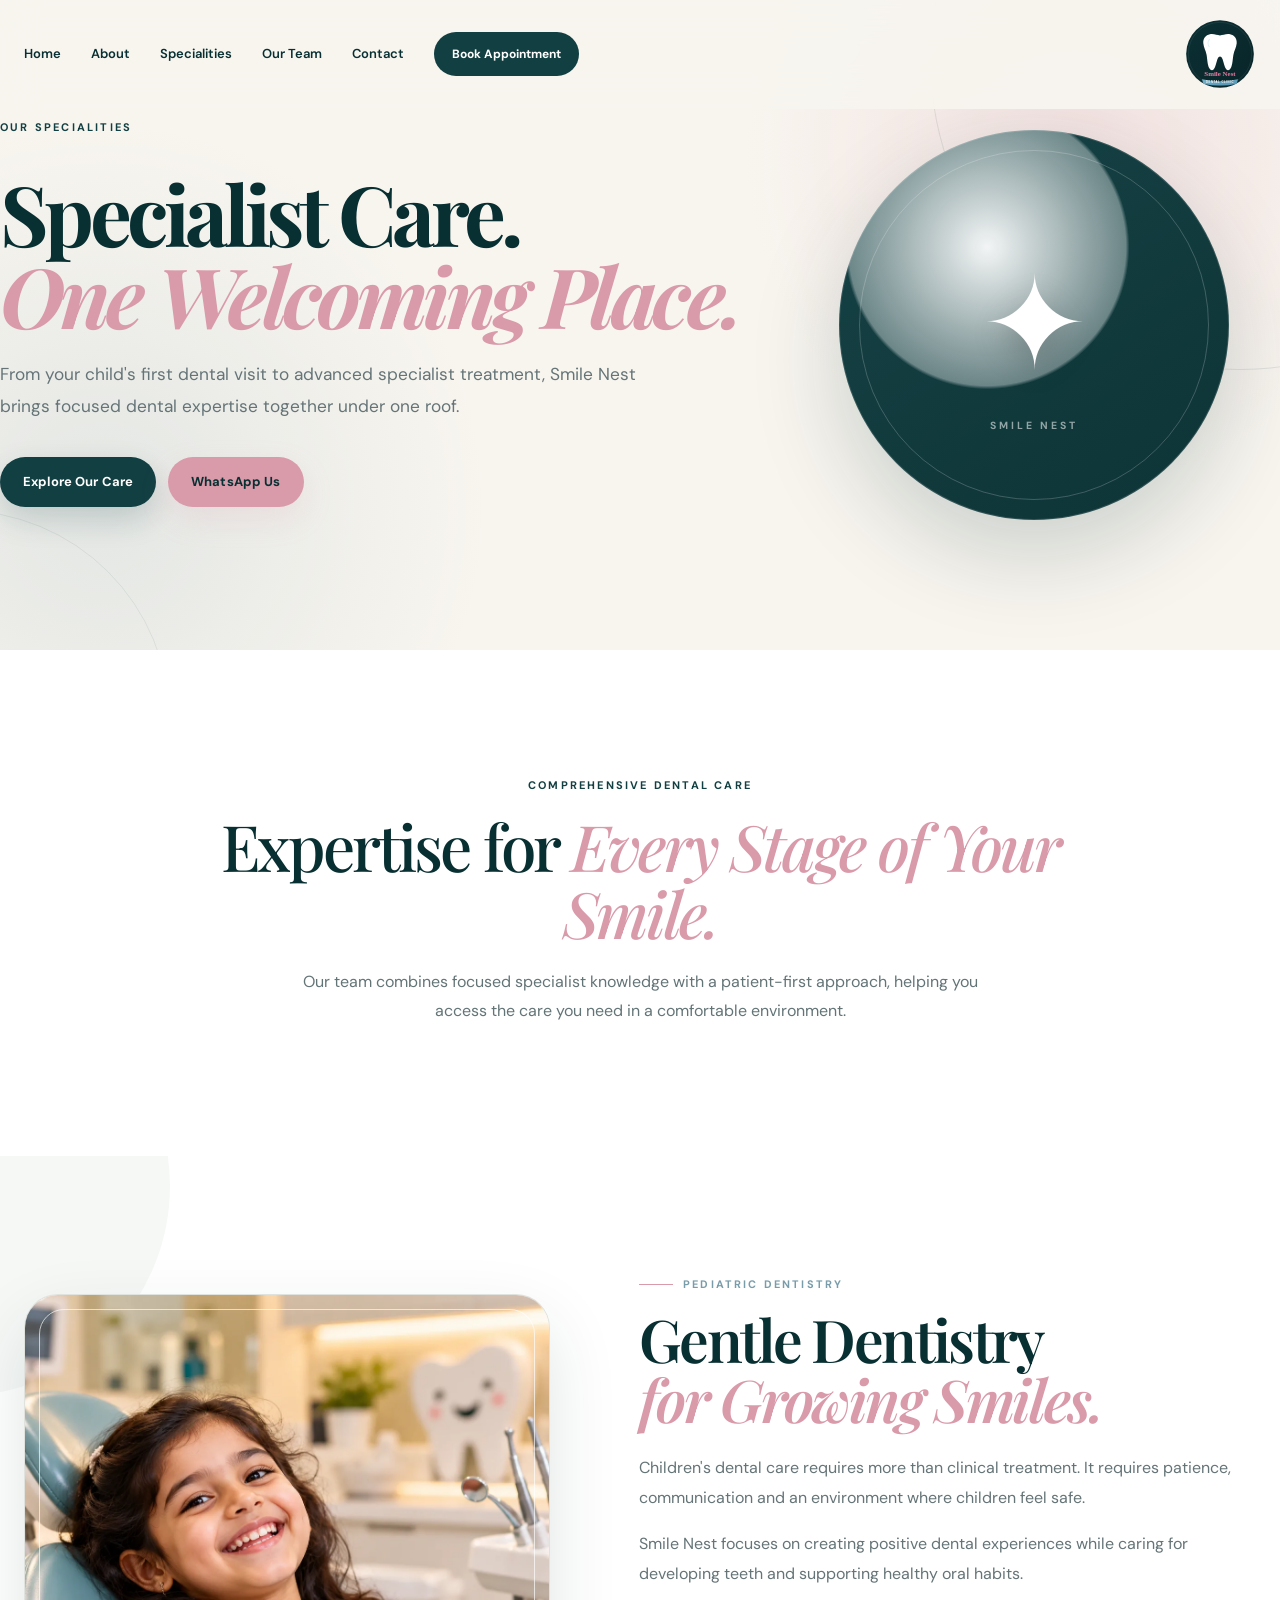
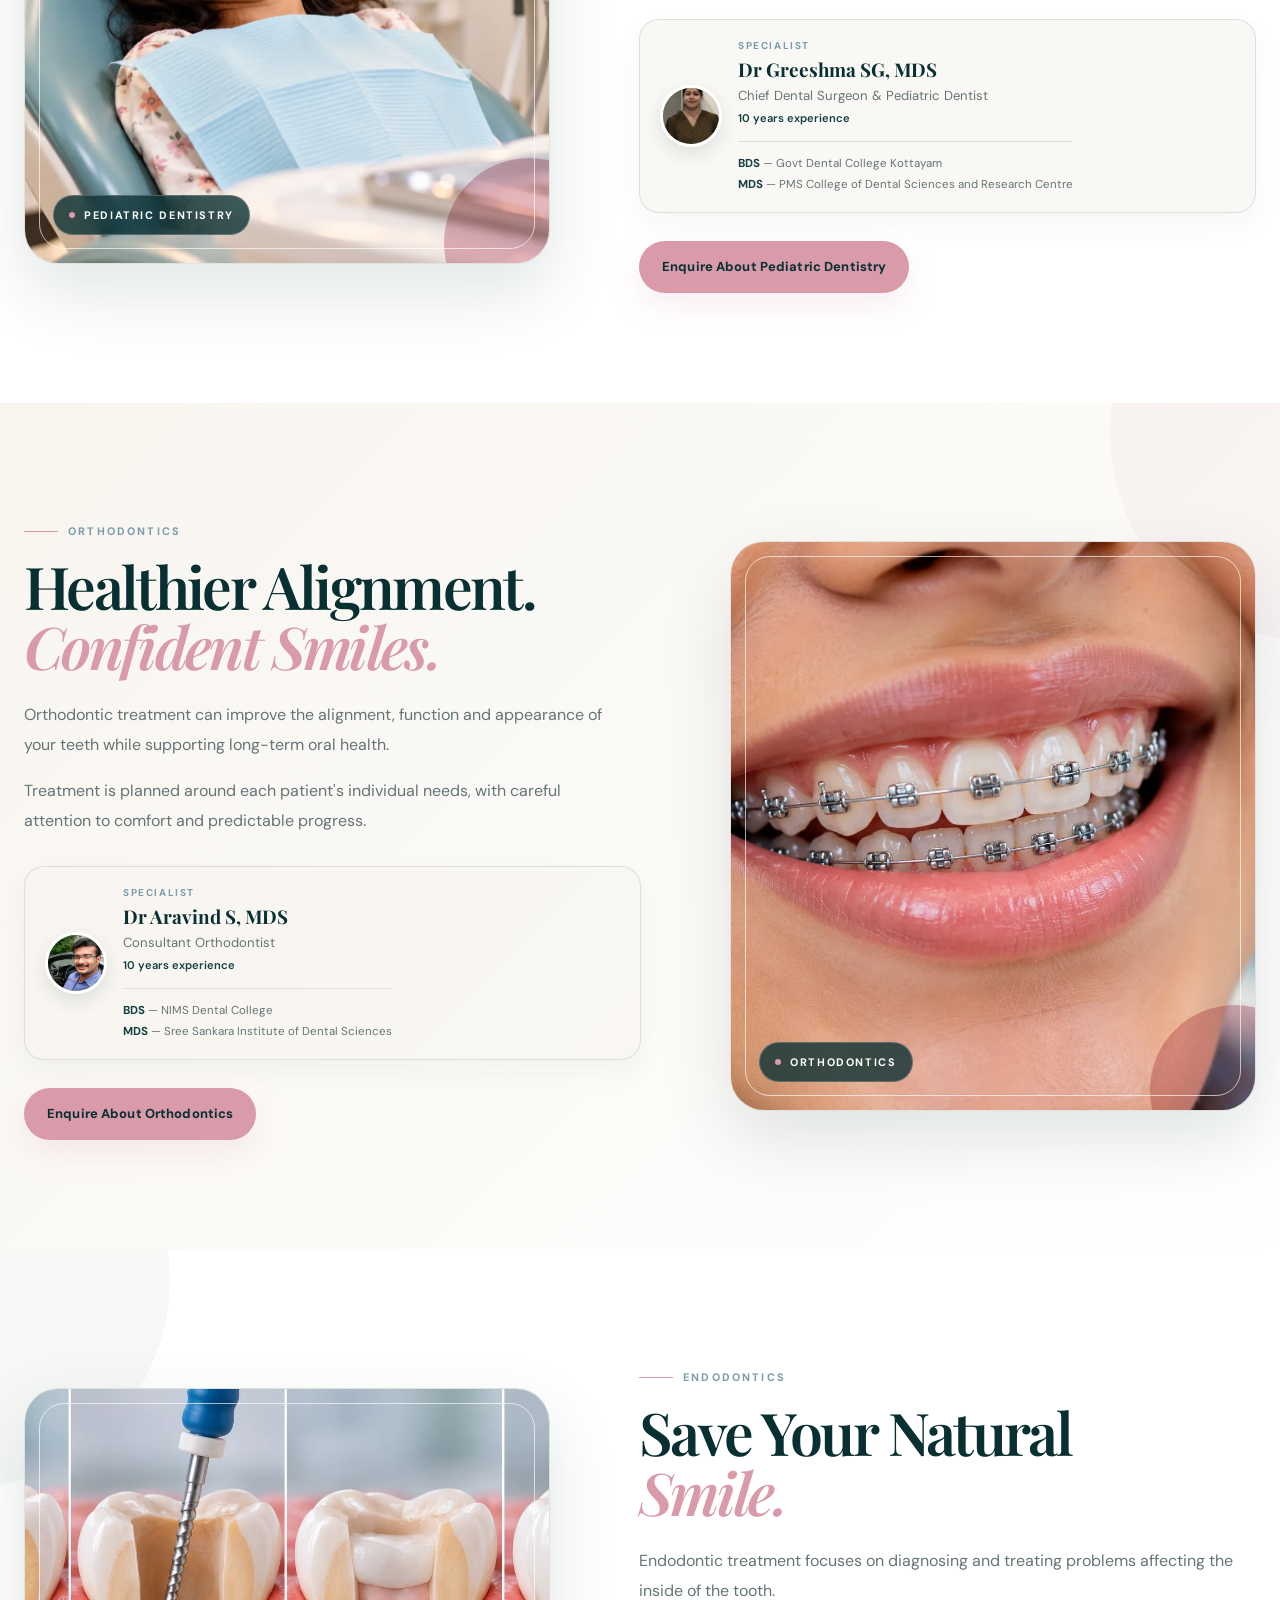
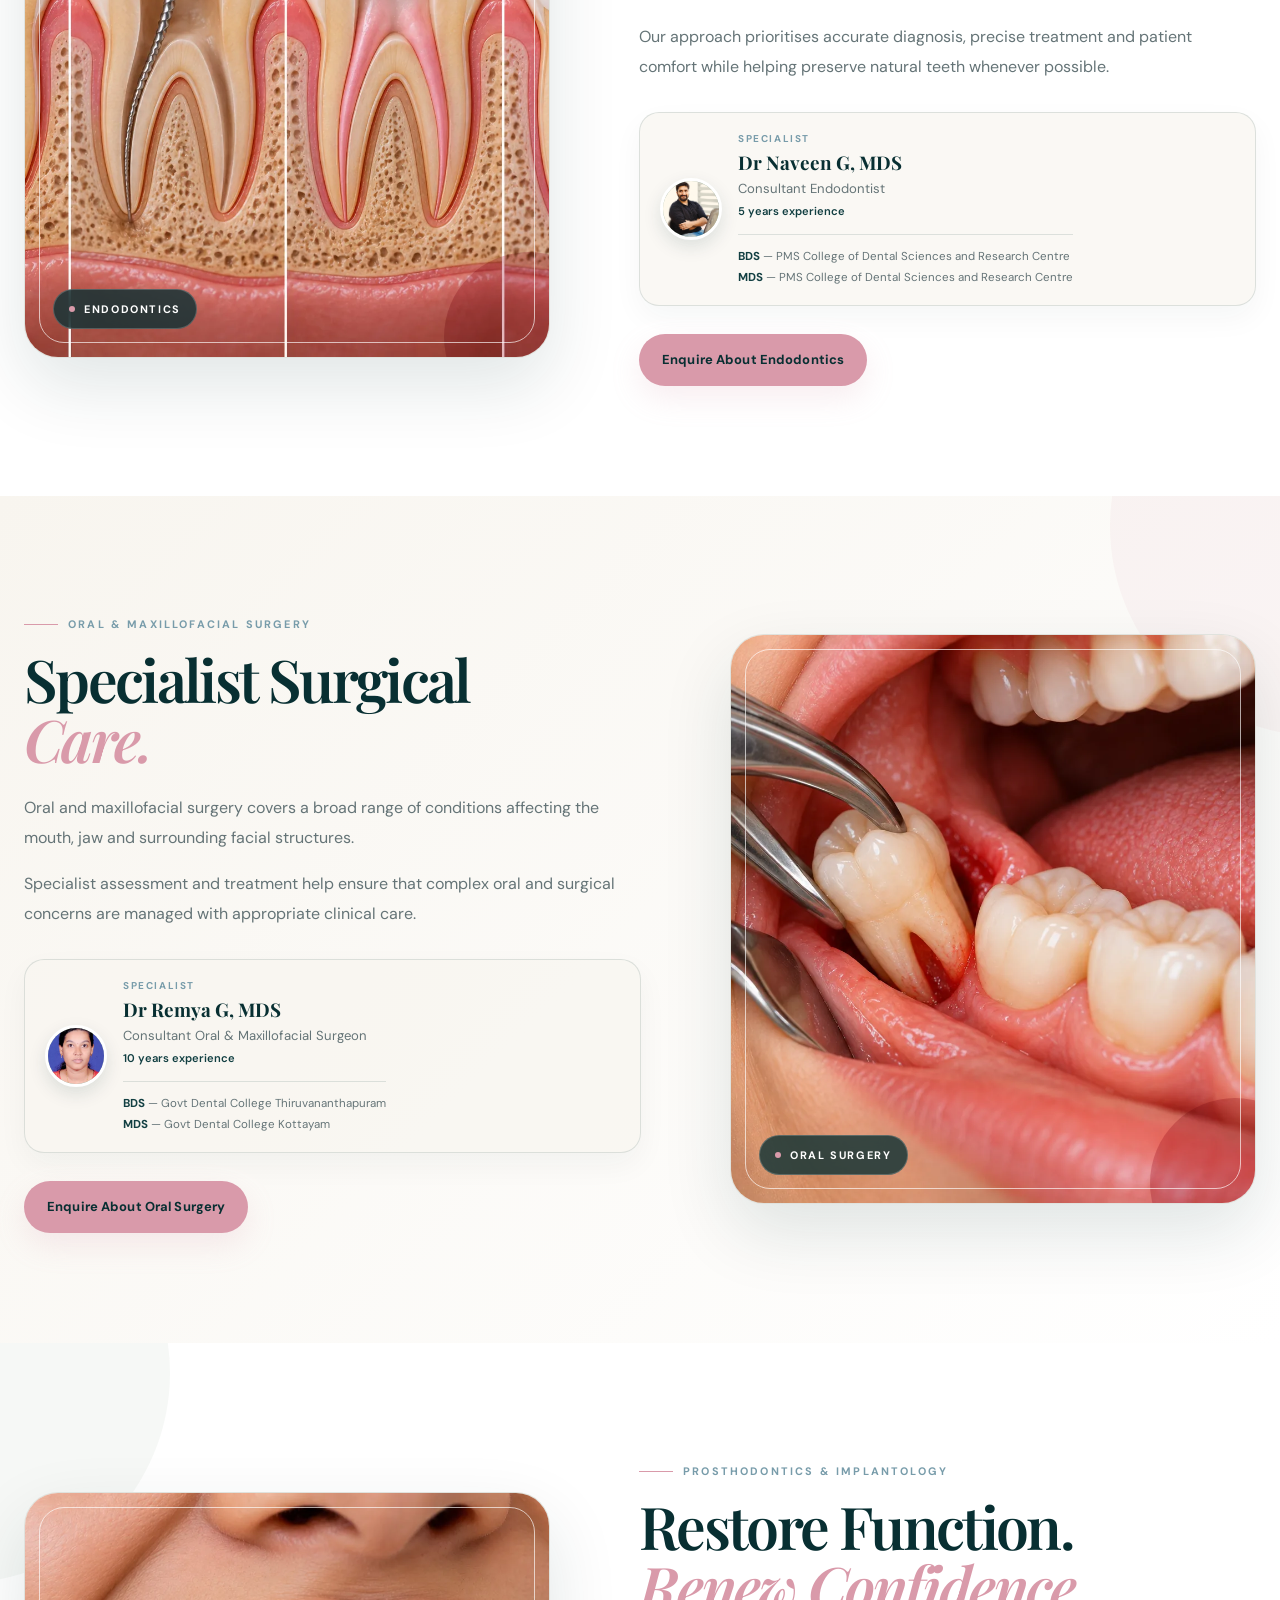
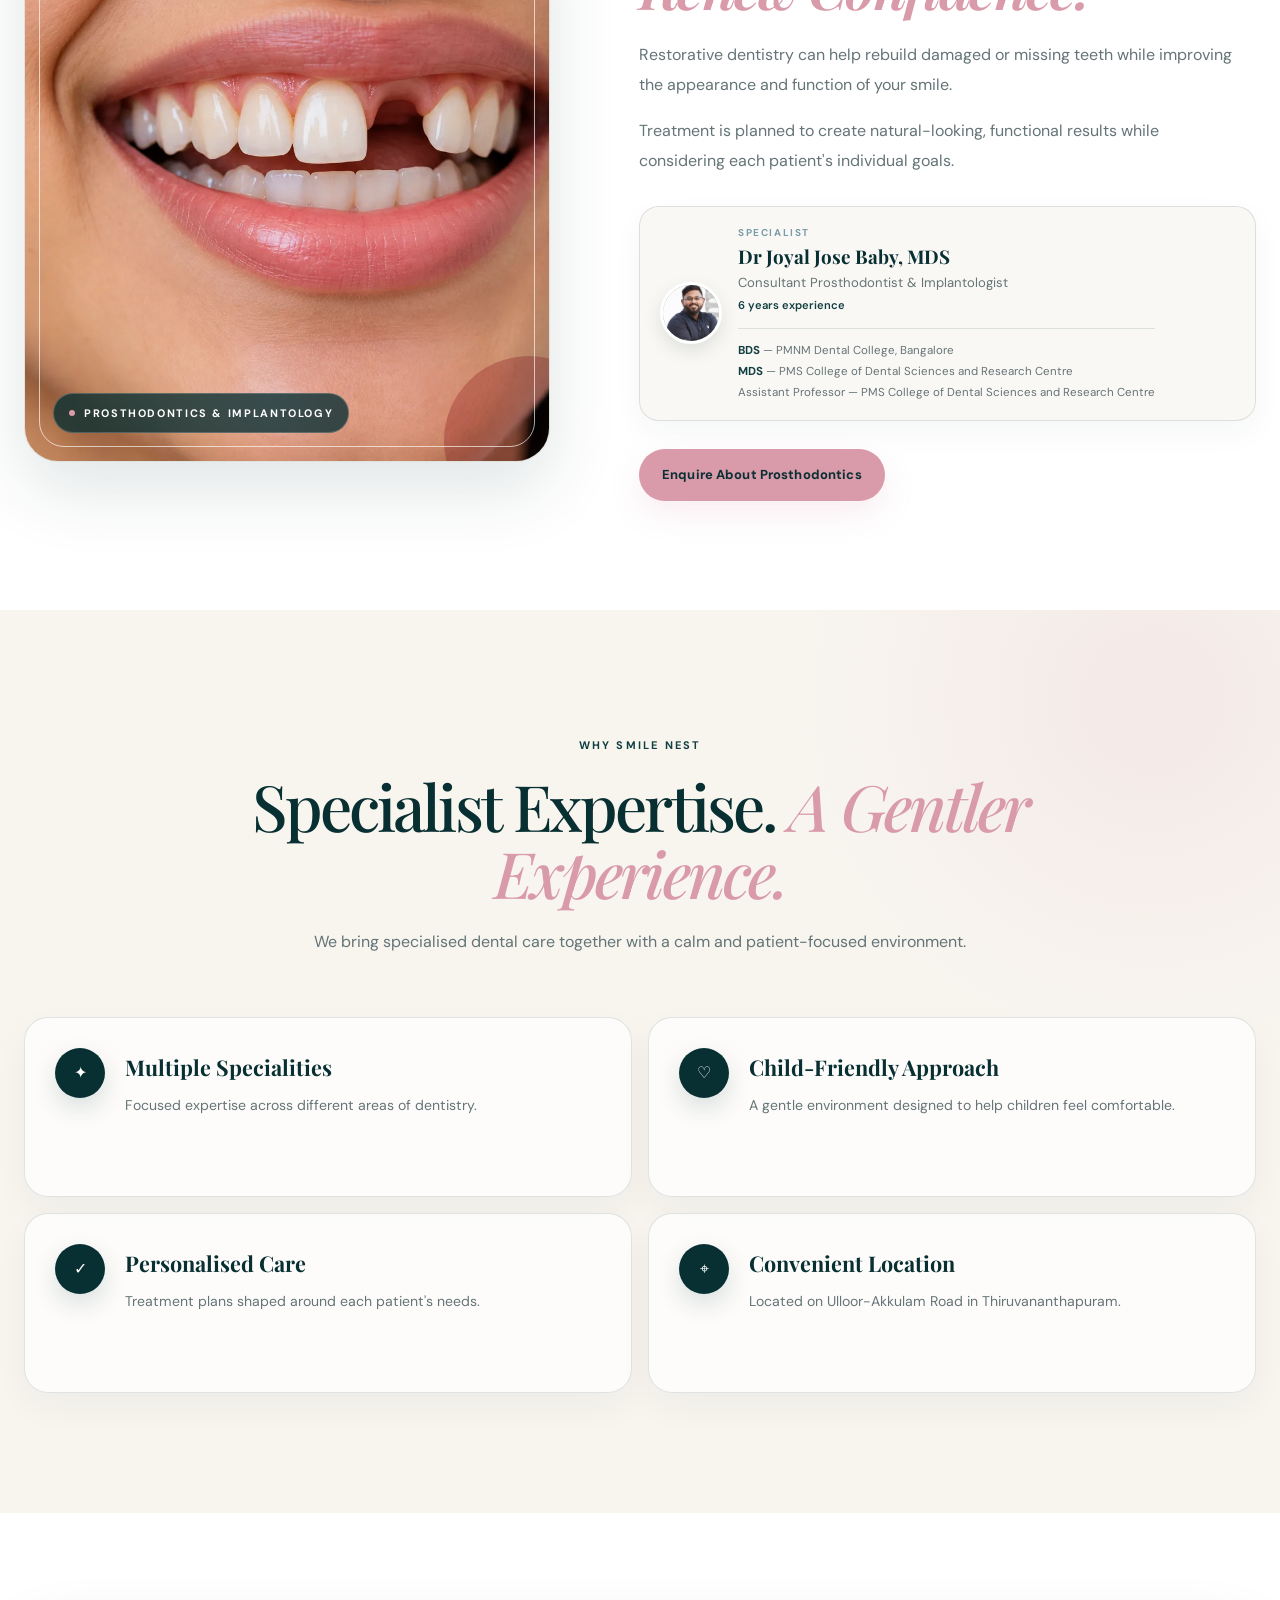
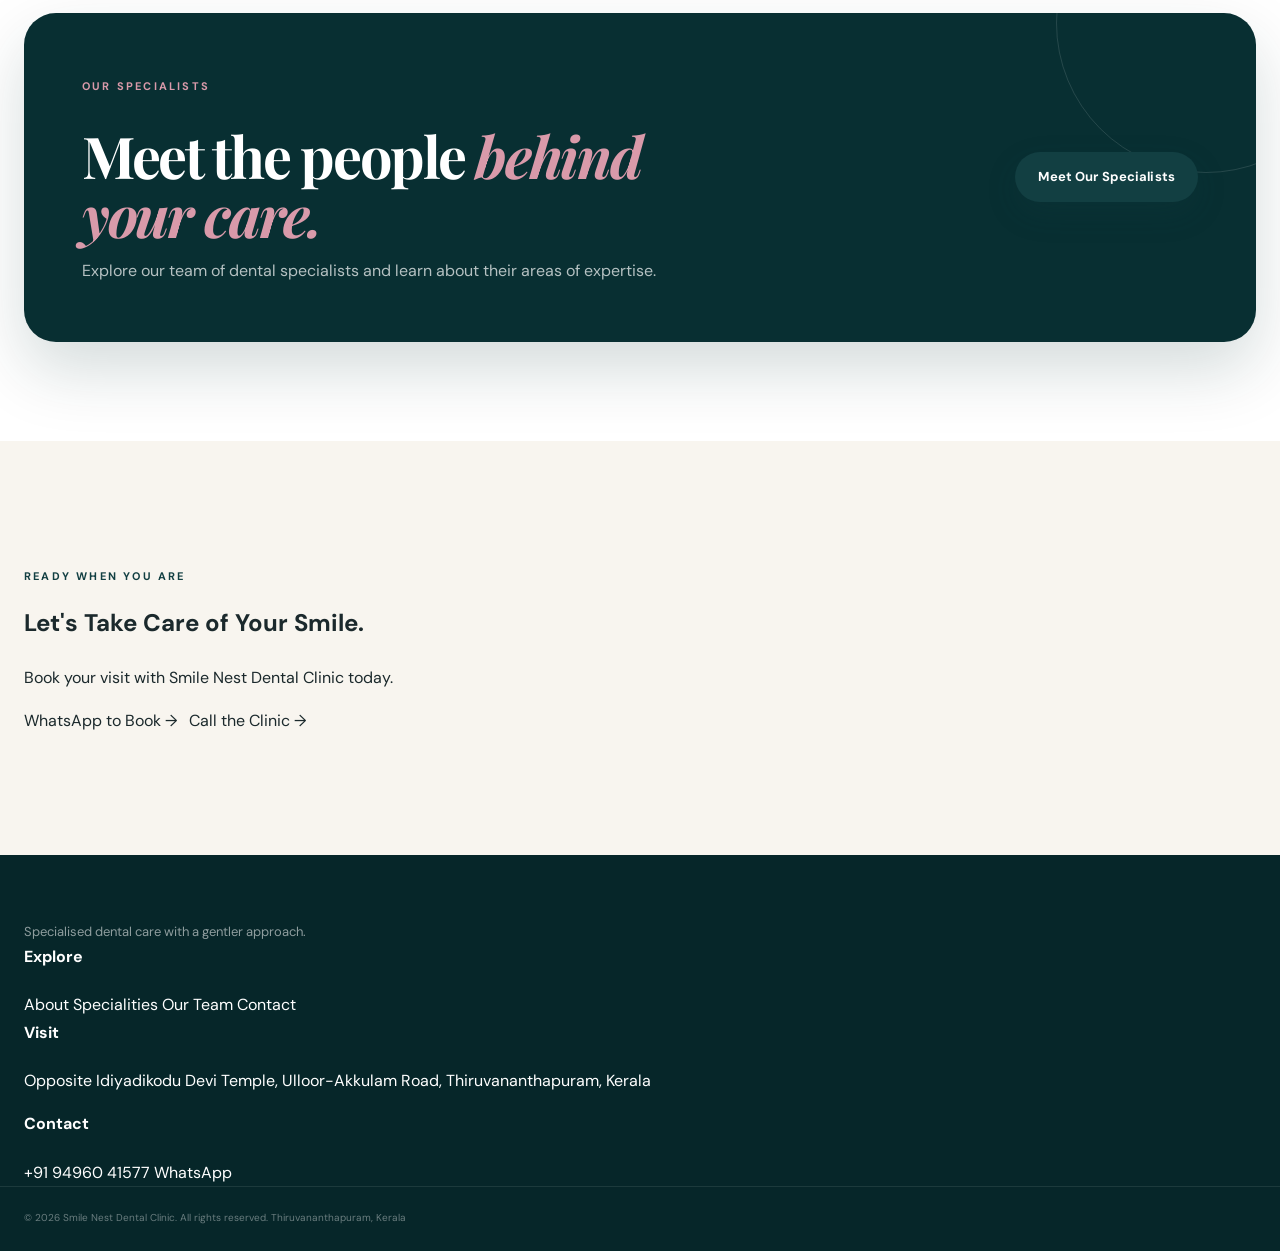
==== commit dd49002d: "Update specialities.html" ====
--- a/specialities.html
+++ b/specialities.html
@@ -943,7 +943,7 @@
             <div class="speciality-detail-visual reveal-left">
 
                 <img
-                    src="assets/images/treatments/child-dent.png"
+                    src="assets/images/treatments/child-dent.webp"
                     alt="Children's dentistry at Smile Nest Dental Clinic"
                 >
 
@@ -1046,7 +1046,7 @@
             <div class="speciality-detail-visual reveal-right">
 
                 <img
-                    src="assets/images/treatments/braces.png"
+                    src="assets/images/treatments/braces.webp"
                     alt="Braces and orthodontic treatment at Smile Nest Dental Clinic"
                 >
 
@@ -1149,7 +1149,7 @@
             <div class="speciality-detail-visual reveal-left">
 
                 <img
-                    src="assets/images/treatments/roo-canal.png"
+                    src="assets/images/treatments/roo-canal.webp"
                     alt="Root canal treatment at Smile Nest Dental Clinic"
                 >
 
@@ -1251,7 +1251,7 @@
             <div class="speciality-detail-visual reveal-right">
 
                 <img
-                    src="assets/images/treatments/surgery.png"
+                    src="assets/images/treatments/surgery.webp"
                     alt="Oral and maxillofacial surgery at Smile Nest Dental Clinic"
                 >
 
@@ -1354,7 +1354,7 @@
             <div class="speciality-detail-visual reveal-left">
 
                 <img
-                    src="assets/images/treatments/missing-tooth.png"
+                    src="assets/images/treatments/missing-tooth.webp"
                     alt="Prosthodontic and implant treatment at Smile Nest Dental Clinic"
                 >
 
